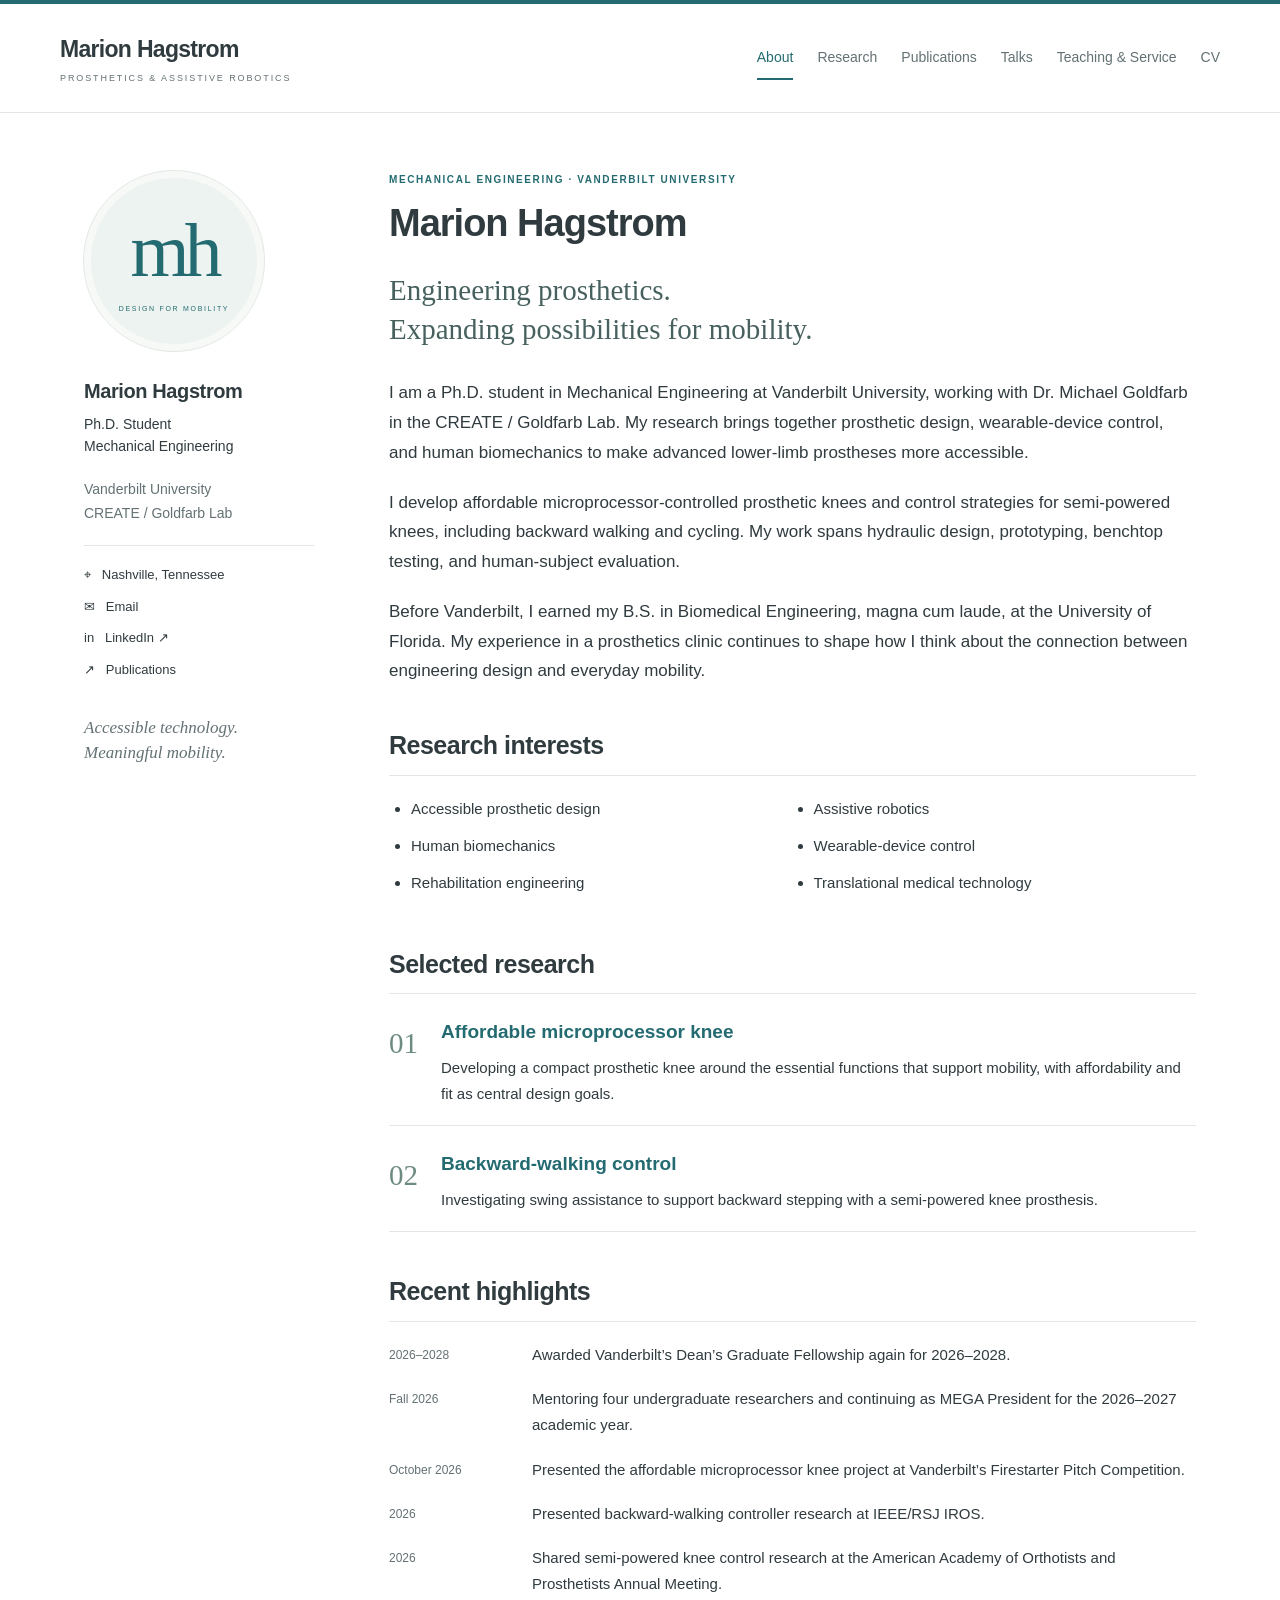
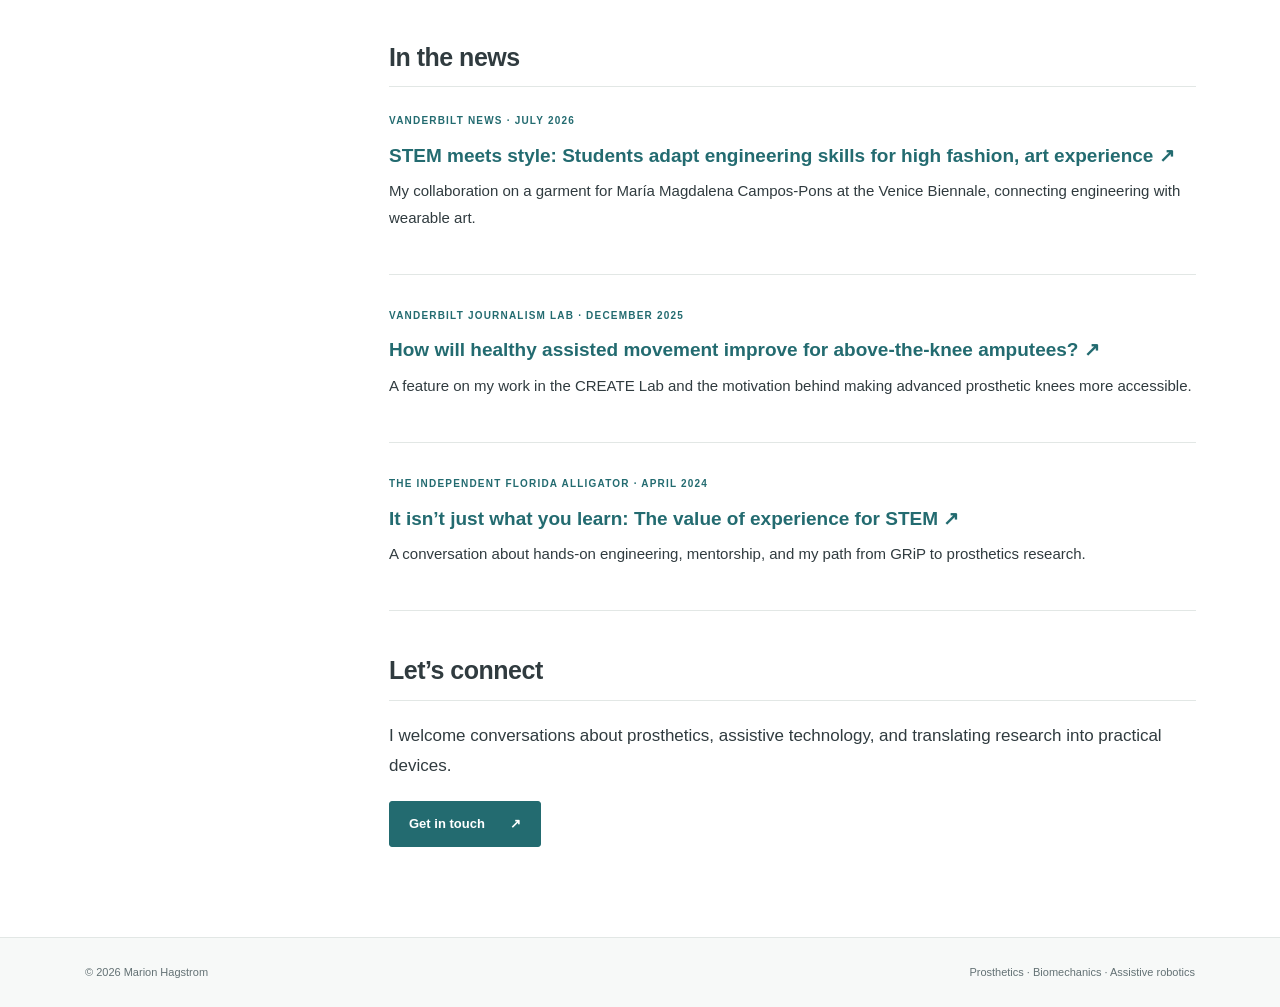
==== index.html @ bab2bed3 "Add Marion Hagstrom research portfolio website" ====
<!doctype html><html lang="en"><head><meta charset="utf-8"><meta name="viewport" content="width=device-width,initial-scale=1"><title>About | Marion Hagstrom</title><meta name="description" content="Marion Hagstrom is a Vanderbilt Mechanical Engineering Ph.D. student developing accessible prosthetics and control systems for human mobility."><link rel="stylesheet" href="style.css"></head><body><a class="skip" href="#main">Skip to content</a><header><div class="header-inner"><a class="brand" href="index.html">Marion Hagstrom<span>PROSTHETICS & ASSISTIVE ROBOTICS</span></a><nav aria-label="Main navigation"><a href="index.html" aria-current="page">About</a><a href="research.html" >Research</a><a href="publications.html" >Publications</a><a href="talks.html" >Talks</a><a href="teaching.html" >Teaching & Service</a><a href="cv.html" >CV</a></nav></div></header><div class="layout"><aside><div class="monogram" aria-label="Marion Hagstrom monogram">mh<span>DESIGN FOR MOBILITY</span></div><h2>Marion Hagstrom</h2><p class="role">Ph.D. Student<br>Mechanical Engineering</p><p class="affiliation">Vanderbilt University<br>CREATE / Goldfarb Lab</p><div class="profile-links"><span>⌖ &nbsp; Nashville, Tennessee</span><a href="mailto:marion.d.hagstrom@vanderbilt.edu">✉ &nbsp; Email</a><a href="https://www.linkedin.com/in/marionhagstrom/" target="_blank" rel="noopener">in &nbsp; LinkedIn ↗</a><a href="publications.html">↗ &nbsp; Publications</a></div><div class="sidebar-note">Accessible technology.<br>Meaningful mobility.</div></aside><main id="main"><div class="eyebrow">MECHANICAL ENGINEERING · VANDERBILT UNIVERSITY</div><h1>Marion Hagstrom</h1><p class="lead">Engineering prosthetics.<br>Expanding possibilities for mobility.</p><p>I am a Ph.D. student in Mechanical Engineering at Vanderbilt University, working with Dr. Michael Goldfarb in the CREATE / Goldfarb Lab. My research brings together prosthetic design, wearable-device control, and human biomechanics to make advanced lower-limb prostheses more accessible.</p><p>I develop affordable microprocessor-controlled prosthetic knees and control strategies for semi-powered knees, including backward walking and cycling. My work spans hydraulic design, prototyping, benchtop testing, and human-subject evaluation.</p><p>Before Vanderbilt, I earned my B.S. in Biomedical Engineering, magna cum laude, at the University of Florida. My experience in a prosthetics clinic continues to shape how I think about the connection between engineering design and everyday mobility.</p><h2>Research interests</h2><ul class="interests"><li>Accessible prosthetic design</li><li>Assistive robotics</li><li>Human biomechanics</li><li>Wearable-device control</li><li>Rehabilitation engineering</li><li>Translational medical technology</li></ul><h2>Selected research</h2><div class="feature"><span class="num">01</span><div><h3><a href="research.html#ampk">Affordable microprocessor knee</a></h3><p>Developing a compact prosthetic knee around the essential functions that support mobility, with affordability and fit as central design goals.</p></div></div><div class="feature"><span class="num">02</span><div><h3><a href="research.html#backward">Backward-walking control</a></h3><p>Investigating swing assistance to support backward stepping with a semi-powered knee prosthesis.</p></div></div><h2>Recent highlights</h2><div class="news"><time>2026–2028</time><p>Awarded Vanderbilt’s Dean’s Graduate Fellowship again for 2026–2028.</p><time>Fall 2026</time><p>Mentoring four undergraduate researchers and continuing as MEGA President for the 2026–2027 academic year.</p><time>October 2026</time><p>Presented the affordable microprocessor knee project at Vanderbilt’s Firestarter Pitch Competition.</p><time>2026</time><p>Presented backward-walking controller research at IEEE/RSJ IROS.</p><time>2026</time><p>Shared semi-powered knee control research at the American Academy of Orthotists and Prosthetists Annual Meeting.</p></div><h2>In the news</h2><article><span class="tag">VANDERBILT NEWS · JULY 2026</span><h3><a href="https://news.vanderbilt.edu/2026/07/08/stem-meets-style-students-adapt-engineering-skills-for-high-fashion-art-experience/" target="_blank" rel="noopener">STEM meets style: Students adapt engineering skills for high fashion, art experience ↗</a></h3><p>My collaboration on a garment for María Magdalena Campos-Pons at the Venice Biennale, connecting engineering with wearable art.</p></article><article><span class="tag">VANDERBILT JOURNALISM LAB · DECEMBER 2025</span><h3><a href="https://vanderbiltjournalismlab.substack.com/p/how-will-healthy-assisted-movement" target="_blank" rel="noopener">How will healthy assisted movement improve for above-the-knee amputees? ↗</a></h3><p>A feature on my work in the CREATE Lab and the motivation behind making advanced prosthetic knees more accessible.</p></article><article><span class="tag">THE INDEPENDENT FLORIDA ALLIGATOR · APRIL 2024</span><h3><a href="https://www.alligator.org/article/2024/04/it-isnt-just-what-you-learn-the-value-of-experience-for-stem" target="_blank" rel="noopener">It isn’t just what you learn: The value of experience for STEM ↗</a></h3><p>A conversation about hands-on engineering, mentorship, and my path from GRiP to prosthetics research.</p></article><h2>Let’s connect</h2><p>I welcome conversations about prosthetics, assistive technology, and translating research into practical devices.</p><a class="button" href="mailto:marion.d.hagstrom@vanderbilt.edu">Get in touch <span>↗</span></a></main></div><footer><div>© 2026 Marion Hagstrom <span>Prosthetics · Biomechanics · Assistive robotics</span></div></footer></body></html>
---- style.css ----
:root{--ink:#303b3f;--muted:#637174;--accent:#236b70;--line:#e2e7e5;--pale:#edf3f0}*{box-sizing:border-box}body{margin:0;background:#fff;color:var(--ink);font-family:Arial,Helvetica,sans-serif;font-size:17px;line-height:1.75}a{color:var(--accent);text-decoration:none}a:hover{text-decoration:underline}a:focus-visible,button:focus-visible{outline:3px solid #bb8d4c;outline-offset:5px}.skip{position:absolute;top:-90px;left:20px;background:white;padding:10px}.skip:focus{top:5px;z-index:9}header{border-top:4px solid var(--accent);border-bottom:1px solid var(--line)}.header-inner{max-width:1240px;margin:auto;padding:25px 40px;display:flex;align-items:center;justify-content:space-between;gap:35px}.brand{font-size:23px;font-weight:700;letter-spacing:-.7px;color:var(--ink);white-space:nowrap}.brand span{display:block;font-size:9px;letter-spacing:1.9px;font-weight:500;color:var(--muted);margin-top:2px}nav{display:flex;gap:24px;flex-wrap:wrap}nav a{color:var(--muted);font-size:14px;white-space:nowrap;padding:9px 0}nav a[aria-current]{color:var(--accent);border-bottom:2px solid var(--accent)}.layout{max-width:1160px;margin:58px auto 90px;display:grid;grid-template-columns:230px minmax(0,1fr);gap:75px;padding:0 24px}aside{font-size:14px}.monogram{width:180px;height:180px;border-radius:50%;background:var(--pale);border:7px solid #f7f9f7;outline:1px solid var(--line);display:flex;flex-direction:column;justify-content:center;align-items:center;font-family:Georgia,serif;font-size:76px;color:var(--accent);line-height:1.1;letter-spacing:-5px}.monogram span{font-family:Arial,sans-serif;font-size:7px;letter-spacing:1.7px;margin-top:13px}aside h2{font-size:20px;border:0;margin:27px 0 8px;padding:0;letter-spacing:-.4px}aside p{margin:0 0 19px}.role{line-height:1.6}.affiliation{color:var(--muted)}.profile-links{border-top:1px solid var(--line);padding-top:18px;display:grid;gap:9px;font-size:13px}.profile-links a{color:var(--ink)}.sidebar-note{font-family:Georgia,serif;font-style:italic;font-size:17px;line-height:1.5;margin-top:33px;color:var(--muted)}.eyebrow{font-size:10px;letter-spacing:1.6px;color:var(--accent);font-weight:700;margin:0 0 12px}h1{font-size:38px;line-height:1.2;letter-spacing:-1px;margin:0 0 25px}h2{font-size:25px;line-height:1.35;margin:43px 0 20px;padding-bottom:12px;border-bottom:1px solid var(--line);letter-spacing:-.5px}h3{font-size:19px;line-height:1.5;margin:0 0 8px}p{margin:0 0 20px}.lead{font-family:Georgia,serif;font-size:29px;line-height:1.35;color:#47615f;margin-bottom:29px}ul{padding-left:22px}li{margin-bottom:8px}.interests{display:grid;grid-template-columns:1fr 1fr;gap:3px 20px;font-size:15px}.feature{display:flex;gap:23px;margin:24px 0;padding-bottom:18px;border-bottom:1px solid var(--line)}.num{color:#6e8b80;font-family:Georgia,serif;font-size:29px}.feature p{font-size:15px;margin:0}.news{display:grid;grid-template-columns:120px 1fr;gap:18px 23px;font-size:15px}.news time{font-size:12px;color:var(--muted);padding-top:3px}.news p{margin:0}.button{display:inline-block;border:1px solid var(--accent);border-radius:3px;background:var(--accent);color:white;font:600 13px Arial,sans-serif;padding:13px 19px;cursor:pointer;line-height:1.4}.button:hover{background:#174e52;text-decoration:none}.button span{margin-left:22px}.secondary{background:white;color:var(--accent)}.secondary:hover{color:white}.actions{display:flex;gap:10px;flex-wrap:wrap}.tag{font-size:10px;letter-spacing:1.2px;color:var(--accent);font-weight:bold;display:block;margin-bottom:12px}.meta{font-size:13px;color:var(--muted)}article{margin:25px 0 32px;padding-bottom:23px;border-bottom:1px solid var(--line)}article p{font-size:15px}section{scroll-margin-top:20px}.textlink{font-size:14px;font-weight:bold}footer{border-top:1px solid var(--line);background:#f7f9f8;font-size:11px;color:var(--muted);padding:25px 35px}footer>div{max-width:1110px;margin:auto}footer span{float:right}@media(max-width:950px){.header-inner{align-items:flex-start;flex-direction:column;gap:12px;padding:20px 25px}nav{gap:21px}.layout{gap:36px;grid-template-columns:190px 1fr}.monogram{width:155px;height:155px}}@media(max-width:650px){body{font-size:16px}.header-inner{padding:18px 20px}nav{gap:9px 20px}nav a{font-size:13px;padding:3px 0}.layout{display:block;margin:29px auto 55px;padding:0 22px}aside{border-bottom:1px solid var(--line);padding-bottom:24px;margin-bottom:32px;min-height:140px}.monogram{float:left;width:95px;height:95px;font-size:44px;margin-right:22px;letter-spacing:-3px}.monogram span{display:none}aside h2{margin:0 0 4px;font-size:19px}aside .role{font-size:12px;margin-bottom:8px}.affiliation{font-size:12px}.profile-links{clear:both;display:flex;flex-wrap:wrap;gap:10px 20px;border:0;padding-top:7px;font-size:12px}.profile-links>span,.sidebar-note{display:none}h1{font-size:32px}.lead{font-size:25px}h2{font-size:23px}.interests{display:block}.news{grid-template-columns:93px 1fr;gap:18px 12px}footer span{display:block;float:none;margin-top:5px}}@media print{header,aside,footer,.print,.skip{display:none}.layout{display:block;margin:0;padding:0}body{font-size:11pt}h1{font-size:26pt}h2{font-size:16pt;margin-top:20px}.lead{font-size:18pt}article{break-inside:avoid}a{color:inherit}}
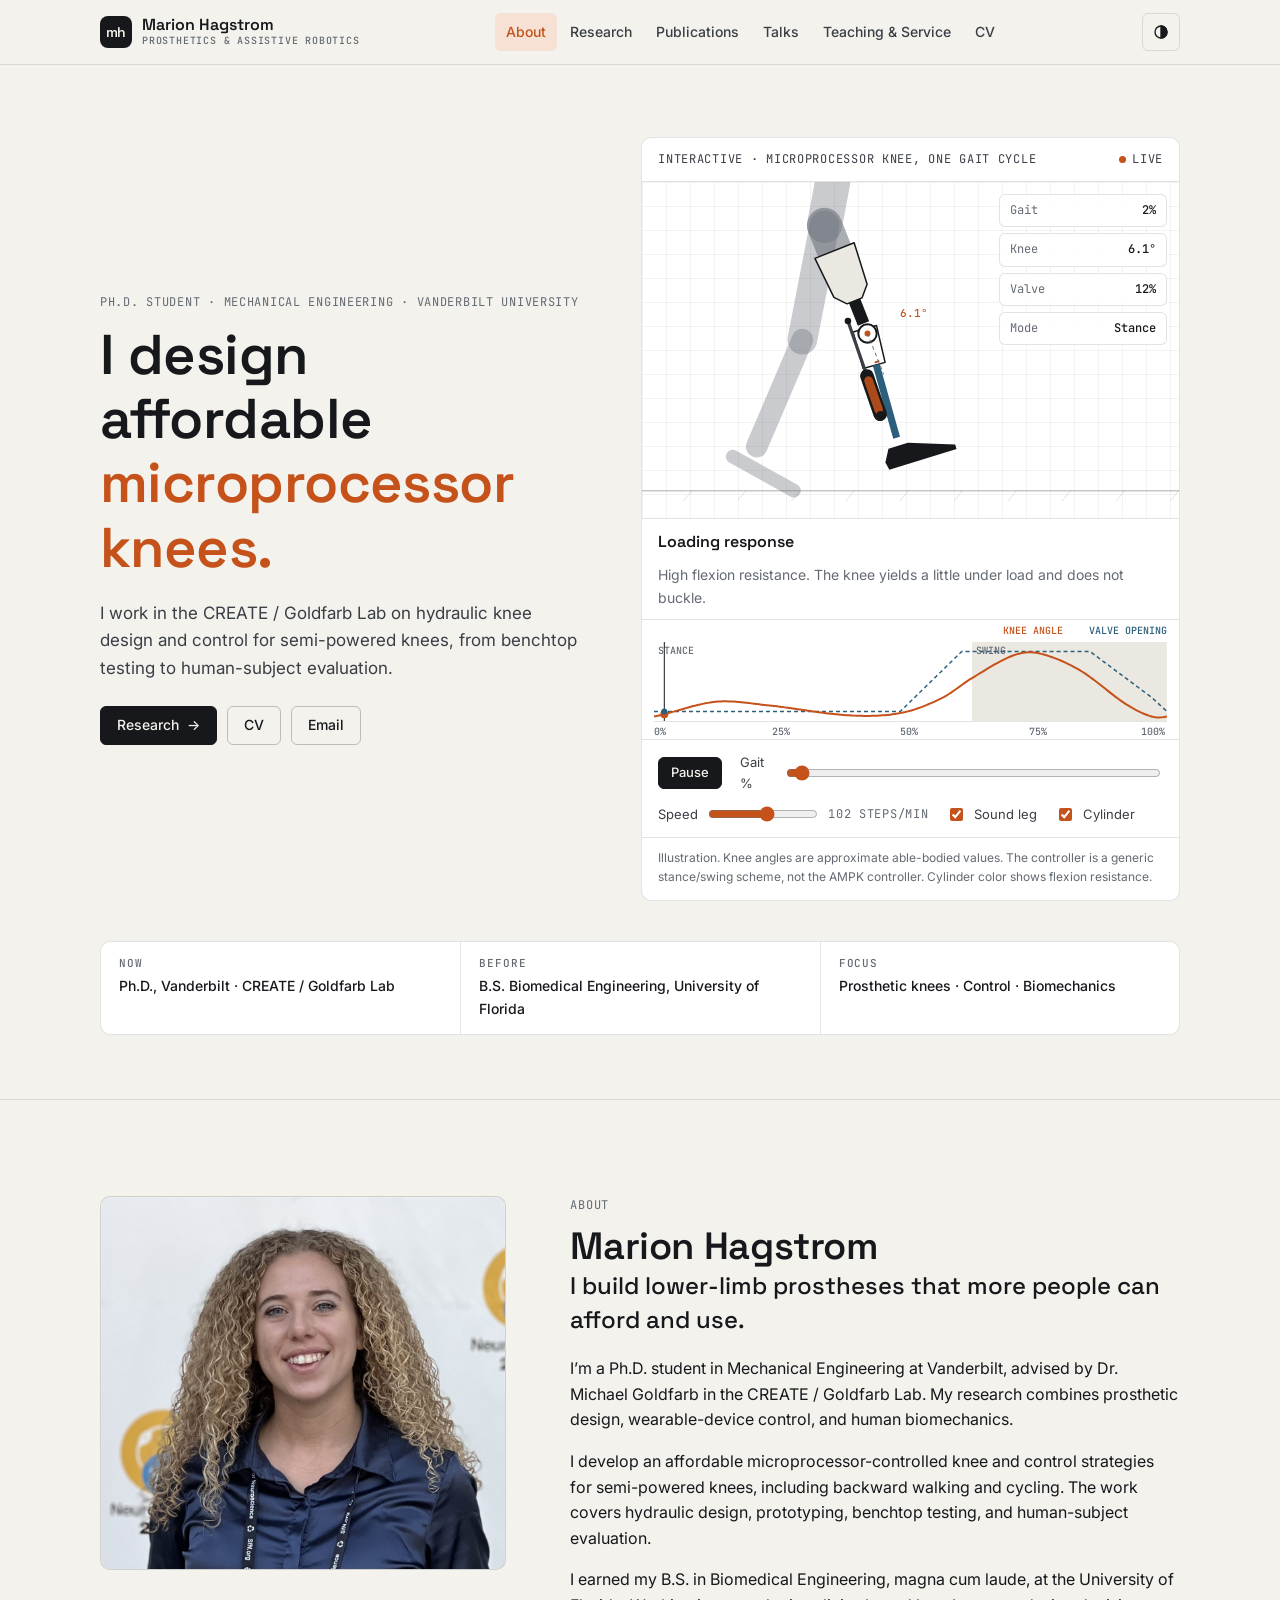
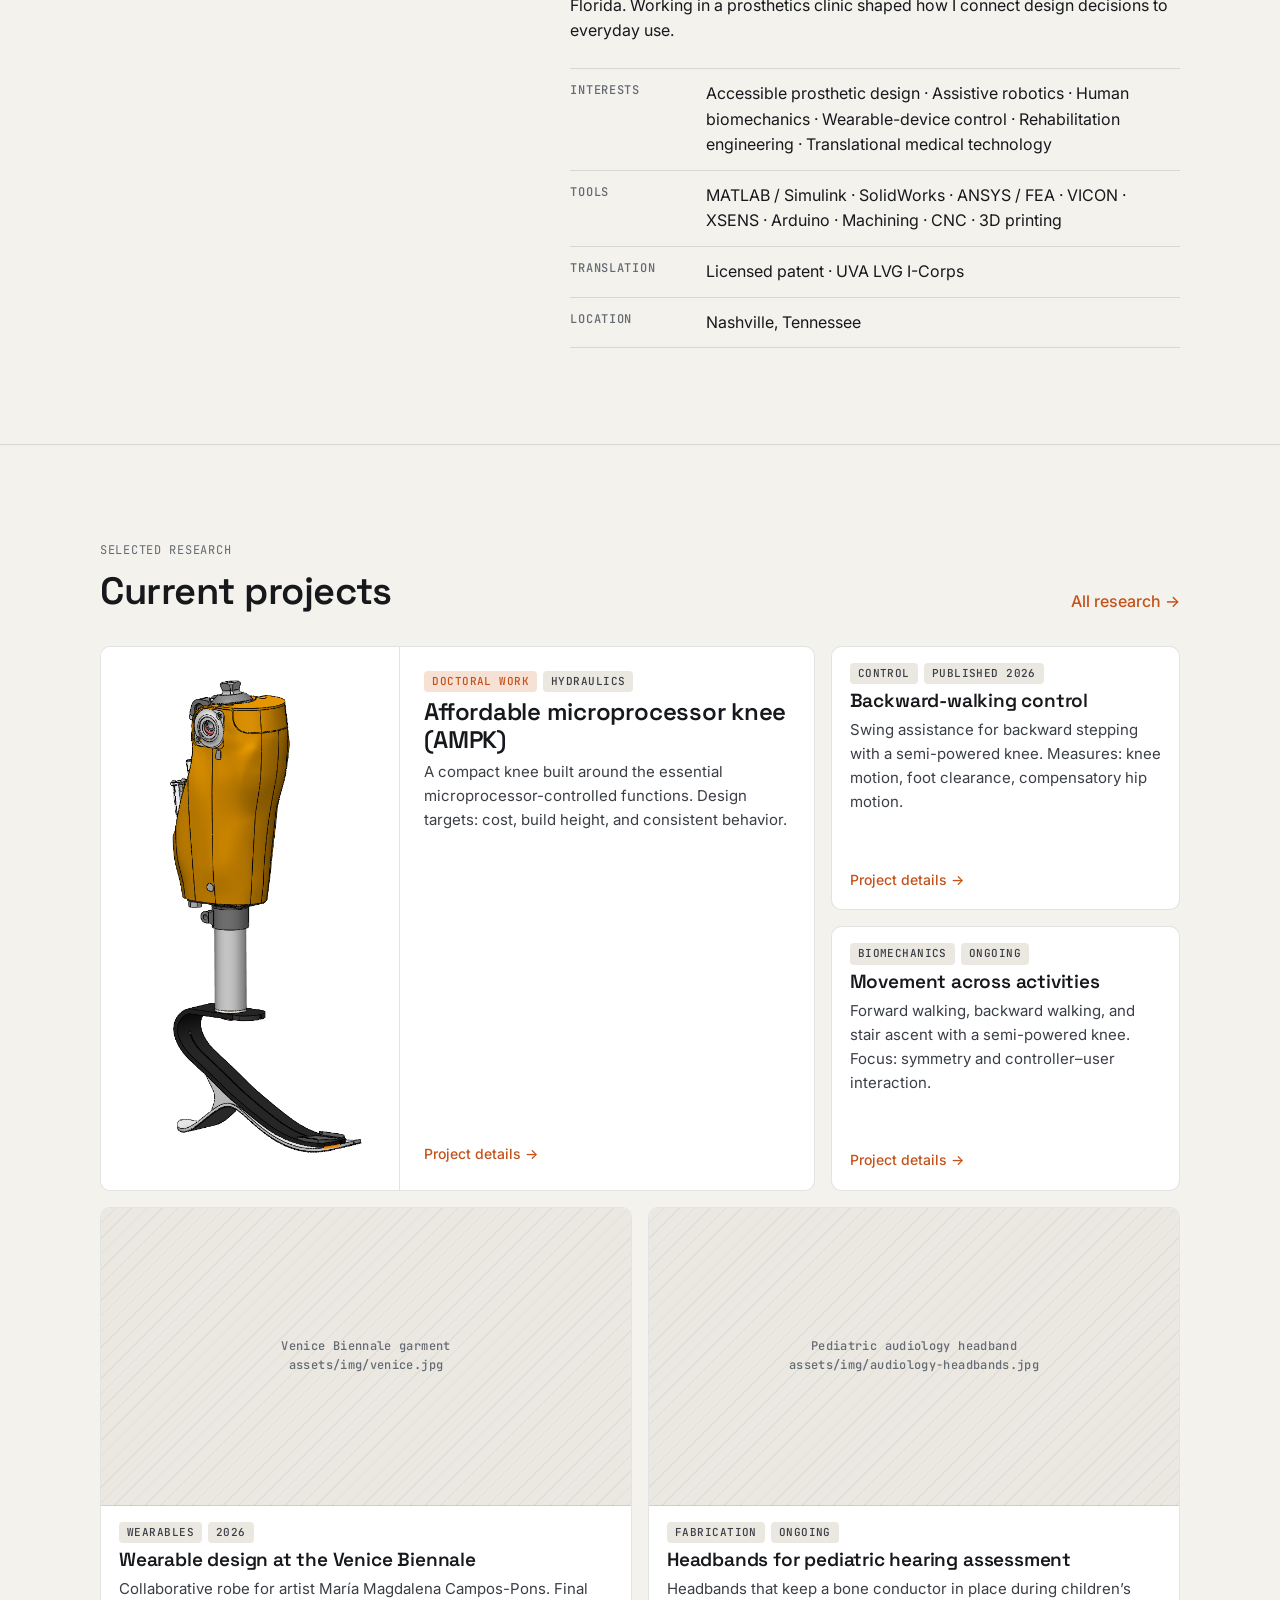
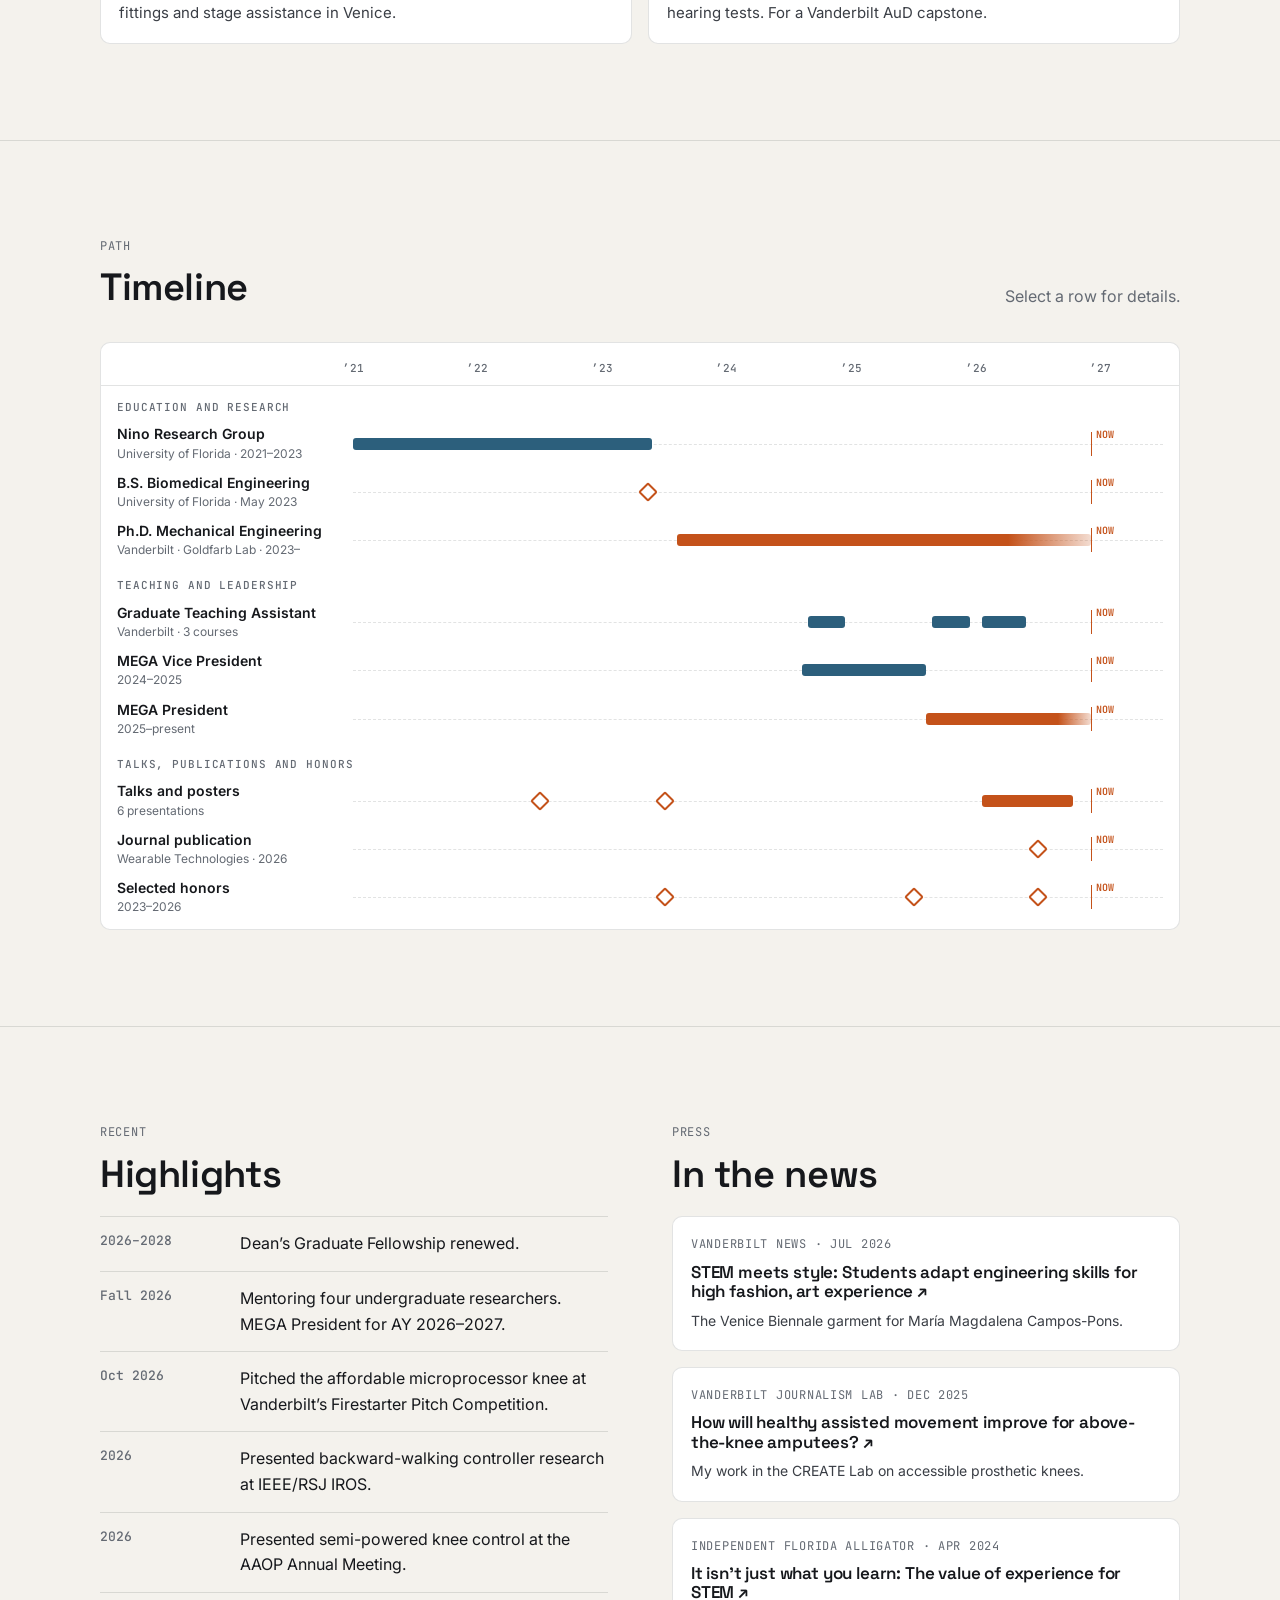
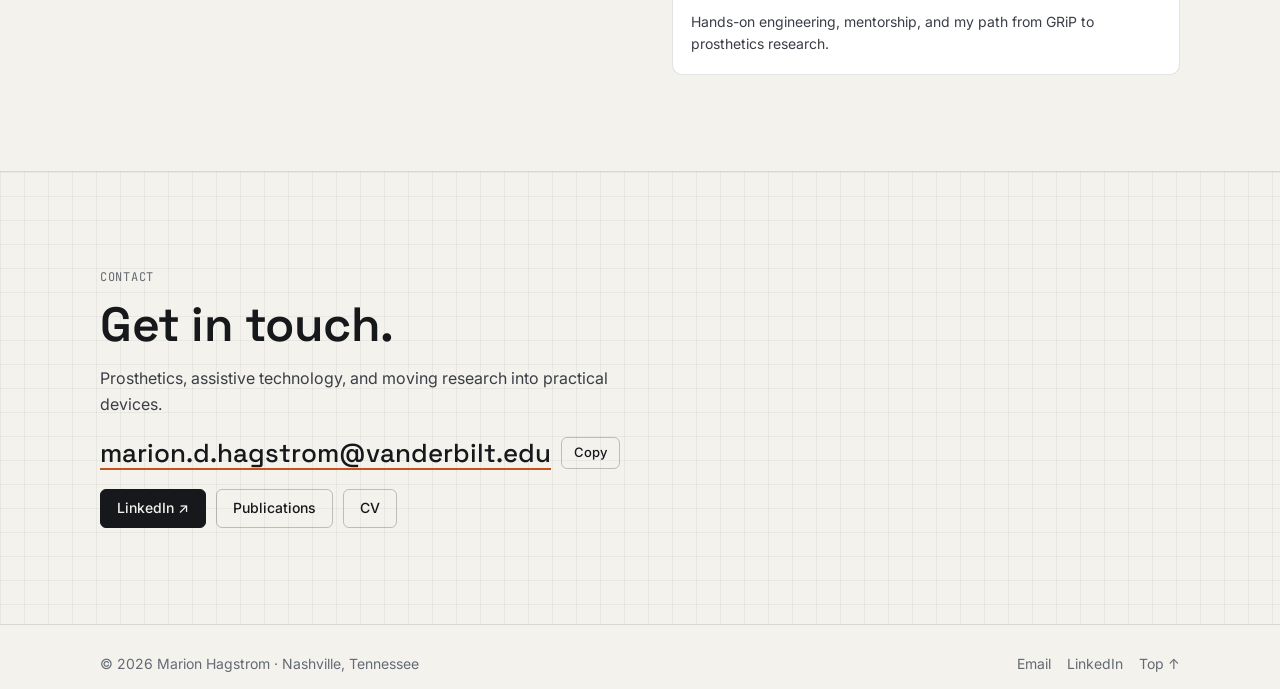
==== commit 20e1aa32: "Redesign site: interactive knee figure, timeline, filters, new theme Rebuilds all six pages with sha" ====
--- a/index.html
+++ b/index.html
@@ -1 +1,339 @@
-<!doctype html><html lang="en"><head><meta charset="utf-8"><meta name="viewport" content="width=device-width,initial-scale=1"><title>About | Marion Hagstrom</title><meta name="description" content="Marion Hagstrom is a Vanderbilt Mechanical Engineering Ph.D. student developing accessible prosthetics and control systems for human mobility."><link rel="stylesheet" href="style.css"></head><body><a class="skip" href="#main">Skip to content</a><header><div class="header-inner"><a class="brand" href="index.html">Marion Hagstrom<span>PROSTHETICS & ASSISTIVE ROBOTICS</span></a><nav aria-label="Main navigation"><a href="index.html" aria-current="page">About</a><a href="research.html" >Research</a><a href="publications.html" >Publications</a><a href="talks.html" >Talks</a><a href="teaching.html" >Teaching & Service</a><a href="cv.html" >CV</a></nav></div></header><div class="layout"><aside><div class="monogram" aria-label="Marion Hagstrom monogram">mh<span>DESIGN FOR MOBILITY</span></div><h2>Marion Hagstrom</h2><p class="role">Ph.D. Student<br>Mechanical Engineering</p><p class="affiliation">Vanderbilt University<br>CREATE / Goldfarb Lab</p><div class="profile-links"><span>⌖ &nbsp; Nashville, Tennessee</span><a href="mailto:marion.d.hagstrom@vanderbilt.edu">✉ &nbsp; Email</a><a href="https://www.linkedin.com/in/marionhagstrom/" target="_blank" rel="noopener">in &nbsp; LinkedIn ↗</a><a href="publications.html">↗ &nbsp; Publications</a></div><div class="sidebar-note">Accessible technology.<br>Meaningful mobility.</div></aside><main id="main"><div class="eyebrow">MECHANICAL ENGINEERING · VANDERBILT UNIVERSITY</div><h1>Marion Hagstrom</h1><p class="lead">Engineering prosthetics.<br>Expanding possibilities for mobility.</p><p>I am a Ph.D. student in Mechanical Engineering at Vanderbilt University, working with Dr. Michael Goldfarb in the CREATE / Goldfarb Lab. My research brings together prosthetic design, wearable-device control, and human biomechanics to make advanced lower-limb prostheses more accessible.</p><p>I develop affordable microprocessor-controlled prosthetic knees and control strategies for semi-powered knees, including backward walking and cycling. My work spans hydraulic design, prototyping, benchtop testing, and human-subject evaluation.</p><p>Before Vanderbilt, I earned my B.S. in Biomedical Engineering, magna cum laude, at the University of Florida. My experience in a prosthetics clinic continues to shape how I think about the connection between engineering design and everyday mobility.</p><h2>Research interests</h2><ul class="interests"><li>Accessible prosthetic design</li><li>Assistive robotics</li><li>Human biomechanics</li><li>Wearable-device control</li><li>Rehabilitation engineering</li><li>Translational medical technology</li></ul><h2>Selected research</h2><div class="feature"><span class="num">01</span><div><h3><a href="research.html#ampk">Affordable microprocessor knee</a></h3><p>Developing a compact prosthetic knee around the essential functions that support mobility, with affordability and fit as central design goals.</p></div></div><div class="feature"><span class="num">02</span><div><h3><a href="research.html#backward">Backward-walking control</a></h3><p>Investigating swing assistance to support backward stepping with a semi-powered knee prosthesis.</p></div></div><h2>Recent highlights</h2><div class="news"><time>2026–2028</time><p>Awarded Vanderbilt’s Dean’s Graduate Fellowship again for 2026–2028.</p><time>Fall 2026</time><p>Mentoring four undergraduate researchers and continuing as MEGA President for the 2026–2027 academic year.</p><time>October 2026</time><p>Presented the affordable microprocessor knee project at Vanderbilt’s Firestarter Pitch Competition.</p><time>2026</time><p>Presented backward-walking controller research at IEEE/RSJ IROS.</p><time>2026</time><p>Shared semi-powered knee control research at the American Academy of Orthotists and Prosthetists Annual Meeting.</p></div><h2>In the news</h2><article><span class="tag">VANDERBILT NEWS · JULY 2026</span><h3><a href="https://news.vanderbilt.edu/2026/07/08/stem-meets-style-students-adapt-engineering-skills-for-high-fashion-art-experience/" target="_blank" rel="noopener">STEM meets style: Students adapt engineering skills for high fashion, art experience ↗</a></h3><p>My collaboration on a garment for María Magdalena Campos-Pons at the Venice Biennale, connecting engineering with wearable art.</p></article><article><span class="tag">VANDERBILT JOURNALISM LAB · DECEMBER 2025</span><h3><a href="https://vanderbiltjournalismlab.substack.com/p/how-will-healthy-assisted-movement" target="_blank" rel="noopener">How will healthy assisted movement improve for above-the-knee amputees? ↗</a></h3><p>A feature on my work in the CREATE Lab and the motivation behind making advanced prosthetic knees more accessible.</p></article><article><span class="tag">THE INDEPENDENT FLORIDA ALLIGATOR · APRIL 2024</span><h3><a href="https://www.alligator.org/article/2024/04/it-isnt-just-what-you-learn-the-value-of-experience-for-stem" target="_blank" rel="noopener">It isn’t just what you learn: The value of experience for STEM ↗</a></h3><p>A conversation about hands-on engineering, mentorship, and my path from GRiP to prosthetics research.</p></article><h2>Let’s connect</h2><p>I welcome conversations about prosthetics, assistive technology, and translating research into practical devices.</p><a class="button" href="mailto:marion.d.hagstrom@vanderbilt.edu">Get in touch <span>↗</span></a></main></div><footer><div>© 2026 Marion Hagstrom <span>Prosthetics · Biomechanics · Assistive robotics</span></div></footer></body></html>+<!doctype html>
+<html lang="en">
+<head>
+  <meta charset="utf-8">
+  <meta name="viewport" content="width=device-width, initial-scale=1">
+  <title>Marion Hagstrom | Prosthetic Knees</title>
+  <meta name="description" content="Marion Hagstrom is a Vanderbilt Mechanical Engineering Ph.D. student designing affordable microprocessor-controlled prosthetic knees and control for semi-powered knees.">
+  <meta property="og:title" content="Marion Hagstrom | Prosthetic Knees">
+  <meta property="og:description" content="Ph.D. student, Mechanical Engineering, Vanderbilt. Affordable microprocessor knees and semi-powered knee control.">
+  <meta property="og:type" content="website">
+  <script>document.documentElement.classList.add("js");try{var t=localStorage.getItem("theme");if(t==="light"||t==="dark")document.documentElement.dataset.theme=t}catch(e){}</script>
+  <link rel="icon" href="assets/favicon.svg" type="image/svg+xml">
+  <link rel="preconnect" href="https://fonts.googleapis.com">
+  <link rel="preconnect" href="https://fonts.gstatic.com" crossorigin>
+  <link href="https://fonts.googleapis.com/css2?family=Inter:wght@400;500;600&family=JetBrains+Mono:wght@400;500&family=Space+Grotesk:wght@500;600;700&display=swap" rel="stylesheet">
+  <link rel="stylesheet" href="css/site.css">
+</head>
+<body>
+  <a class="skip" href="#main">Skip to content</a>
+  <header class="header">
+    <nav class="nav wrap" aria-label="Main">
+      <a class="brand" href="index.html"><span class="brand-mark" aria-hidden="true">mh</span><span class="brand-name">Marion Hagstrom<small>Prosthetics &amp; assistive robotics</small></span></a>
+      <div class="nav-links" id="nav-links">
+        <a href="index.html" aria-current="page">About</a>
+        <a href="research.html">Research</a>
+        <a href="publications.html">Publications</a>
+        <a href="talks.html">Talks</a>
+        <a href="teaching.html">Teaching &amp; Service</a>
+        <a href="cv.html">CV</a>
+      </div>
+      <div class="nav-tools">
+        <button class="icon-btn" type="button" data-theme-toggle aria-label="Switch light or dark theme"><svg viewBox="0 0 24 24" fill="none" stroke="currentColor" stroke-width="1.8"><circle cx="12" cy="12" r="8"/><path d="M12 4a8 8 0 0 1 0 16z" fill="currentColor"/></svg></button>
+        <button class="icon-btn nav-toggle" type="button" aria-label="Menu" aria-expanded="false" aria-controls="nav-links"><svg viewBox="0 0 24 24" fill="none" stroke="currentColor" stroke-width="1.8" stroke-linecap="round"><path d="M4 7h16M4 12h16M4 17h16"/></svg></button>
+      </div>
+    </nav>
+  </header>
+
+  <main id="main">
+    <section class="hero" aria-label="Introduction">
+      <div class="wrap">
+        <div class="hero-grid">
+          <div>
+            <span class="label">Ph.D. student · Mechanical Engineering · Vanderbilt University</span>
+            <h1>I design affordable <em>microprocessor knees.</em></h1>
+            <p class="hero-sub">I work in the CREATE / Goldfarb Lab on hydraulic knee design and control for semi-powered knees, from benchtop testing to human-subject evaluation.</p>
+            <div class="hero-cta">
+              <a class="btn" href="research.html">Research <span aria-hidden="true">→</span></a>
+              <a class="btn btn-ghost" href="cv.html">CV</a>
+              <a class="btn btn-ghost" href="mailto:marion.d.hagstrom@vanderbilt.edu">Email</a>
+            </div>
+          </div>
+
+          <figure class="knee" data-knee aria-labelledby="knee-title">
+            <div class="knee-head">
+              <span class="mono" id="knee-title">Interactive · Microprocessor knee, one gait cycle</span>
+              <span class="mono knee-live" aria-hidden="true">Live</span>
+            </div>
+            <div class="knee-stage grid-bg">
+              <canvas role="img" aria-label="Side view of a transfemoral prosthesis walking: socket, knee with hydraulic cylinder, pylon and foot, with the sound-side leg behind it."></canvas>
+              <div class="knee-read" aria-live="off">
+                <div><span>Gait</span><b data-k-pct>0%</b></div>
+                <div><span>Knee</span><b data-k-knee>0.0°</b></div>
+                <div><span>Valve</span><b data-k-valve>0%</b></div>
+                <div><span>Mode</span><b data-k-mode>Stance</b></div>
+              </div>
+            </div>
+            <div class="knee-state"><b data-k-phase>Loading response</b><span data-k-text></span></div>
+            <div class="knee-trace" title="Drag to scrub through the gait cycle"><canvas aria-hidden="true"></canvas></div>
+            <div class="knee-controls">
+              <button class="btn btn-sm" type="button" data-k-play aria-pressed="false">Pause</button>
+              <label class="grow">Gait % <input type="range" min="0" max="99.9" step="0.1" value="0" data-k-scrub aria-label="Gait cycle position"></label>
+              <label>Speed <input type="range" min="0.5" max="1.15" step="0.01" value="0.85" data-k-speed aria-label="Walking cadence"><span class="mono" data-k-speed-out></span></label>
+              <label><input type="checkbox" checked data-k-sound> Sound leg</label>
+              <label><input type="checkbox" checked data-k-cyl> Cylinder</label>
+            </div>
+            <figcaption class="knee-note">Illustration. Knee angles are approximate able-bodied values. The controller is a generic stance/swing scheme, not the AMPK controller. Cylinder color shows flexion resistance.</figcaption>
+          </figure>
+        </div>
+
+        <dl class="hero-meta">
+          <div><dt>Now</dt><dd>Ph.D., Vanderbilt · CREATE / Goldfarb Lab</dd></div>
+          <div><dt>Before</dt><dd>B.S. Biomedical Engineering, University of Florida</dd></div>
+          <div><dt>Focus</dt><dd>Prosthetic knees · Control · Biomechanics</dd></div>
+        </dl>
+      </div>
+    </section>
+
+    <section class="section" id="about" aria-labelledby="about-title">
+      <div class="wrap about-grid">
+        <figure class="media" style="--ratio: 1200 / 1103" data-label="Portrait" data-file="assets/img/portrait.jpg" data-reveal>
+          <img src="assets/img/portrait.jpg" alt="Portrait of Marion Hagstrom" loading="lazy" width="1200" height="1103">
+        </figure>
+        <div>
+          <span class="label">About</span>
+          <h2 class="h2" id="about-title" data-reveal>Marion Hagstrom</h2>
+          <p class="lead" data-reveal>I build lower-limb prostheses that more people can afford and use.</p>
+          <div data-reveal>
+            <p>I’m a Ph.D. student in Mechanical Engineering at Vanderbilt, advised by Dr. Michael Goldfarb in the CREATE / Goldfarb Lab. My research combines prosthetic design, wearable-device control, and human biomechanics.</p>
+            <p>I develop an affordable microprocessor-controlled knee and control strategies for semi-powered knees, including backward walking and cycling. The work covers hydraulic design, prototyping, benchtop testing, and human-subject evaluation.</p>
+            <p>I earned my B.S. in Biomedical Engineering, magna cum laude, at the University of Florida. Working in a prosthetics clinic shaped how I connect design decisions to everyday use.</p>
+          </div>
+          <dl class="facts" data-reveal>
+            <div><dt>Interests</dt><dd>Accessible prosthetic design · Assistive robotics · Human biomechanics · Wearable-device control · Rehabilitation engineering · Translational medical technology</dd></div>
+            <div><dt>Tools</dt><dd>MATLAB / Simulink · SolidWorks · ANSYS / FEA · VICON · XSENS · Arduino · Machining · CNC · 3D printing</dd></div>
+            <div><dt>Translation</dt><dd>Licensed patent · UVA LVG I-Corps</dd></div>
+            <div><dt>Location</dt><dd>Nashville, Tennessee</dd></div>
+          </dl>
+        </div>
+      </div>
+    </section>
+
+    <section class="section" aria-labelledby="work-title">
+      <div class="wrap">
+        <div class="section-head">
+          <div>
+            <span class="label">Selected research</span>
+            <h2 class="h2" id="work-title">Current projects</h2>
+          </div>
+          <a class="text-link" href="research.html">All research →</a>
+        </div>
+        <div class="cards">
+          <a class="card card-lg card-split" href="research.html#ampk" data-reveal>
+            <figure class="media is-contain" data-label="AMPK prototype" data-file="assets/img/ampk.png"><img src="assets/img/ampk.png" alt="CAD render of the affordable microprocessor knee with pylon and prosthetic foot" loading="lazy" width="480" height="940"></figure>
+            <div class="card-body">
+              <div class="tags"><span class="tag is-accent">Doctoral work</span><span class="tag">Hydraulics</span></div>
+              <h3>Affordable microprocessor knee (AMPK)</h3>
+              <p>A compact knee built around the essential microprocessor-controlled functions. Design targets: cost, build height, and consistent behavior.</p>
+              <span class="card-more">Project details →</span>
+            </div>
+          </a>
+          <a class="card" href="research.html#backward" data-reveal>
+            <div class="card-body">
+              <div class="tags"><span class="tag">Control</span><span class="tag">Published 2026</span></div>
+              <h3>Backward-walking control</h3>
+              <p>Swing assistance for backward stepping with a semi-powered knee. Measures: knee motion, foot clearance, compensatory hip motion.</p>
+              <span class="card-more">Project details →</span>
+            </div>
+          </a>
+          <a class="card" href="research.html#activities" data-reveal>
+            <div class="card-body">
+              <div class="tags"><span class="tag">Biomechanics</span><span class="tag">Ongoing</span></div>
+              <h3>Movement across activities</h3>
+              <p>Forward walking, backward walking, and stair ascent with a semi-powered knee. Focus: symmetry and controller–user interaction.</p>
+              <span class="card-more">Project details →</span>
+            </div>
+          </a>
+          <a class="card card-wide" href="research.html#venice" data-reveal>
+            <figure class="media" style="--ratio: 16 / 9" data-label="Venice Biennale garment" data-file="assets/img/venice.jpg"><img src="assets/img/venice.jpg" alt="Garment created for María Magdalena Campos-Pons at the 2026 Venice Biennale" loading="lazy"></figure>
+            <div class="card-body">
+              <div class="tags"><span class="tag">Wearables</span><span class="tag">2026</span></div>
+              <h3>Wearable design at the Venice Biennale</h3>
+              <p>Collaborative robe for artist María Magdalena Campos-Pons. Final fittings and stage assistance in Venice.</p>
+            </div>
+          </a>
+          <a class="card card-wide" href="research.html#audiology" data-reveal>
+            <figure class="media" style="--ratio: 16 / 9" data-label="Pediatric audiology headband" data-file="assets/img/audiology-headbands.jpg"><img src="assets/img/audiology-headbands.jpg" alt="Headband that holds a bone conductor in place during pediatric hearing assessment" loading="lazy"></figure>
+            <div class="card-body">
+              <div class="tags"><span class="tag">Fabrication</span><span class="tag">Ongoing</span></div>
+              <h3>Headbands for pediatric hearing assessment</h3>
+              <p>Headbands that keep a bone conductor in place during children’s hearing tests. For a Vanderbilt AuD capstone.</p>
+            </div>
+          </a>
+        </div>
+      </div>
+    </section>
+
+    <section class="section" aria-labelledby="path-title">
+      <div class="wrap">
+        <div class="section-head">
+          <div>
+            <span class="label">Path</span>
+            <h2 class="h2" id="path-title">Timeline</h2>
+          </div>
+          <p>Select a row for details.</p>
+        </div>
+
+        <div class="timeline" data-timeline data-reveal>
+          <div class="tl-axis" aria-hidden="true"><span></span><div class="tl-years"></div></div>
+
+          <p class="tl-group">Education and research</p>
+          <ul class="tl-rows">
+            <li>
+              <button class="tl-row" type="button" aria-expanded="false" aria-controls="tl-nino">
+                <span class="tl-label"><b>Nino Research Group</b><small>University of Florida · 2021–2023</small></span>
+                <span class="tl-track"><span class="tl-bar" style="--from: 2021; --to: 2023.4"></span></span>
+              </button>
+              <p class="tl-detail" id="tl-nino" hidden>Research assistant. Modeled brain connectivity with MATLAB and graph theory to study potential biomarkers for Alzheimer’s disease.</p>
+            </li>
+            <li>
+              <button class="tl-row is-key" type="button" aria-expanded="false" aria-controls="tl-bs">
+                <span class="tl-label"><b>B.S. Biomedical Engineering</b><small>University of Florida · May 2023</small></span>
+                <span class="tl-track"><span class="tl-dot" style="--at: 2023.37"></span></span>
+              </button>
+              <p class="tl-detail" id="tl-bs" hidden>Magna cum laude. Undergraduate Excellence Award (BME of the Year). Former President of Generational Relief in Prosthetics (GRiP).</p>
+            </li>
+            <li>
+              <button class="tl-row is-ongoing" type="button" aria-expanded="false" aria-controls="tl-phd">
+                <span class="tl-label"><b>Ph.D. Mechanical Engineering</b><small>Vanderbilt · Goldfarb Lab · 2023–</small></span>
+                <span class="tl-track"><span class="tl-bar" style="--from: 2023.6; --to: 2026.8"></span></span>
+              </button>
+              <p class="tl-detail" id="tl-phd" hidden>Research assistant in the Goldfarb Prosthetics Engineering Lab. Hydraulic design for an affordable knee, control for semi-powered knees (backward walking, cycling), and human-subject evaluation with motion capture and wearable sensors.</p>
+            </li>
+          </ul>
+
+          <p class="tl-group">Teaching and leadership</p>
+          <ul class="tl-rows">
+            <li>
+              <button class="tl-row" type="button" aria-expanded="false" aria-controls="tl-ta">
+                <span class="tl-label"><b>Graduate Teaching Assistant</b><small>Vanderbilt · 3 courses</small></span>
+                <span class="tl-track">
+                  <span class="tl-bar" style="--from: 2024.65; --to: 2024.95"></span>
+                  <span class="tl-bar" style="--from: 2025.65; --to: 2025.95"></span>
+                  <span class="tl-bar" style="--from: 2026.05; --to: 2026.4"></span>
+                </span>
+              </button>
+              <p class="tl-detail" id="tl-ta" hidden>Senior Design Seminar (Fall 2024), System Dynamics Lab (Fall 2025, including a revision of the haptic paddle lab hardware), Mechatronics (Spring 2026).</p>
+            </li>
+            <li>
+              <button class="tl-row" type="button" aria-expanded="false" aria-controls="tl-mega-vp">
+                <span class="tl-label"><b>MEGA Vice President</b><small>2024–2025</small></span>
+                <span class="tl-track"><span class="tl-bar" style="--from: 2024.6; --to: 2025.6"></span></span>
+              </button>
+              <p class="tl-detail" id="tl-mega-vp" hidden>Vice President of the Mechanical Engineering Graduate Association.</p>
+            </li>
+            <li>
+              <button class="tl-row is-ongoing" type="button" aria-expanded="false" aria-controls="tl-mega-p">
+                <span class="tl-label"><b>MEGA President</b><small>2025–present</small></span>
+                <span class="tl-track"><span class="tl-bar" style="--from: 2025.6; --to: 2026.8"></span></span>
+              </button>
+              <p class="tl-detail" id="tl-mega-p" hidden>Leading an eight-person executive team and representing more than 50 graduate and postdoctoral students. Continuing for AY 2026–2027.</p>
+            </li>
+          </ul>
+
+          <p class="tl-group">Talks, publications and honors</p>
+          <ul class="tl-rows">
+            <li>
+              <button class="tl-row is-key" type="button" aria-expanded="false" aria-controls="tl-talks">
+                <span class="tl-label"><b>Talks and posters</b><small>6 presentations</small></span>
+                <span class="tl-track">
+                  <span class="tl-dot" style="--at: 2022.5"></span>
+                  <span class="tl-dot" style="--at: 2023.5"></span>
+                  <span class="tl-bar" style="--from: 2026.05; --to: 2026.78"></span>
+                </span>
+              </button>
+              <p class="tl-detail" id="tl-talks" hidden>2022: two neuroscience posters. 2023: Bioengineering for Global Health poster. 2026: IROS poster, AAOP oral presentation, Firestarter Pitch Competition. <a class="text-link" href="talks.html">All talks →</a></p>
+            </li>
+            <li>
+              <button class="tl-row is-key" type="button" aria-expanded="false" aria-controls="tl-pub">
+                <span class="tl-label"><b>Journal publication</b><small>Wearable Technologies · 2026</small></span>
+                <span class="tl-track"><span class="tl-dot" style="--at: 2026.5"></span></span>
+              </button>
+              <p class="tl-detail" id="tl-pub" hidden>Prospective value of a backward-walking controller for a swing-assist knee prosthesis. Hagstrom, Marsh, Goldfarb. <a class="text-link" href="publications.html">Publication and data →</a></p>
+            </li>
+            <li>
+              <button class="tl-row" type="button" aria-expanded="false" aria-controls="tl-honors">
+                <span class="tl-label"><b>Selected honors</b><small>2023–2026</small></span>
+                <span class="tl-track">
+                  <span class="tl-dot" style="--at: 2023.5"></span>
+                  <span class="tl-dot" style="--at: 2025.5"></span>
+                  <span class="tl-dot" style="--at: 2026.5"></span>
+                </span>
+              </button>
+              <p class="tl-detail" id="tl-honors" hidden>2023: Yale CBIT Global Prize, Russell G. Hamilton Scholar, Dean’s Graduate Fellowship. 2025: NSF GRFP Honorable Mention, Best [Next] Thing Award. 2026: Dean’s Graduate Fellowship renewed for 2026–2028, School of Fish scholarship.</p>
+            </li>
+          </ul>
+        </div>
+      </div>
+    </section>
+
+    <section class="section" aria-labelledby="news-title">
+      <div class="wrap two-col">
+        <div>
+          <span class="label">Recent</span>
+          <h2 class="h2" id="news-title" style="margin-bottom: 20px">Highlights</h2>
+          <dl class="log">
+            <dt>2026–2028</dt><dd>Dean’s Graduate Fellowship renewed.</dd>
+            <dt>Fall 2026</dt><dd>Mentoring four undergraduate researchers. MEGA President for AY 2026–2027.</dd>
+            <dt>Oct 2026</dt><dd>Pitched the affordable microprocessor knee at Vanderbilt’s Firestarter Pitch Competition.</dd>
+            <dt>2026</dt><dd>Presented backward-walking controller research at IEEE/RSJ IROS.</dd>
+            <dt>2026</dt><dd>Presented semi-powered knee control at the AAOP Annual Meeting.</dd>
+          </dl>
+        </div>
+        <div>
+          <span class="label">Press</span>
+          <h2 class="h2" style="margin-bottom: 20px">In the news</h2>
+          <div class="news" style="grid-template-columns: 1fr">
+            <a href="https://news.vanderbilt.edu/2026/07/08/stem-meets-style-students-adapt-engineering-skills-for-high-fashion-art-experience/" target="_blank" rel="noopener">
+              <span class="mono">Vanderbilt News · Jul 2026</span>
+              <h3>STEM meets style: Students adapt engineering skills for high fashion, art experience ↗</h3>
+              <p>The Venice Biennale garment for María Magdalena Campos-Pons.</p>
+            </a>
+            <a href="https://vanderbiltjournalismlab.substack.com/p/how-will-healthy-assisted-movement" target="_blank" rel="noopener">
+              <span class="mono">Vanderbilt Journalism Lab · Dec 2025</span>
+              <h3>How will healthy assisted movement improve for above-the-knee amputees? ↗</h3>
+              <p>My work in the CREATE Lab on accessible prosthetic knees.</p>
+            </a>
+            <a href="https://www.alligator.org/article/2024/04/it-isnt-just-what-you-learn-the-value-of-experience-for-stem" target="_blank" rel="noopener">
+              <span class="mono">Independent Florida Alligator · Apr 2024</span>
+              <h3>It isn’t just what you learn: The value of experience for STEM ↗</h3>
+              <p>Hands-on engineering, mentorship, and my path from GRiP to prosthetics research.</p>
+            </a>
+          </div>
+        </div>
+      </div>
+    </section>
+
+    <section class="section contact grid-bg" id="contact" aria-labelledby="contact-title">
+      <div class="wrap">
+        <span class="label">Contact</span>
+        <h2 id="contact-title">Get in touch.</h2>
+        <p>Prosthetics, assistive technology, and moving research into practical devices.</p>
+        <div class="mail">
+          <a href="mailto:marion.d.hagstrom@vanderbilt.edu">marion.d.hagstrom@vanderbilt.edu</a>
+          <button class="btn btn-ghost btn-sm" type="button" data-copy="marion.d.hagstrom@vanderbilt.edu">Copy</button>
+        </div>
+        <div class="links-row">
+          <a class="btn" href="https://www.linkedin.com/in/marionhagstrom/" target="_blank" rel="noopener">LinkedIn ↗</a>
+          <a class="btn btn-ghost" href="publications.html">Publications</a>
+          <a class="btn btn-ghost" href="cv.html">CV</a>
+        </div>
+      </div>
+    </section>
+  </main>
+
+  <footer class="footer">
+    <div class="wrap footer-row">
+      <span>© <span data-year>2026</span> Marion Hagstrom · Nashville, Tennessee</span>
+      <nav aria-label="Footer">
+        <a href="mailto:marion.d.hagstrom@vanderbilt.edu">Email</a>
+        <a href="https://www.linkedin.com/in/marionhagstrom/" target="_blank" rel="noopener">LinkedIn</a>
+        <a href="#main">Top ↑</a>
+      </nav>
+    </div>
+  </footer>
+
+  <script src="js/site.js" defer></script>
+  <script src="js/knee.js" defer></script>
+</body>
+</html>
--- a/css/site.css
+++ b/css/site.css
@@ -0,0 +1,476 @@
+/* Marion Hagstrom — site styles
+   Paper and charcoal, one hydraulic-orange accent, steel blue for data.
+   Space Grotesk for headings, Inter for text, JetBrains Mono for labels. */
+
+:root {
+  --bg: #f4f2ed;
+  --bg-2: #ebe8e1;
+  --surface: #ffffff;
+  --ink: #16181c;
+  --ink-2: #3a3e45;
+  --muted: #646a73;
+  --line: rgb(22 24 28 / 0.12);
+  --line-strong: rgb(22 24 28 / 0.24);
+  --accent: #c4521a;
+  --accent-soft: #f6e1d4;
+  --steel: #2c5f7c;
+  --steel-soft: #dce8ef;
+  --grid: rgb(22 24 28 / 0.05);
+
+  --font-head: "Space Grotesk", ui-sans-serif, system-ui, sans-serif;
+  --font-body: "Inter", ui-sans-serif, system-ui, -apple-system, "Segoe UI", sans-serif;
+  --font-mono: "JetBrains Mono", ui-monospace, Consolas, monospace;
+
+  --radius: 10px;
+  --radius-sm: 6px;
+  --max: 1160px;
+  --gutter: clamp(16px, 4vw, 40px);
+  --fast: 0.2s;
+}
+
+@media (prefers-color-scheme: dark) {
+  :root:not([data-theme="light"]) {
+    --bg: #111316;
+    --bg-2: #171a1e;
+    --surface: #1b1e23;
+    --ink: #ece9e3;
+    --ink-2: #c9c6c0;
+    --muted: #979da6;
+    --line: rgb(236 233 227 / 0.12);
+    --line-strong: rgb(236 233 227 / 0.24);
+    --accent: #f0793a;
+    --accent-soft: #3a2418;
+    --steel: #74afd0;
+    --steel-soft: #1d2d37;
+    --grid: rgb(236 233 227 / 0.04);
+  }
+}
+:root[data-theme="dark"] {
+  --bg: #111316;
+  --bg-2: #171a1e;
+  --surface: #1b1e23;
+  --ink: #ece9e3;
+  --ink-2: #c9c6c0;
+  --muted: #979da6;
+  --line: rgb(236 233 227 / 0.12);
+  --line-strong: rgb(236 233 227 / 0.24);
+  --accent: #f0793a;
+  --accent-soft: #3a2418;
+  --steel: #74afd0;
+  --steel-soft: #1d2d37;
+  --grid: rgb(236 233 227 / 0.04);
+}
+
+*, *::before, *::after { box-sizing: border-box; }
+html { -webkit-text-size-adjust: 100%; scroll-behavior: smooth; scroll-padding-top: 80px; }
+body {
+  margin: 0;
+  background: var(--bg);
+  color: var(--ink);
+  font: 400 16px/1.6 var(--font-body);
+  -webkit-font-smoothing: antialiased;
+  overflow-x: hidden;
+}
+img { max-width: 100%; display: block; }
+a { color: inherit; }
+a:hover { color: var(--accent); }
+:focus-visible { outline: 2px solid var(--accent); outline-offset: 3px; border-radius: 3px; }
+h1, h2, h3 { font-family: var(--font-head); font-weight: 600; line-height: 1.15; letter-spacing: -0.01em; margin: 0; }
+p { margin: 0 0 1em; }
+ul { margin: 0; }
+
+.skip {
+  position: absolute; left: 12px; top: -60px; z-index: 100;
+  background: var(--ink); color: var(--bg); padding: 8px 14px; border-radius: var(--radius-sm);
+}
+.skip:focus { top: 12px; }
+
+.wrap { width: 100%; max-width: var(--max); margin: 0 auto; padding: 0 var(--gutter); }
+
+.mono, .label {
+  font-family: var(--font-mono);
+  font-size: 12px;
+  letter-spacing: 0.06em;
+  text-transform: uppercase;
+  color: var(--muted);
+}
+.label { display: block; margin-bottom: 10px; }
+.label b { color: var(--accent); font-weight: 500; }
+
+/* ---------- Header ---------- */
+.header {
+  position: sticky; top: 0; z-index: 50;
+  background: color-mix(in srgb, var(--bg) 88%, transparent);
+  backdrop-filter: blur(10px);
+  -webkit-backdrop-filter: blur(10px);
+  border-bottom: 1px solid var(--line);
+}
+.nav { display: flex; align-items: center; justify-content: space-between; gap: 20px; min-height: 64px; }
+.brand { display: flex; align-items: center; gap: 10px; text-decoration: none; }
+.brand-mark {
+  width: 32px; height: 32px; border-radius: 8px; display: grid; place-items: center;
+  background: var(--ink); color: var(--bg);
+  font: 600 14px/1 var(--font-head); letter-spacing: -0.02em;
+}
+.brand-name { font: 600 16px/1.1 var(--font-head); }
+.brand-name small { display: block; font: 500 10px/1.4 var(--font-mono); letter-spacing: 0.08em; color: var(--muted); text-transform: uppercase; }
+.brand:hover { color: inherit; }
+
+.nav-links { display: flex; gap: 2px; }
+.nav-links a {
+  text-decoration: none; font-size: 14px; font-weight: 500; color: var(--ink-2);
+  padding: 8px 11px; border-radius: var(--radius-sm);
+  transition: background var(--fast), color var(--fast);
+}
+.nav-links a:hover { background: var(--bg-2); color: var(--ink); }
+.nav-links a[aria-current="page"] { color: var(--accent); background: var(--accent-soft); }
+
+.nav-tools { display: flex; align-items: center; gap: 6px; }
+.icon-btn {
+  width: 38px; height: 38px; border-radius: var(--radius-sm); border: 1px solid var(--line);
+  background: transparent; color: var(--ink); display: grid; place-items: center; cursor: pointer;
+}
+.icon-btn:hover { background: var(--bg-2); }
+.icon-btn svg { width: 18px; height: 18px; }
+.nav-toggle { display: none; }
+
+@media (max-width: 900px) {
+  .nav-toggle { display: grid; }
+  .nav-links {
+    position: absolute; left: 0; right: 0; top: 100%;
+    flex-direction: column; gap: 0; padding: 8px var(--gutter) 16px;
+    background: var(--bg); border-bottom: 1px solid var(--line);
+    display: none;
+  }
+  .nav-links a { padding: 12px 10px; font-size: 16px; }
+  .nav.is-open .nav-links { display: flex; }
+}
+
+/* ---------- Buttons and links ---------- */
+.btn {
+  display: inline-flex; align-items: center; gap: 8px;
+  padding: 10px 16px; border-radius: var(--radius-sm);
+  background: var(--ink); color: var(--bg); border: 1px solid var(--ink);
+  font: 500 14px/1.2 var(--font-body); text-decoration: none; cursor: pointer;
+  transition: background var(--fast), color var(--fast), border-color var(--fast);
+}
+.btn:hover { background: var(--accent); border-color: var(--accent); color: #fff; }
+.btn-ghost { background: transparent; color: var(--ink); border-color: var(--line-strong); }
+.btn-ghost:hover { background: var(--bg-2); color: var(--ink); border-color: var(--ink); }
+.btn-sm { padding: 7px 12px; font-size: 13px; }
+.text-link { color: var(--accent); font-weight: 500; text-decoration: none; }
+.text-link:hover { text-decoration: underline; }
+
+/* ---------- Sections ---------- */
+.section { padding: clamp(56px, 8vw, 96px) 0; border-top: 1px solid var(--line); }
+.section-head { display: flex; justify-content: space-between; align-items: end; gap: 24px; margin-bottom: 32px; flex-wrap: wrap; }
+.h2 { font-size: clamp(26px, 3.4vw, 38px); }
+.section-head p { max-width: 460px; color: var(--muted); margin: 0; }
+
+.page-head { padding: clamp(48px, 7vw, 88px) 0 clamp(28px, 4vw, 44px); }
+.page-head h1 { font-size: clamp(36px, 5.6vw, 60px); margin-bottom: 14px; }
+.page-head p { max-width: 640px; color: var(--ink-2); font-size: 18px; margin: 0; }
+
+.grid-bg {
+  background-image:
+    linear-gradient(var(--grid) 1px, transparent 1px),
+    linear-gradient(90deg, var(--grid) 1px, transparent 1px);
+  background-size: 24px 24px;
+}
+
+/* ---------- Hero ---------- */
+.hero { padding: clamp(40px, 6vw, 72px) 0 clamp(40px, 6vw, 64px); }
+.hero-grid { display: grid; grid-template-columns: minmax(0, 1fr) minmax(0, 1.1fr); gap: clamp(28px, 4vw, 56px); align-items: center; }
+.hero h1 { font-size: clamp(34px, 4.8vw, 56px); margin-bottom: 20px; }
+.hero h1 em { font-style: normal; color: var(--accent); }
+.hero-sub { font-size: 17px; color: var(--ink-2); max-width: 540px; }
+.hero-cta { display: flex; gap: 10px; flex-wrap: wrap; margin-top: 24px; }
+.hero-meta { display: grid; grid-template-columns: repeat(3, minmax(0, 1fr)); gap: 0; margin: 40px 0 0; border: 1px solid var(--line); border-radius: var(--radius); background: var(--surface); }
+.hero-meta div { padding: 14px 18px; border-left: 1px solid var(--line); }
+.hero-meta div:first-child { border-left: 0; }
+.hero-meta dt { font: 500 11px/1.4 var(--font-mono); letter-spacing: 0.08em; text-transform: uppercase; color: var(--muted); }
+.hero-meta dd { margin: 4px 0 0; font-weight: 500; font-size: 14px; }
+@media (max-width: 960px) {
+  .hero-grid { grid-template-columns: 1fr; }
+}
+@media (max-width: 640px) {
+  .hero-meta { grid-template-columns: 1fr; }
+  .hero-meta div { border-left: 0; border-top: 1px solid var(--line); }
+  .hero-meta div:first-child { border-top: 0; }
+}
+
+/* ---------- Knee simulator ---------- */
+.knee {
+  border: 1px solid var(--line); border-radius: var(--radius); background: var(--surface);
+  overflow: hidden; margin: 0;
+}
+.knee-head { display: flex; justify-content: space-between; align-items: center; gap: 12px; padding: 12px 16px; border-bottom: 1px solid var(--line); }
+.knee-head .mono { color: var(--ink-2); }
+.knee-live { display: inline-flex; align-items: center; gap: 6px; }
+.knee-live::before { content: ""; width: 7px; height: 7px; border-radius: 50%; background: var(--accent); }
+.knee.is-paused .knee-live::before { background: var(--muted); }
+.knee-stage { position: relative; aspect-ratio: 16 / 10; }
+.knee-stage canvas { position: absolute; inset: 0; width: 100%; height: 100%; display: block; }
+.knee-read {
+  position: absolute; top: 12px; right: 12px; display: grid; gap: 6px; min-width: 168px;
+  font-family: var(--font-mono); font-size: 12px;
+}
+.knee-read div { display: flex; justify-content: space-between; gap: 12px; padding: 6px 10px; border-radius: var(--radius-sm); background: color-mix(in srgb, var(--surface) 86%, transparent); border: 1px solid var(--line); }
+.knee-read span { color: var(--muted); }
+.knee-read b { font-weight: 500; font-variant-numeric: tabular-nums; }
+.knee-state { padding: 10px 16px; border-top: 1px solid var(--line); display: flex; gap: 10px; align-items: baseline; flex-wrap: wrap; min-height: 44px; }
+.knee-state b { font-family: var(--font-head); font-weight: 600; }
+.knee-state span { color: var(--muted); font-size: 14px; }
+.knee-trace { position: relative; height: 120px; border-top: 1px solid var(--line); cursor: ew-resize; touch-action: none; }
+.knee-trace canvas { position: absolute; inset: 0; width: 100%; height: 100%; }
+.knee-controls { display: flex; flex-wrap: wrap; gap: 10px 18px; align-items: center; padding: 12px 16px; border-top: 1px solid var(--line); }
+.knee-controls label { display: inline-flex; align-items: center; gap: 8px; font-size: 13px; color: var(--ink-2); }
+.knee-controls input[type="range"] { accent-color: var(--accent); width: 110px; }
+.knee-controls input[type="checkbox"] { accent-color: var(--accent); }
+.knee-controls .grow { flex: 1 1 200px; }
+.knee-controls .grow input { width: 100%; }
+.knee-note { padding: 10px 16px 14px; margin: 0; font-size: 12px; color: var(--muted); border-top: 1px solid var(--line); }
+@media (max-width: 520px) {
+  .knee-stage { aspect-ratio: 4 / 3.4; }
+  .knee-read { min-width: 0; font-size: 11px; top: 8px; right: 8px; }
+}
+
+/* ---------- About ---------- */
+.about-grid { display: grid; grid-template-columns: minmax(0, 0.8fr) minmax(0, 1.2fr); gap: clamp(28px, 5vw, 64px); align-items: start; }
+.about-grid .lead { font: 500 clamp(20px, 2.2vw, 24px)/1.4 var(--font-head); margin-bottom: 20px; }
+.facts { margin: 24px 0 0; display: grid; gap: 0; border-top: 1px solid var(--line); }
+.facts div { display: grid; grid-template-columns: 120px 1fr; gap: 16px; padding: 12px 0; border-bottom: 1px solid var(--line); }
+.facts dt { font: 500 12px/1.6 var(--font-mono); text-transform: uppercase; letter-spacing: 0.06em; color: var(--muted); }
+.facts dd { margin: 0; }
+@media (max-width: 820px) {
+  .about-grid { grid-template-columns: 1fr; }
+  .about-grid .media { max-width: 380px; }
+}
+@media (max-width: 480px) { .facts div { grid-template-columns: 1fr; gap: 2px; } }
+
+/* ---------- Media placeholders ---------- */
+.media {
+  position: relative; margin: 0; border-radius: var(--radius); overflow: hidden;
+  background: var(--bg-2); border: 1px solid var(--line); aspect-ratio: var(--ratio, 4 / 3);
+}
+.media img { width: 100%; height: 100%; object-fit: cover; }
+.media figcaption { font-size: 13px; color: var(--muted); padding: 8px 2px 0; }
+.media.is-missing img { display: none; }
+.media.is-missing {
+  border-style: dashed; border-color: var(--line-strong);
+  background-image: repeating-linear-gradient(135deg, transparent 0 10px, var(--grid) 10px 11px);
+}
+.media.is-missing::after {
+  content: attr(data-label) "\A" attr(data-file);
+  white-space: pre-line; position: absolute; inset: 0; display: grid; place-items: center; text-align: center;
+  padding: 16px; font: 500 12px/1.6 var(--font-mono); color: var(--muted); letter-spacing: 0.03em;
+}
+
+/* ---------- Work cards ---------- */
+.cards { display: grid; grid-template-columns: repeat(6, minmax(0, 1fr)); gap: 16px; }
+.card {
+  grid-column: span 2; display: flex; flex-direction: column;
+  border: 1px solid var(--line); border-radius: var(--radius); background: var(--surface);
+  text-decoration: none; overflow: hidden;
+  transition: border-color var(--fast), transform var(--fast);
+}
+.card:hover { border-color: var(--accent); color: inherit; transform: translateY(-2px); }
+.card .media { border: 0; border-radius: 0; border-bottom: 1px solid var(--line); }
+.card-body { padding: 16px 18px 18px; display: flex; flex-direction: column; gap: 6px; flex: 1; }
+.card-body h3 { font-size: 19px; }
+.card-body p { color: var(--ink-2); font-size: 15px; margin: 0; }
+.card-more { margin-top: auto; padding-top: 8px; color: var(--accent); font-weight: 500; font-size: 14px; }
+.card-lg { grid-column: span 4; grid-row: span 2; }
+.card-lg .media { --ratio: 16 / 10; }
+.card-lg h3 { font-size: 24px; }
+.card-wide { grid-column: span 3; }
+@media (max-width: 960px) {
+  .cards { grid-template-columns: repeat(2, minmax(0, 1fr)); }
+  .card, .card-wide { grid-column: span 1; }
+  .card-lg { grid-column: span 2; grid-row: auto; }
+}
+@media (max-width: 600px) {
+  .cards { grid-template-columns: 1fr; }
+  .card, .card-lg, .card-wide { grid-column: auto; }
+}
+
+/* ---------- Path timeline ---------- */
+.timeline { --start: 2021; --end: 2027.5; border: 1px solid var(--line); border-radius: var(--radius); background: var(--surface); padding: 16px 0 8px; }
+.tl-axis, .tl-row { display: grid; grid-template-columns: 220px minmax(0, 1fr); gap: 16px; padding: 0 16px; }
+.tl-axis { padding-bottom: 8px; border-bottom: 1px solid var(--line); }
+.tl-years { position: relative; height: 18px; }
+.tl-years span { position: absolute; transform: translateX(-50%); font: 500 11px/18px var(--font-mono); color: var(--muted); }
+.tl-group { padding: 14px 16px 4px; font: 500 11px/1.4 var(--font-mono); text-transform: uppercase; letter-spacing: 0.08em; color: var(--muted); margin: 0; }
+.tl-rows { list-style: none; padding: 0; margin: 0; }
+.tl-row { width: 100%; background: none; border: 0; color: inherit; text-align: left; font: inherit; cursor: pointer; align-items: center; min-height: 40px; border-radius: 0; }
+.tl-row:hover, .tl-row[aria-expanded="true"] { background: var(--bg-2); }
+.tl-label { font-size: 14px; line-height: 1.3; padding: 6px 0; }
+.tl-label b { font-weight: 600; display: block; }
+.tl-label small { color: var(--muted); font-size: 12px; }
+.tl-track { position: relative; height: 24px; }
+.tl-track::before { content: ""; position: absolute; left: 0; right: 0; top: 50%; border-top: 1px dashed var(--line); }
+.tl-bar {
+  position: absolute; top: 6px; height: 12px; border-radius: 3px; background: var(--steel);
+  left: calc((var(--from) - var(--start)) / (var(--end) - var(--start)) * 100%);
+  width: calc((var(--to) - var(--from)) / (var(--end) - var(--start)) * 100%);
+  min-width: 6px;
+}
+.tl-row.is-key .tl-bar { background: var(--accent); }
+.tl-row.is-ongoing .tl-bar { background: linear-gradient(90deg, var(--accent) 80%, color-mix(in srgb, var(--accent) 20%, transparent)); }
+.tl-dot {
+  position: absolute; top: 5px; width: 14px; height: 14px; transform: translateX(-50%) rotate(45deg);
+  left: calc((var(--at) - var(--start)) / (var(--end) - var(--start)) * 100%);
+  background: var(--surface); border: 2px solid var(--accent); border-radius: 2px;
+}
+.tl-now {
+  position: absolute; top: 0; bottom: 0; width: 0; border-left: 1.5px solid var(--accent);
+  left: calc((var(--now) - var(--start)) / (var(--end) - var(--start)) * 100%);
+}
+.tl-now::after { content: "NOW"; position: absolute; top: -2px; left: 4px; font: 600 10px/1 var(--font-mono); color: var(--accent); }
+.tl-detail { padding: 6px 16px 14px calc(16px + 220px + 16px); font-size: 14px; color: var(--ink-2); background: var(--bg-2); margin: 0; }
+.tl-detail[hidden] { display: none; }
+@media (max-width: 760px) {
+  .tl-axis, .tl-row { grid-template-columns: 130px minmax(0, 1fr); gap: 10px; padding: 0 12px; }
+  .tl-detail { padding: 6px 12px 14px; }
+  .tl-label small { display: none; }
+  .tl-label { font-size: 13px; }
+}
+
+/* ---------- Lists: highlights, news ---------- */
+.log { display: grid; grid-template-columns: 140px 1fr; margin: 0; border-top: 1px solid var(--line); }
+.log dt, .log dd { padding: 14px 0; border-bottom: 1px solid var(--line); margin: 0; }
+.log dt { font: 500 13px/1.6 var(--font-mono); color: var(--muted); }
+@media (max-width: 560px) {
+  .log { grid-template-columns: 1fr; }
+  .log dt { border-bottom: 0; padding-bottom: 0; }
+  .log dd { padding-top: 2px; }
+}
+
+.news { display: grid; grid-template-columns: repeat(3, minmax(0, 1fr)); gap: 16px; }
+.news a { display: flex; flex-direction: column; gap: 8px; padding: 18px; border: 1px solid var(--line); border-radius: var(--radius); background: var(--surface); text-decoration: none; transition: border-color var(--fast); }
+.news a:hover { border-color: var(--accent); color: inherit; }
+.news h3 { font-size: 17px; }
+.news p { color: var(--ink-2); font-size: 14px; margin: 0; }
+@media (max-width: 900px) { .news { grid-template-columns: 1fr; } }
+
+.two-col { display: grid; grid-template-columns: minmax(0, 1fr) minmax(0, 1fr); gap: clamp(28px, 5vw, 64px); }
+@media (max-width: 860px) { .two-col { grid-template-columns: 1fr; } }
+
+/* ---------- Contact ---------- */
+.contact h2 { font-size: clamp(30px, 4.4vw, 48px); margin-bottom: 14px; }
+.contact p { color: var(--ink-2); max-width: 560px; }
+.mail { display: flex; flex-wrap: wrap; align-items: center; gap: 10px; margin: 20px 0; }
+.mail a { font: 500 clamp(18px, 2.4vw, 26px)/1.2 var(--font-head); color: var(--ink); text-decoration-color: var(--accent); text-underline-offset: 6px; overflow-wrap: anywhere; }
+.links-row { display: flex; flex-wrap: wrap; gap: 10px; }
+
+/* ---------- Filters ---------- */
+.filters { display: flex; flex-wrap: wrap; gap: 8px; margin-bottom: 28px; }
+.chip {
+  padding: 7px 13px; border-radius: 999px; border: 1px solid var(--line-strong); background: transparent;
+  font: 500 13px/1.2 var(--font-body); color: var(--ink-2); cursor: pointer;
+  transition: background var(--fast), color var(--fast), border-color var(--fast);
+}
+.chip:hover { border-color: var(--ink); color: var(--ink); }
+.chip[aria-pressed="true"] { background: var(--ink); border-color: var(--ink); color: var(--bg); }
+.chip .n { font-family: var(--font-mono); font-size: 11px; opacity: 0.7; margin-left: 4px; }
+.filter-empty { color: var(--muted); }
+
+/* ---------- Project entries (Research page) ---------- */
+.projects { display: grid; gap: 16px; }
+.project {
+  display: grid; grid-template-columns: minmax(0, 320px) minmax(0, 1fr); gap: 24px;
+  padding: 20px; border: 1px solid var(--line); border-radius: var(--radius); background: var(--surface);
+}
+.project[hidden] { display: none; }
+.project h2 { font-size: 22px; margin-bottom: 6px; }
+.project .tags { margin-bottom: 12px; }
+.project p { color: var(--ink-2); }
+.project p:last-child { margin-bottom: 0; }
+.project .links-row { margin-top: 4px; }
+.project.no-media { grid-template-columns: 1fr; }
+@media (max-width: 760px) { .project { grid-template-columns: 1fr; } }
+
+.tags { display: flex; flex-wrap: wrap; gap: 6px; }
+.tag { font: 500 11px/1.4 var(--font-mono); letter-spacing: 0.04em; text-transform: uppercase; padding: 3px 8px; border-radius: 4px; background: var(--bg-2); color: var(--ink-2); }
+.tag.is-accent { background: var(--accent-soft); color: var(--accent); }
+
+.tools { display: flex; flex-wrap: wrap; gap: 8px; list-style: none; padding: 0; }
+.tools li { padding: 8px 12px; border: 1px solid var(--line); border-radius: var(--radius-sm); background: var(--surface); font-size: 14px; }
+
+/* ---------- Entries (pubs, talks, service) ---------- */
+.entries { display: grid; gap: 12px; }
+.entry { padding: 18px 20px; border: 1px solid var(--line); border-radius: var(--radius); background: var(--surface); }
+.entry[hidden] { display: none; }
+.entry h3 { font-size: 18px; margin: 8px 0 6px; }
+.entry p { color: var(--ink-2); margin-bottom: 0.5em; }
+.entry p:last-child { margin-bottom: 0; }
+.entry .meta { font-size: 14px; color: var(--muted); }
+.entry .actions { display: flex; flex-wrap: wrap; gap: 8px; margin-top: 14px; }
+
+.block + .block { margin-top: 48px; }
+.block > h2 { font-size: 24px; margin-bottom: 16px; }
+
+.subnav { display: flex; flex-wrap: wrap; gap: 6px; margin-bottom: 40px; }
+.subnav a { padding: 6px 12px; border-radius: var(--radius-sm); border: 1px solid var(--line); text-decoration: none; font-size: 14px; color: var(--ink-2); background: var(--surface); }
+.subnav a:hover { border-color: var(--accent); color: var(--accent); }
+
+.plain { padding-left: 1.1em; }
+.plain li { margin-bottom: 6px; }
+.plain li::marker { color: var(--accent); }
+
+.cite { font-size: 14px; color: var(--ink-2); padding: 12px 14px; border-radius: var(--radius-sm); background: var(--bg-2); font-family: var(--font-mono); line-height: 1.6; overflow-wrap: anywhere; }
+
+/* ---------- CV ---------- */
+.cv-grid { display: grid; grid-template-columns: 200px minmax(0, 1fr); gap: 48px; align-items: start; }
+.cv-toc { position: sticky; top: 88px; display: grid; gap: 2px; }
+.cv-toc a { text-decoration: none; font-size: 14px; color: var(--muted); padding: 5px 10px; border-left: 2px solid var(--line); }
+.cv-toc a:hover, .cv-toc a.is-active { color: var(--accent); border-color: var(--accent); }
+.cv-sec { padding-bottom: 32px; margin-bottom: 32px; border-bottom: 1px solid var(--line); }
+.cv-sec:last-child { border-bottom: 0; }
+.cv-sec > h2 { font-size: 22px; margin-bottom: 16px; }
+.cv-item { display: grid; grid-template-columns: minmax(0, 1fr) auto; gap: 4px 16px; margin-bottom: 16px; }
+.cv-item h3 { font-size: 16px; font-weight: 600; }
+.cv-item .when { font: 500 13px/1.6 var(--font-mono); color: var(--muted); white-space: nowrap; }
+.cv-item > p, .cv-item > ul { grid-column: 1 / -1; margin: 0; color: var(--ink-2); }
+@media (max-width: 820px) {
+  .cv-grid { grid-template-columns: 1fr; }
+  .cv-toc { position: static; display: flex; flex-wrap: wrap; gap: 4px; }
+  .cv-toc a { border-left: 0; border: 1px solid var(--line); border-radius: var(--radius-sm); }
+}
+@media (max-width: 480px) { .cv-item { grid-template-columns: 1fr; } }
+
+/* ---------- Footer ---------- */
+.footer { border-top: 1px solid var(--line); padding: 28px 0 36px; font-size: 14px; color: var(--muted); }
+.footer-row { display: flex; justify-content: space-between; gap: 16px; flex-wrap: wrap; align-items: center; }
+.footer nav { display: flex; gap: 16px; flex-wrap: wrap; }
+.footer a { text-decoration: none; }
+
+/* ---------- Reveal (short and subtle) ---------- */
+.js [data-reveal] { opacity: 0; transform: translateY(6px); transition: opacity 0.2s ease-out, transform 0.2s ease-out; }
+.js [data-reveal].is-in { opacity: 1; transform: none; }
+@media (prefers-reduced-motion: reduce) {
+  html { scroll-behavior: auto; }
+  .js [data-reveal] { opacity: 1; transform: none; transition: none; }
+  .card:hover { transform: none; }
+}
+
+/* ---------- Print (CV) ---------- */
+@media print {
+  .header, .footer, .cv-toc, .no-print, .skip { display: none !important; }
+  body { background: #fff; color: #000; font-size: 11pt; }
+  .cv-grid { grid-template-columns: 1fr; }
+  .page-head { padding: 0 0 12px; }
+  .cv-sec { break-inside: avoid-page; padding-bottom: 12px; margin-bottom: 12px; }
+  a { text-decoration: none; }
+}
+
+/* ---------- Contained renders (CAD on white) ---------- */
+.media.is-contain { background: #fff; }
+.media.is-contain img { object-fit: contain; padding: 16px; }
+.card-split { flex-direction: row; }
+.card-split .media { flex: 0 0 42%; aspect-ratio: auto; border-bottom: 0; border-right: 1px solid var(--line); }
+.card-split .card-body { justify-content: center; padding: 24px; }
+@media (max-width: 600px) {
+  .card-split { flex-direction: column; }
+  .card-split .media { flex: none; aspect-ratio: 4 / 3; border-right: 0; border-bottom: 1px solid var(--line); }
+}
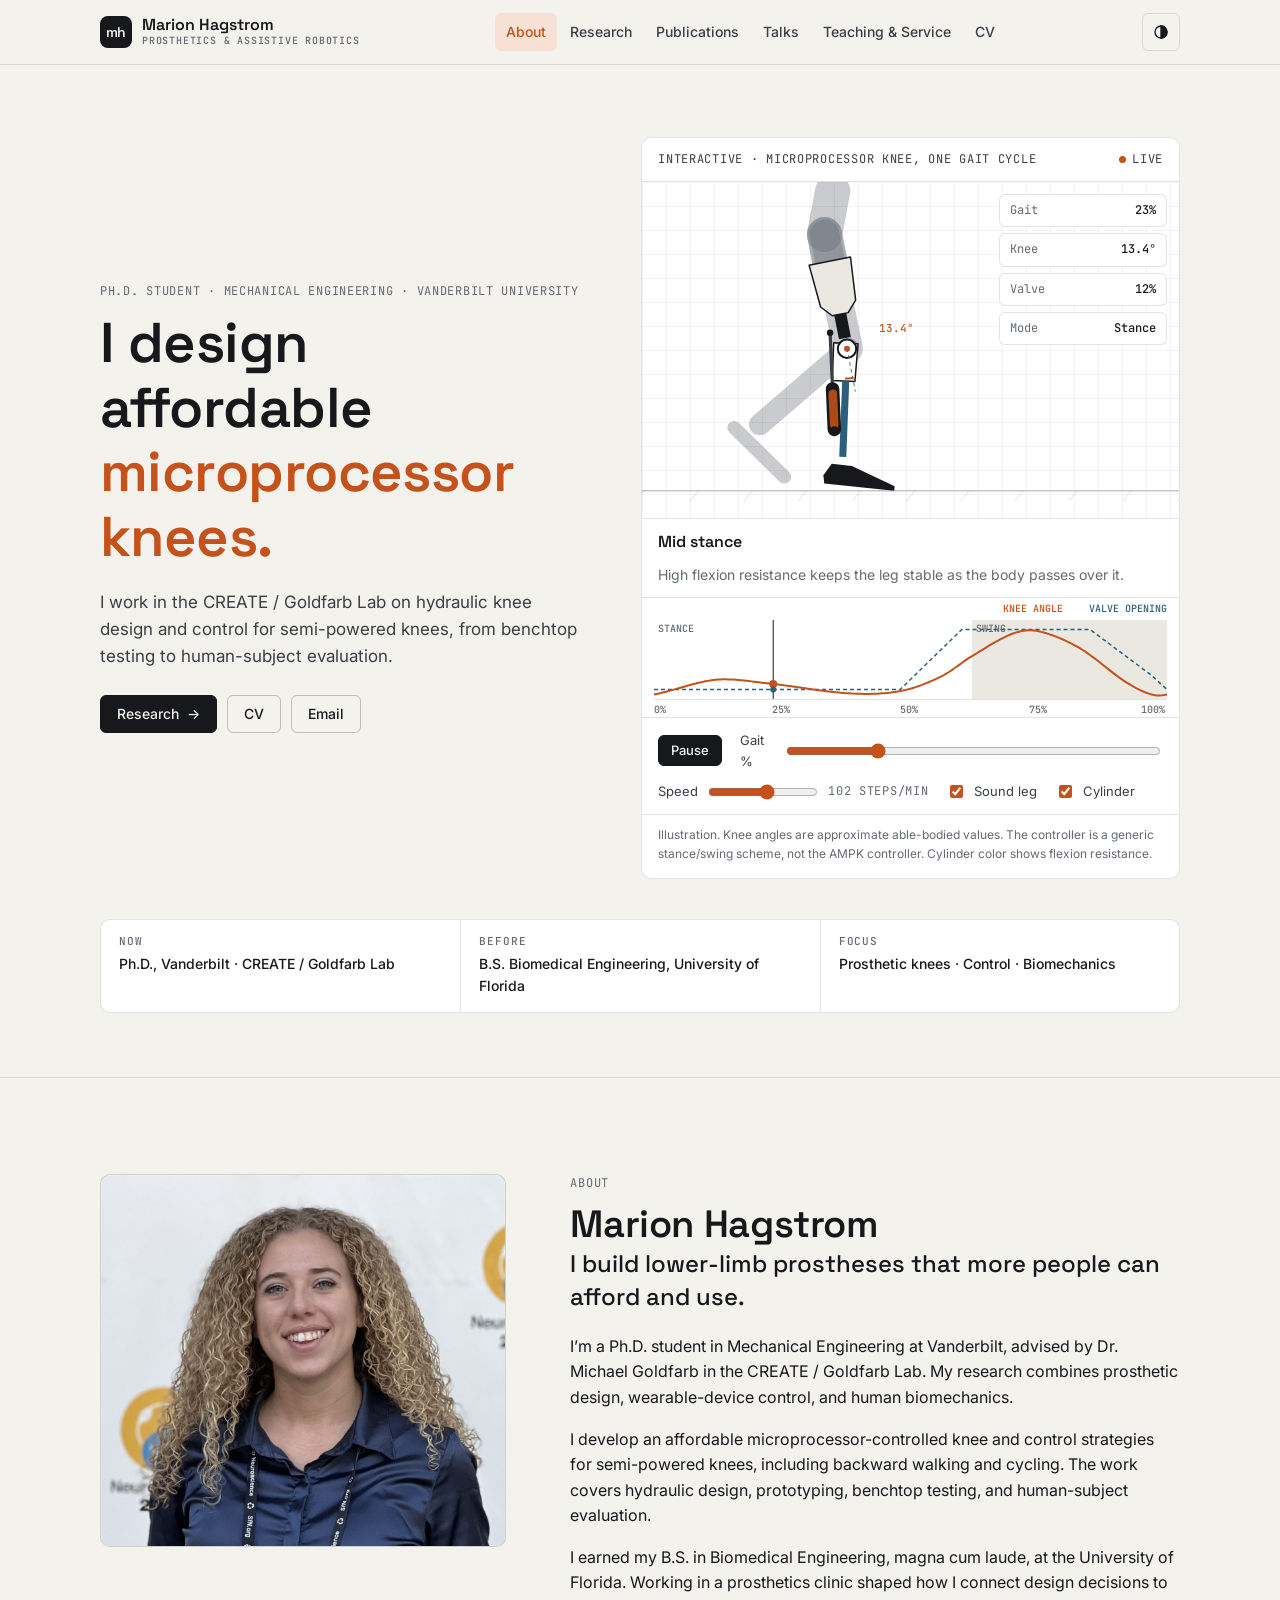
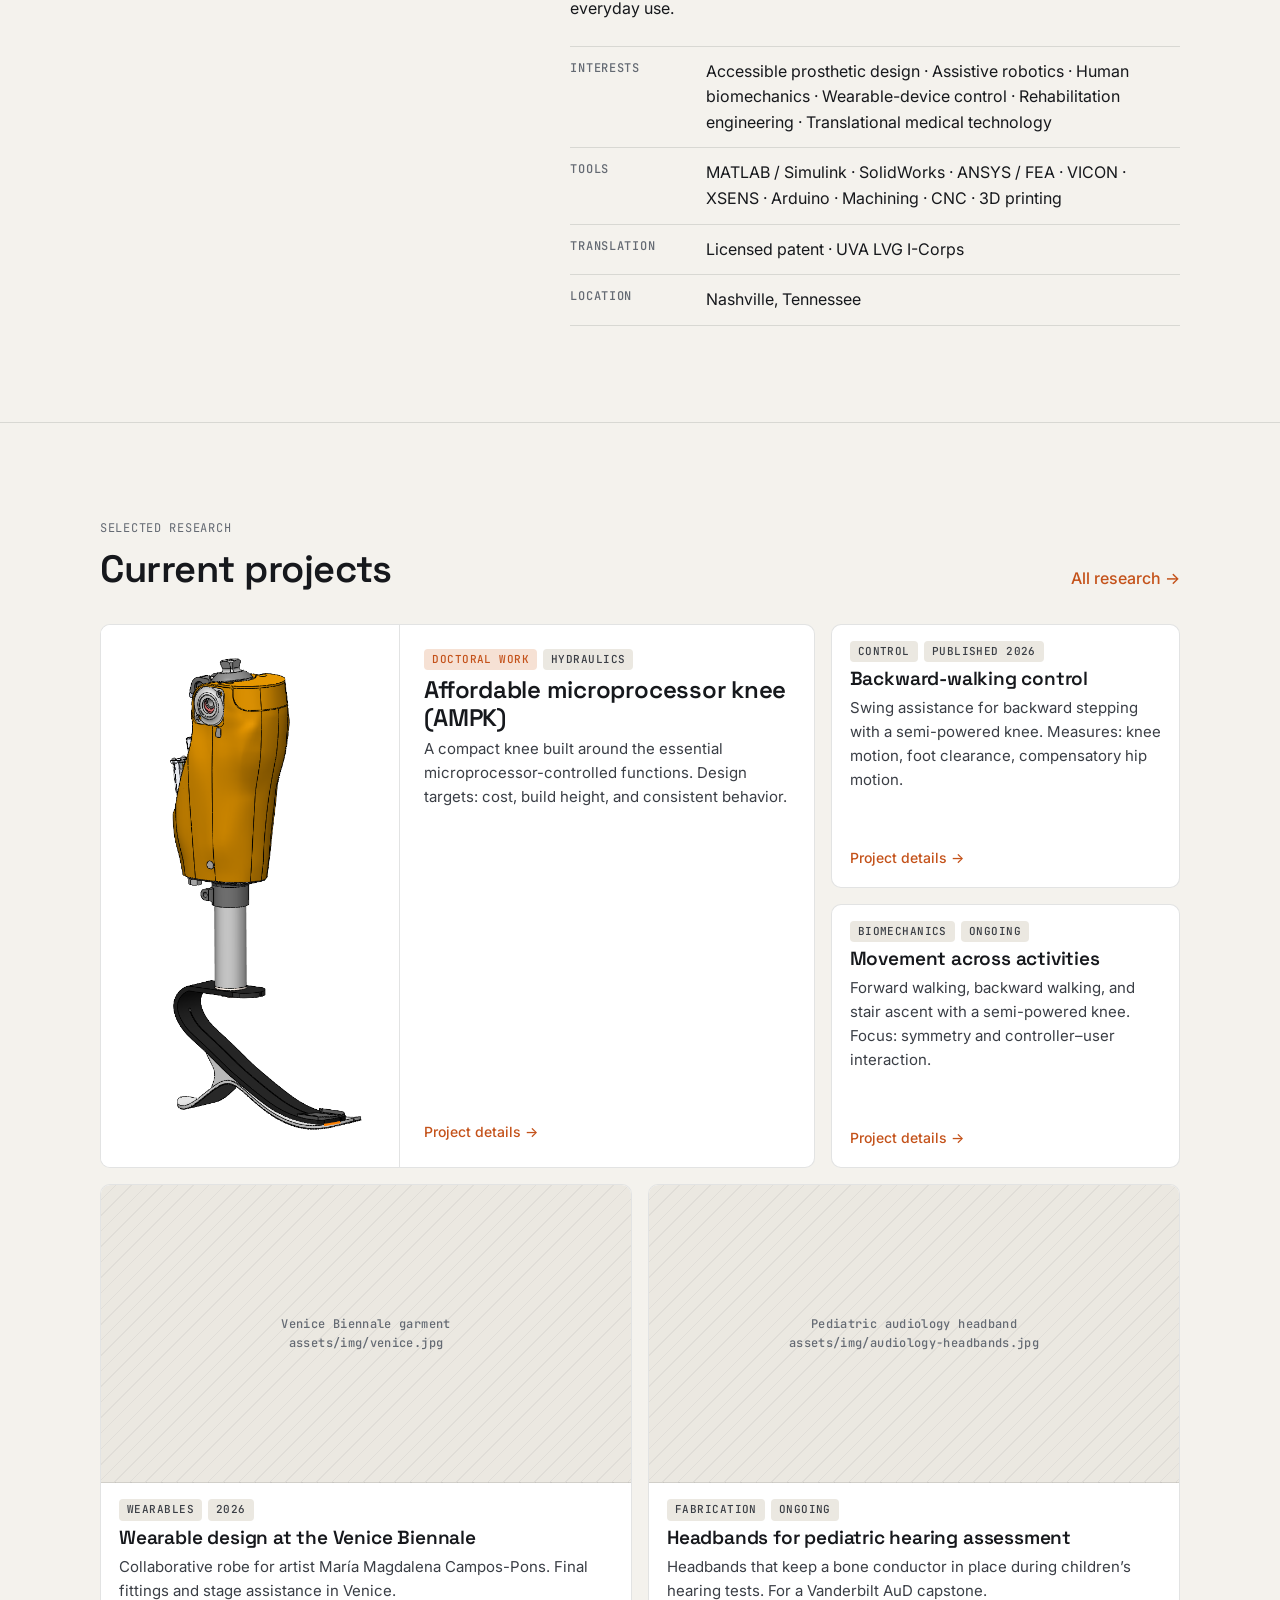
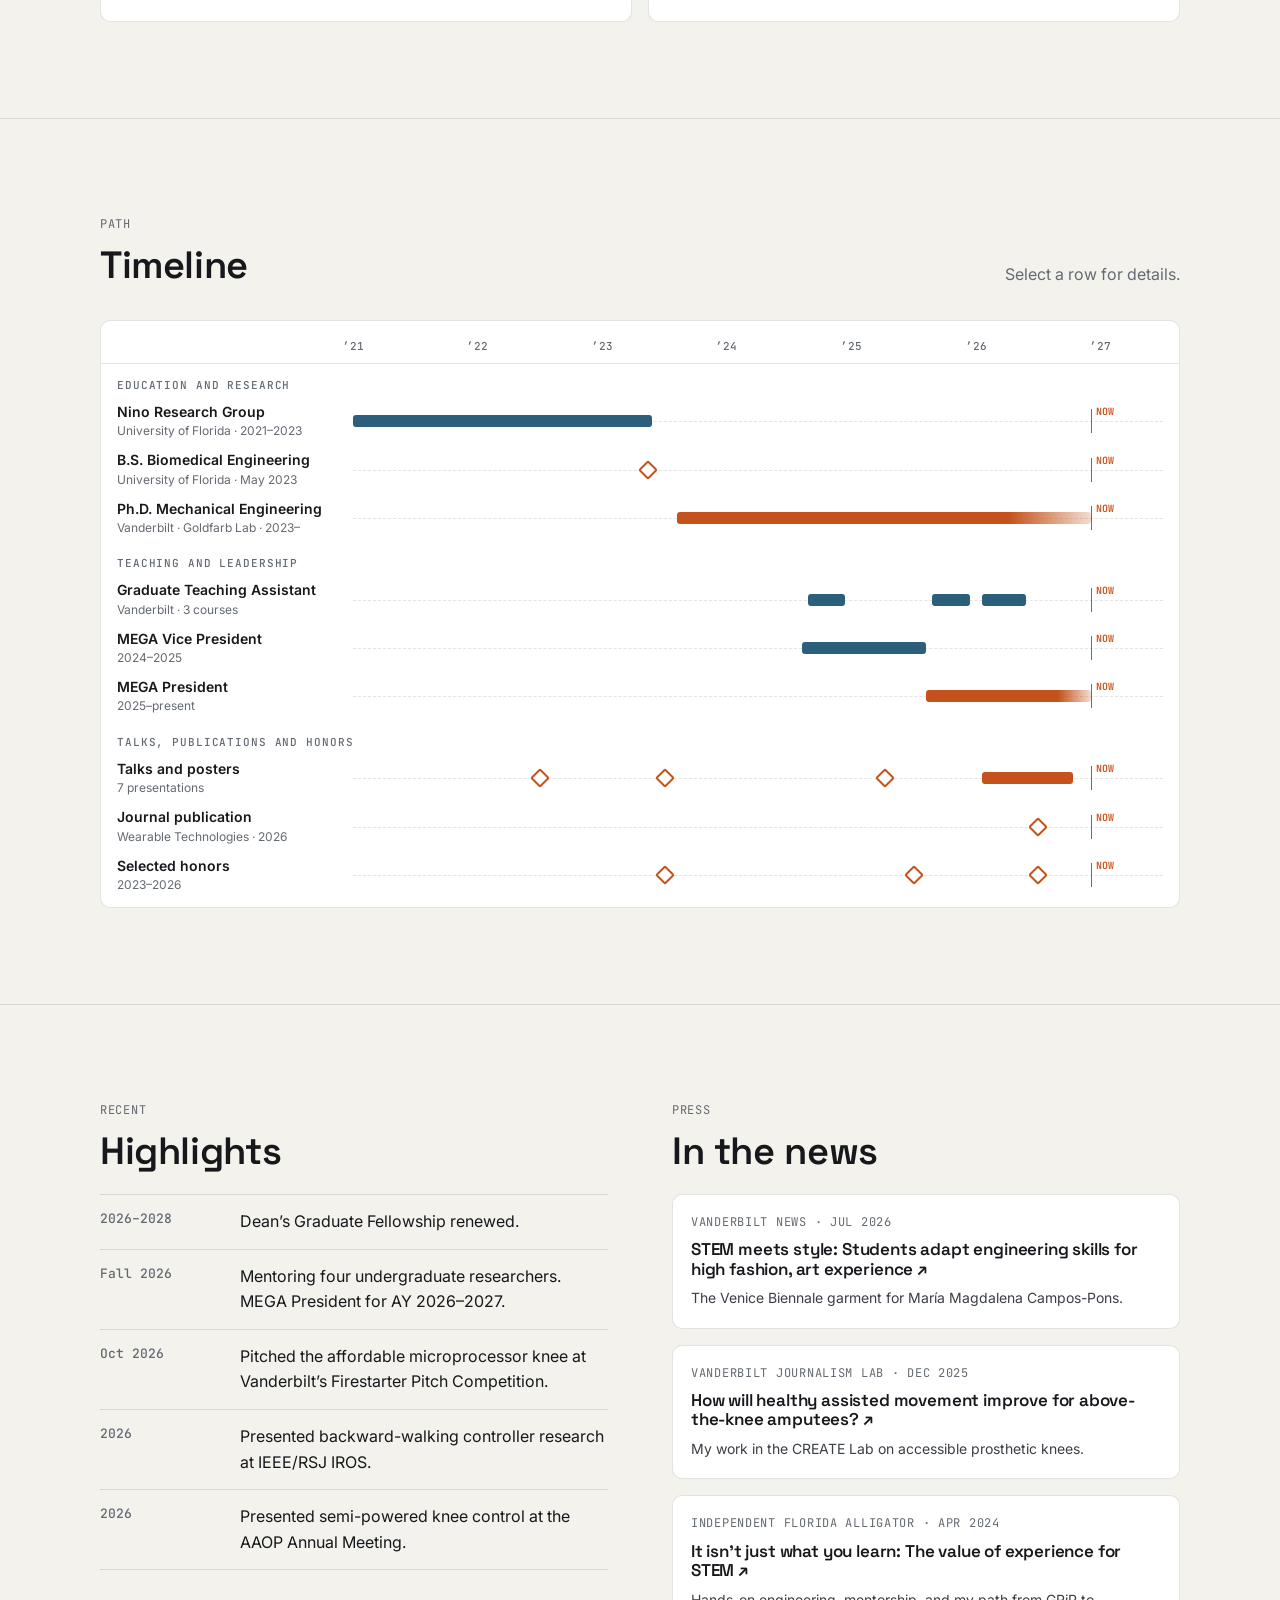
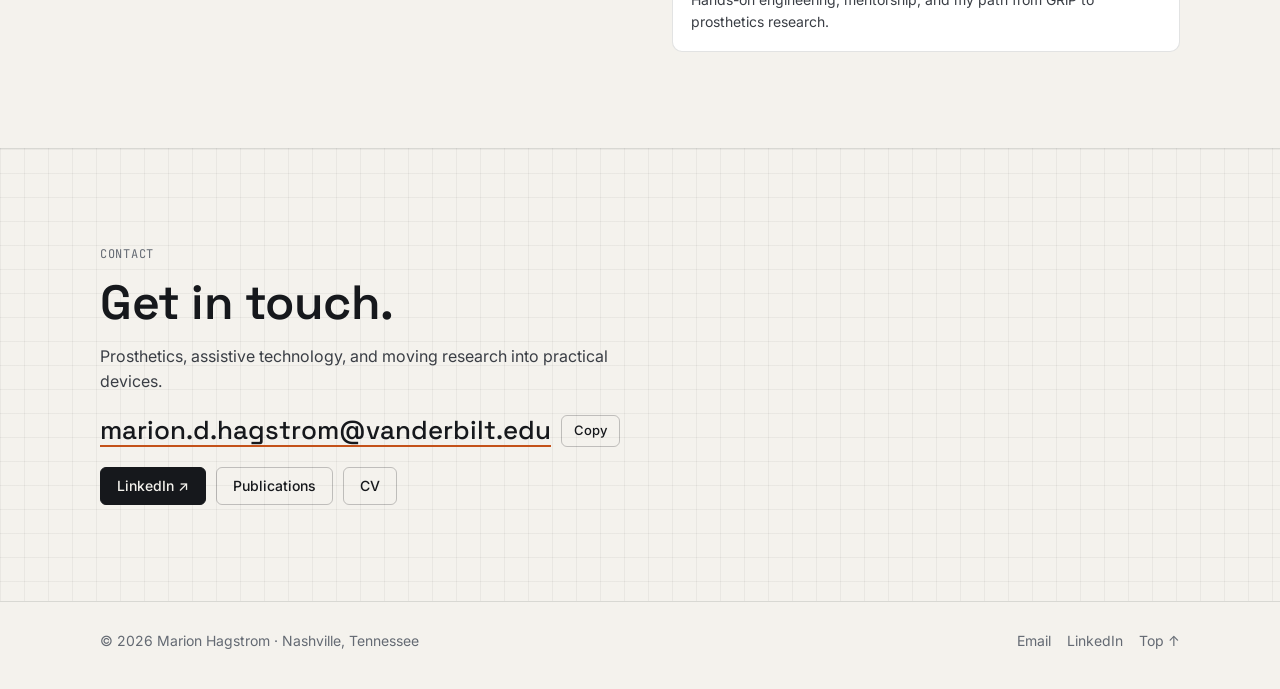
==== commit c9bafa3f: "Add LinkedIn photos to Research, Talks, and Teaching pages Adds the Nemertes [Next] 2025 entry with " ====
--- a/index.html
+++ b/index.html
@@ -235,14 +235,15 @@
           <ul class="tl-rows">
             <li>
               <button class="tl-row is-key" type="button" aria-expanded="false" aria-controls="tl-talks">
-                <span class="tl-label"><b>Talks and posters</b><small>6 presentations</small></span>
+                <span class="tl-label"><b>Talks and posters</b><small>7 presentations</small></span>
                 <span class="tl-track">
                   <span class="tl-dot" style="--at: 2022.5"></span>
                   <span class="tl-dot" style="--at: 2023.5"></span>
+                  <span class="tl-dot" style="--at: 2025.27"></span>
                   <span class="tl-bar" style="--from: 2026.05; --to: 2026.78"></span>
                 </span>
               </button>
-              <p class="tl-detail" id="tl-talks" hidden>2022: two neuroscience posters. 2023: Bioengineering for Global Health poster. 2026: IROS poster, AAOP oral presentation, Firestarter Pitch Competition. <a class="text-link" href="talks.html">All talks →</a></p>
+              <p class="tl-detail" id="tl-talks" hidden>2022: two neuroscience posters. 2023: Bioengineering for Global Health poster. 2025: Nemertes [Next] research lab presentation (Best [Next] Thing Award). 2026: IROS poster, AAOP oral presentation, Firestarter Pitch Competition. <a class="text-link" href="talks.html">All talks →</a></p>
             </li>
             <li>
               <button class="tl-row is-key" type="button" aria-expanded="false" aria-controls="tl-pub">
--- a/css/site.css
+++ b/css/site.css
@@ -474,3 +474,6 @@
   .card-split { flex-direction: column; }
   .card-split .media { flex: none; aspect-ratio: 4 / 3; border-right: 0; border-bottom: 1px solid var(--line); }
 }
+
+/* ---------- Photos inside entries ---------- */
+.entry-media { display: grid; grid-template-columns: repeat(auto-fill, minmax(180px, 240px)); gap: 10px; margin-top: 14px; }
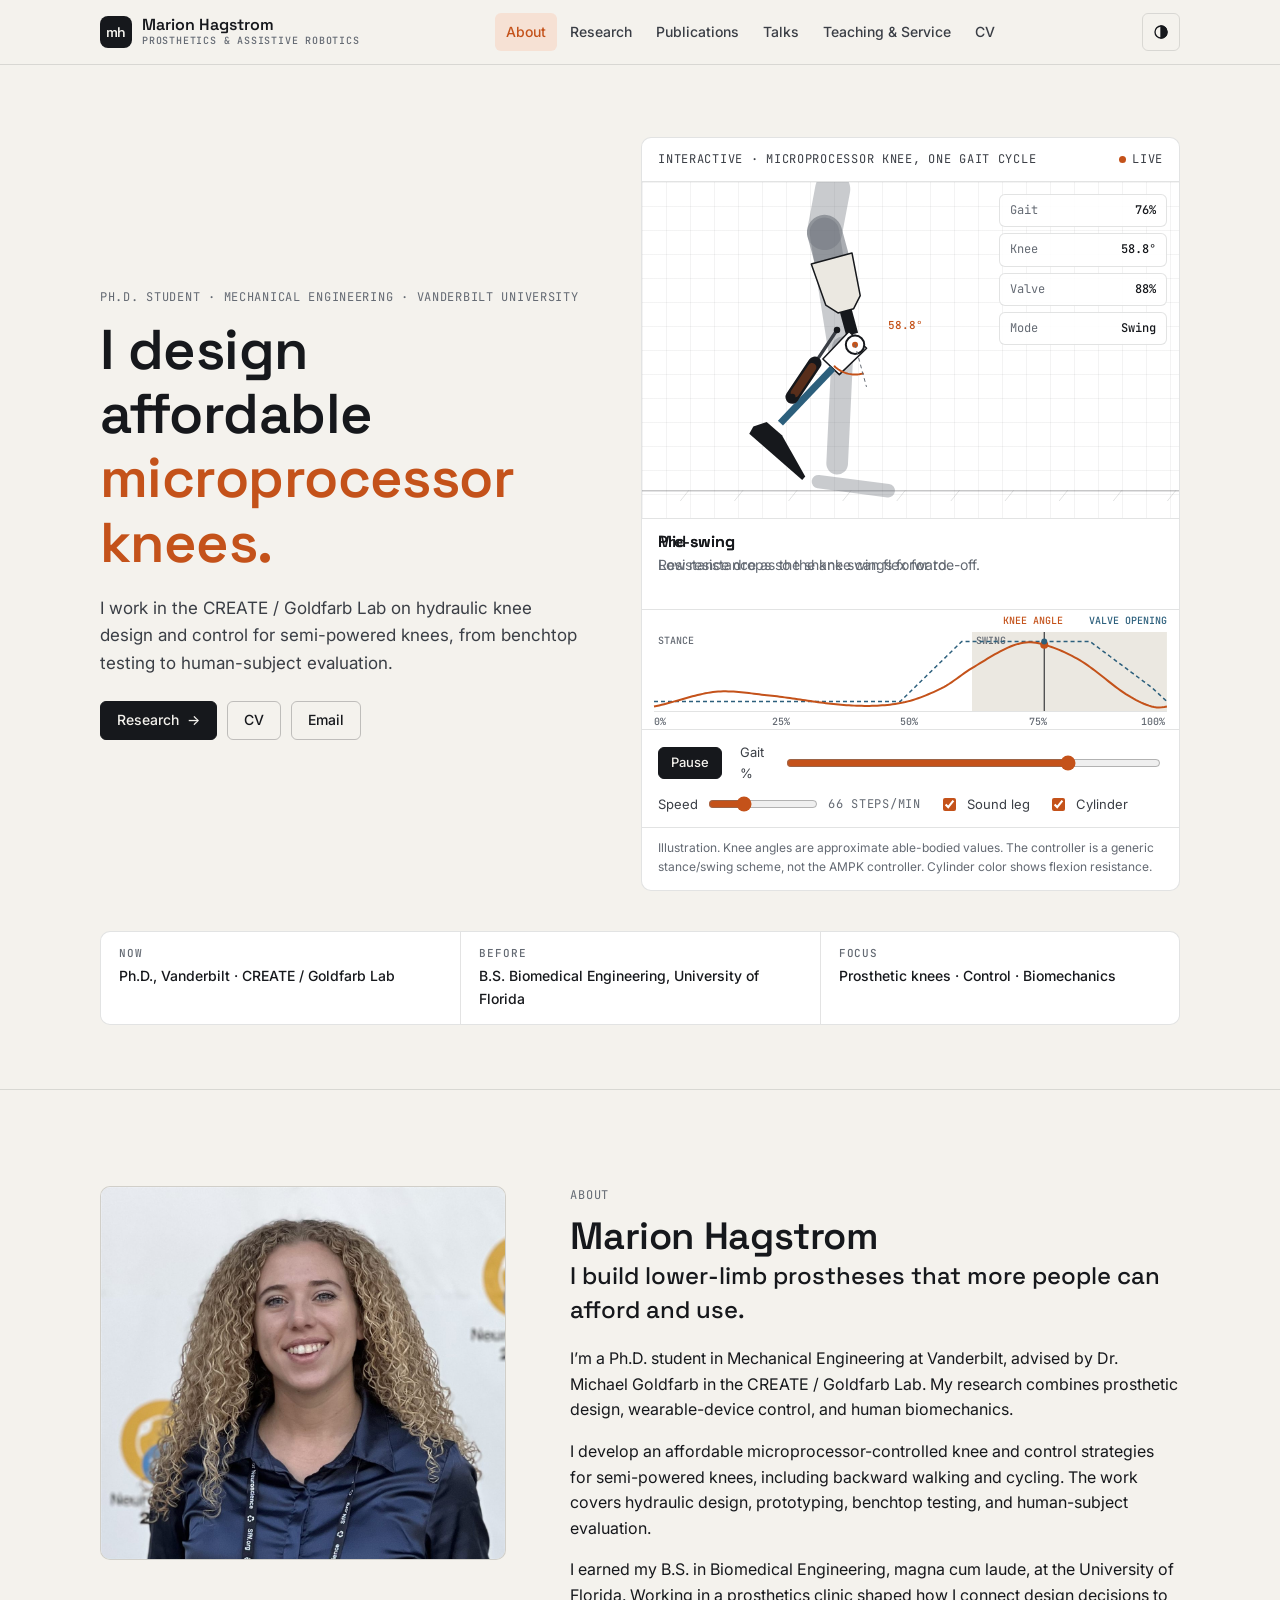
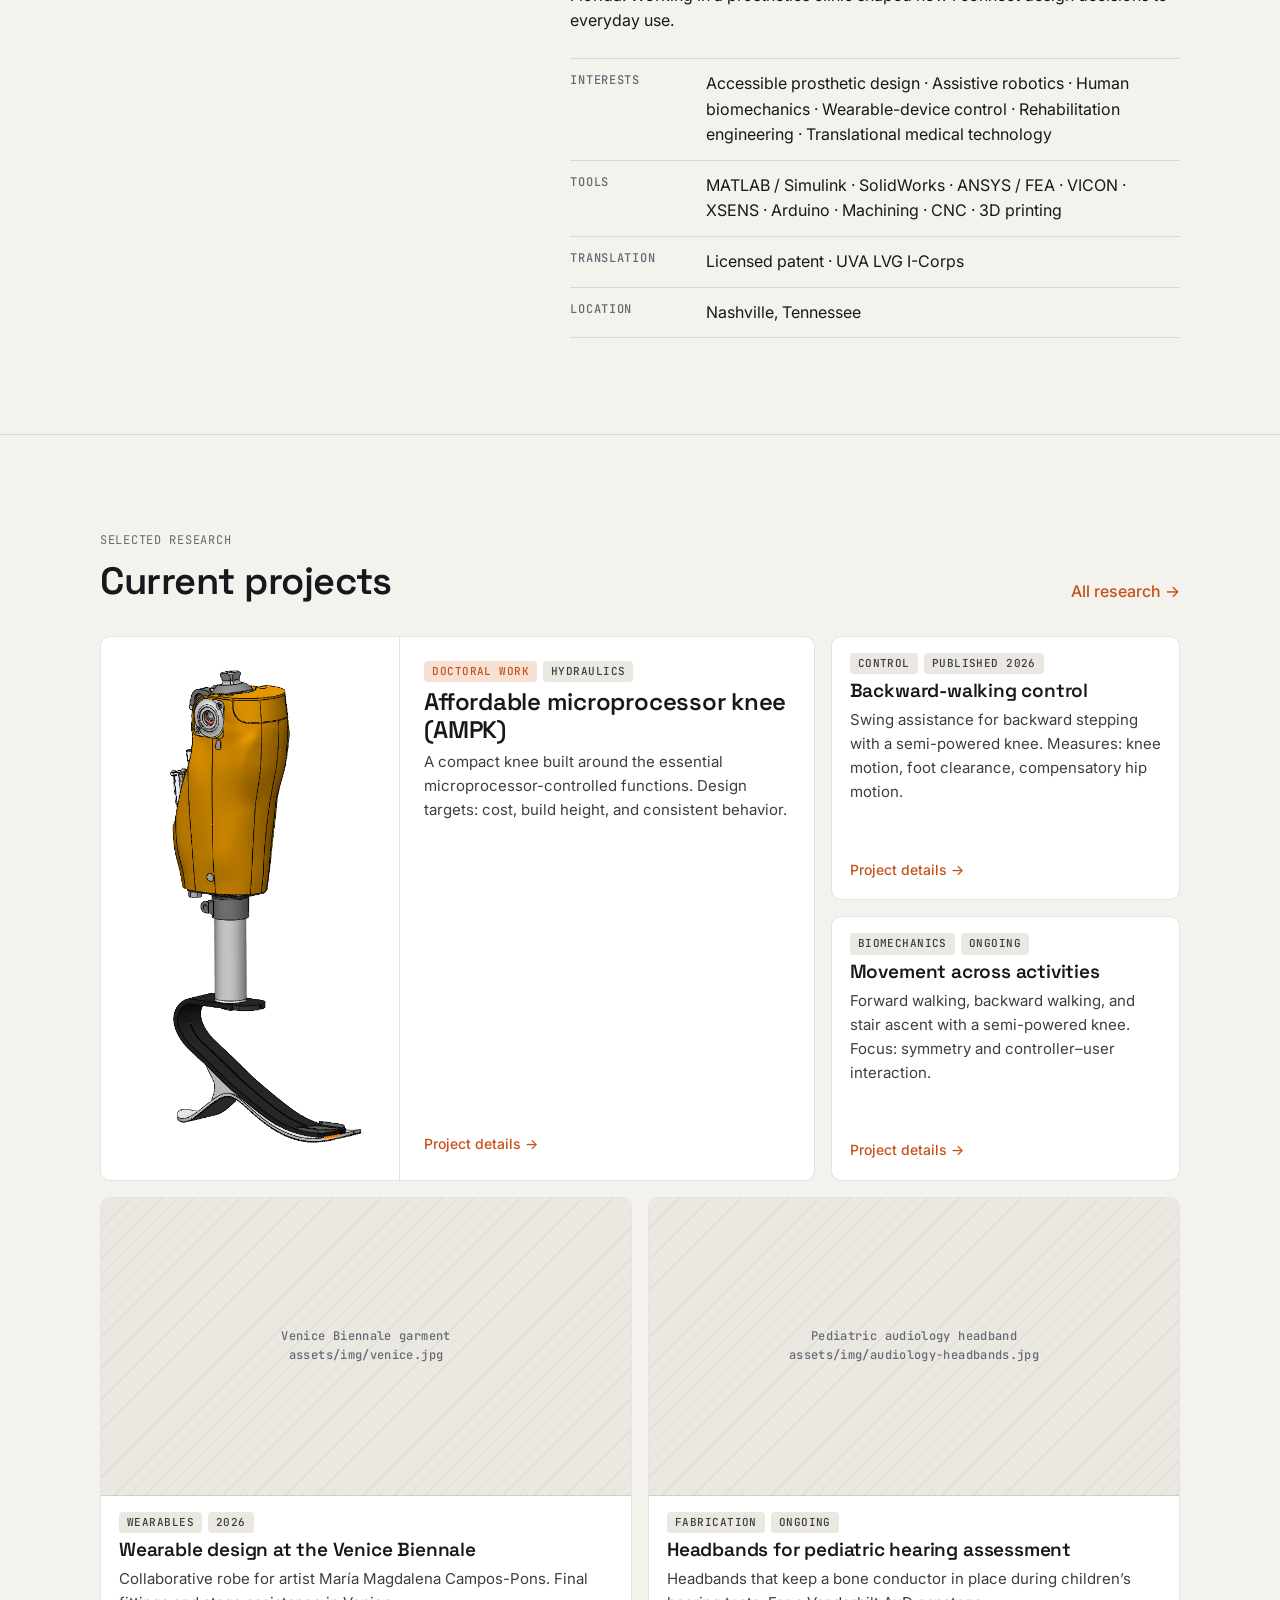
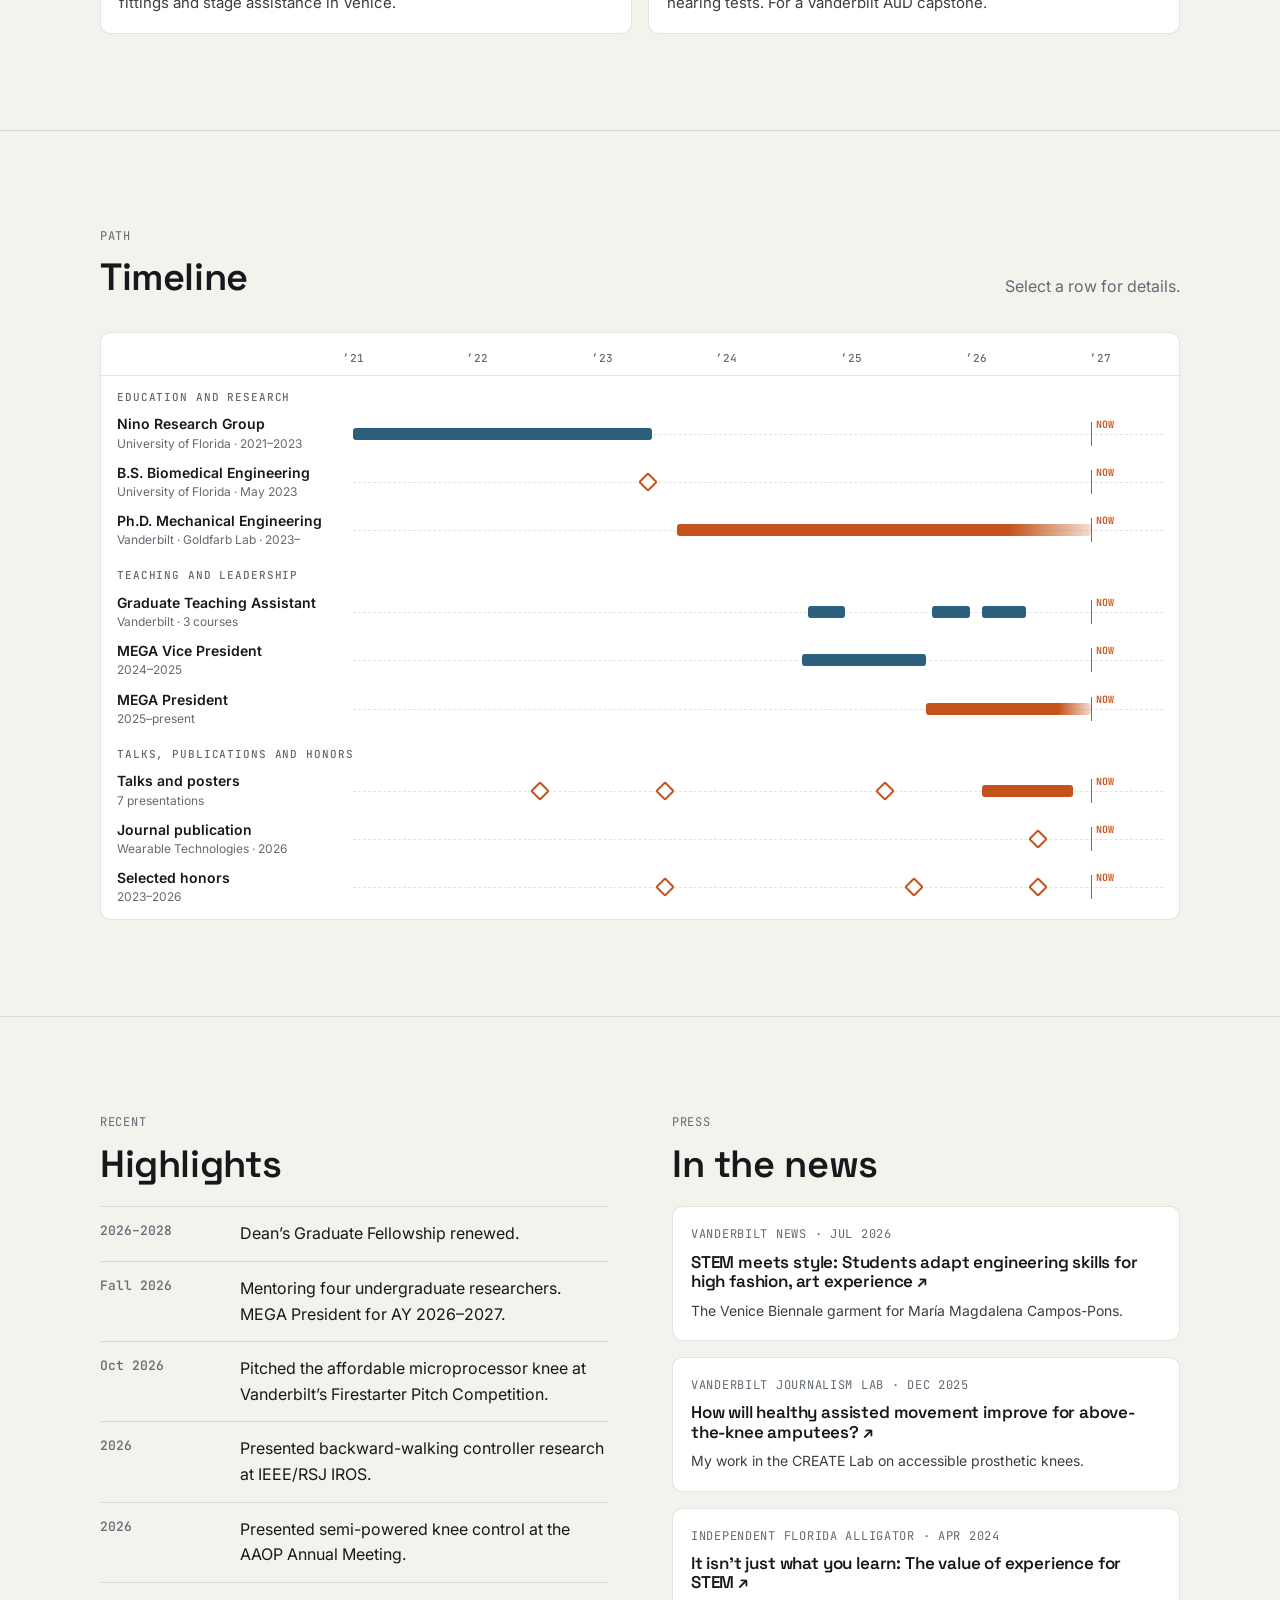
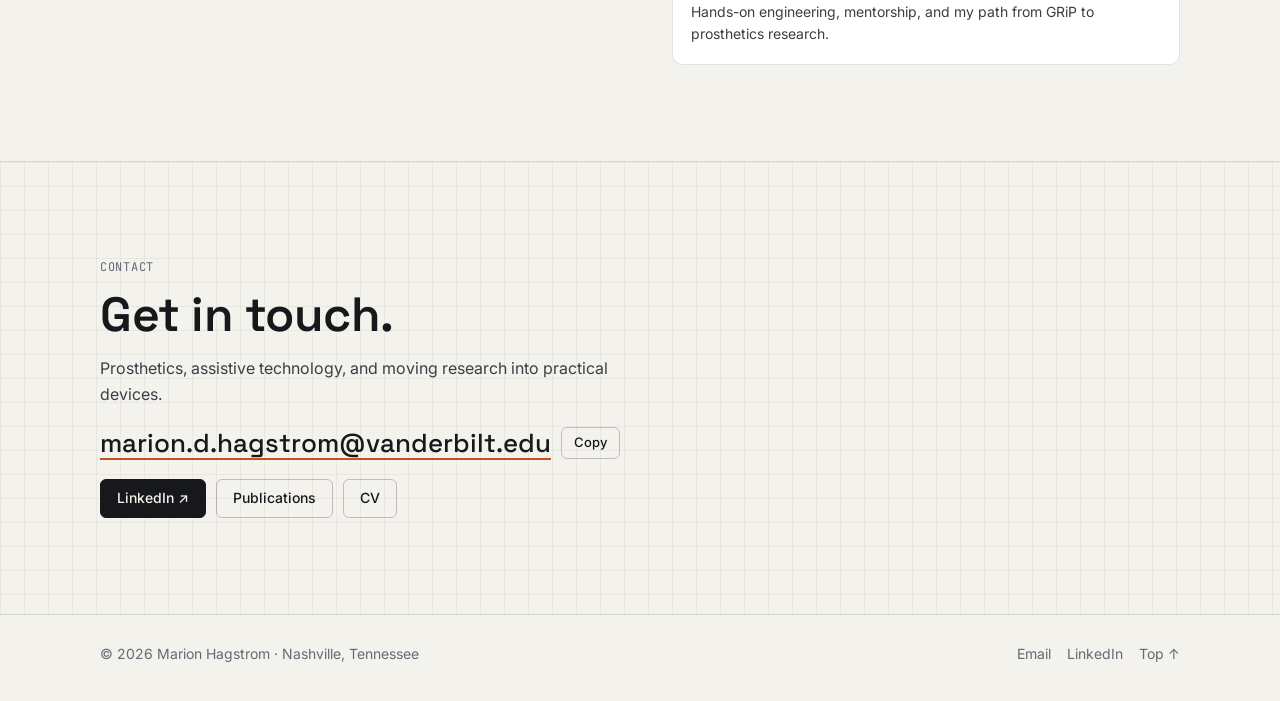
==== commit bd33ce90: "Keep knee figure height fixed across gait phases; slow default speed Co-Authored-By: Claude Opus 5.5" ====
--- a/index.html
+++ b/index.html
@@ -64,12 +64,12 @@
                 <div><span>Mode</span><b data-k-mode>Stance</b></div>
               </div>
             </div>
-            <div class="knee-state"><b data-k-phase>Loading response</b><span data-k-text></span></div>
+            <div class="knee-state"><div class="knee-stack" data-k-phase><b class="is-active">Loading response</b></div><div class="knee-stack" data-k-text></div></div>
             <div class="knee-trace" title="Drag to scrub through the gait cycle"><canvas aria-hidden="true"></canvas></div>
             <div class="knee-controls">
               <button class="btn btn-sm" type="button" data-k-play aria-pressed="false">Pause</button>
               <label class="grow">Gait % <input type="range" min="0" max="99.9" step="0.1" value="0" data-k-scrub aria-label="Gait cycle position"></label>
-              <label>Speed <input type="range" min="0.5" max="1.15" step="0.01" value="0.85" data-k-speed aria-label="Walking cadence"><span class="mono" data-k-speed-out></span></label>
+              <label>Speed <input type="range" min="0.3" max="1.15" step="0.01" value="0.55" data-k-speed aria-label="Walking cadence"><span class="mono" data-k-speed-out></span></label>
               <label><input type="checkbox" checked data-k-sound> Sound leg</label>
               <label><input type="checkbox" checked data-k-cyl> Cylinder</label>
             </div>
--- a/css/site.css
+++ b/css/site.css
@@ -218,7 +218,10 @@
 .knee-read div { display: flex; justify-content: space-between; gap: 12px; padding: 6px 10px; border-radius: var(--radius-sm); background: color-mix(in srgb, var(--surface) 86%, transparent); border: 1px solid var(--line); }
 .knee-read span { color: var(--muted); }
 .knee-read b { font-weight: 500; font-variant-numeric: tabular-nums; }
-.knee-state { padding: 10px 16px; border-top: 1px solid var(--line); display: flex; gap: 10px; align-items: baseline; flex-wrap: wrap; min-height: 44px; }
+.knee-state { padding: 10px 16px; border-top: 1px solid var(--line); }
+.knee-stack { display: grid; }
+.knee-stack > * { grid-area: 1 / 1; visibility: hidden; }
+.knee-stack > .is-active { visibility: visible; }
 .knee-state b { font-family: var(--font-head); font-weight: 600; }
 .knee-state span { color: var(--muted); font-size: 14px; }
 .knee-trace { position: relative; height: 120px; border-top: 1px solid var(--line); cursor: ew-resize; touch-action: none; }
@@ -477,3 +480,4 @@
 
 /* ---------- Photos inside entries ---------- */
 .entry-media { display: grid; grid-template-columns: repeat(auto-fill, minmax(180px, 240px)); gap: 10px; margin-top: 14px; }
+.media video { width: 100%; height: 100%; object-fit: cover; display: block; background: #000; }
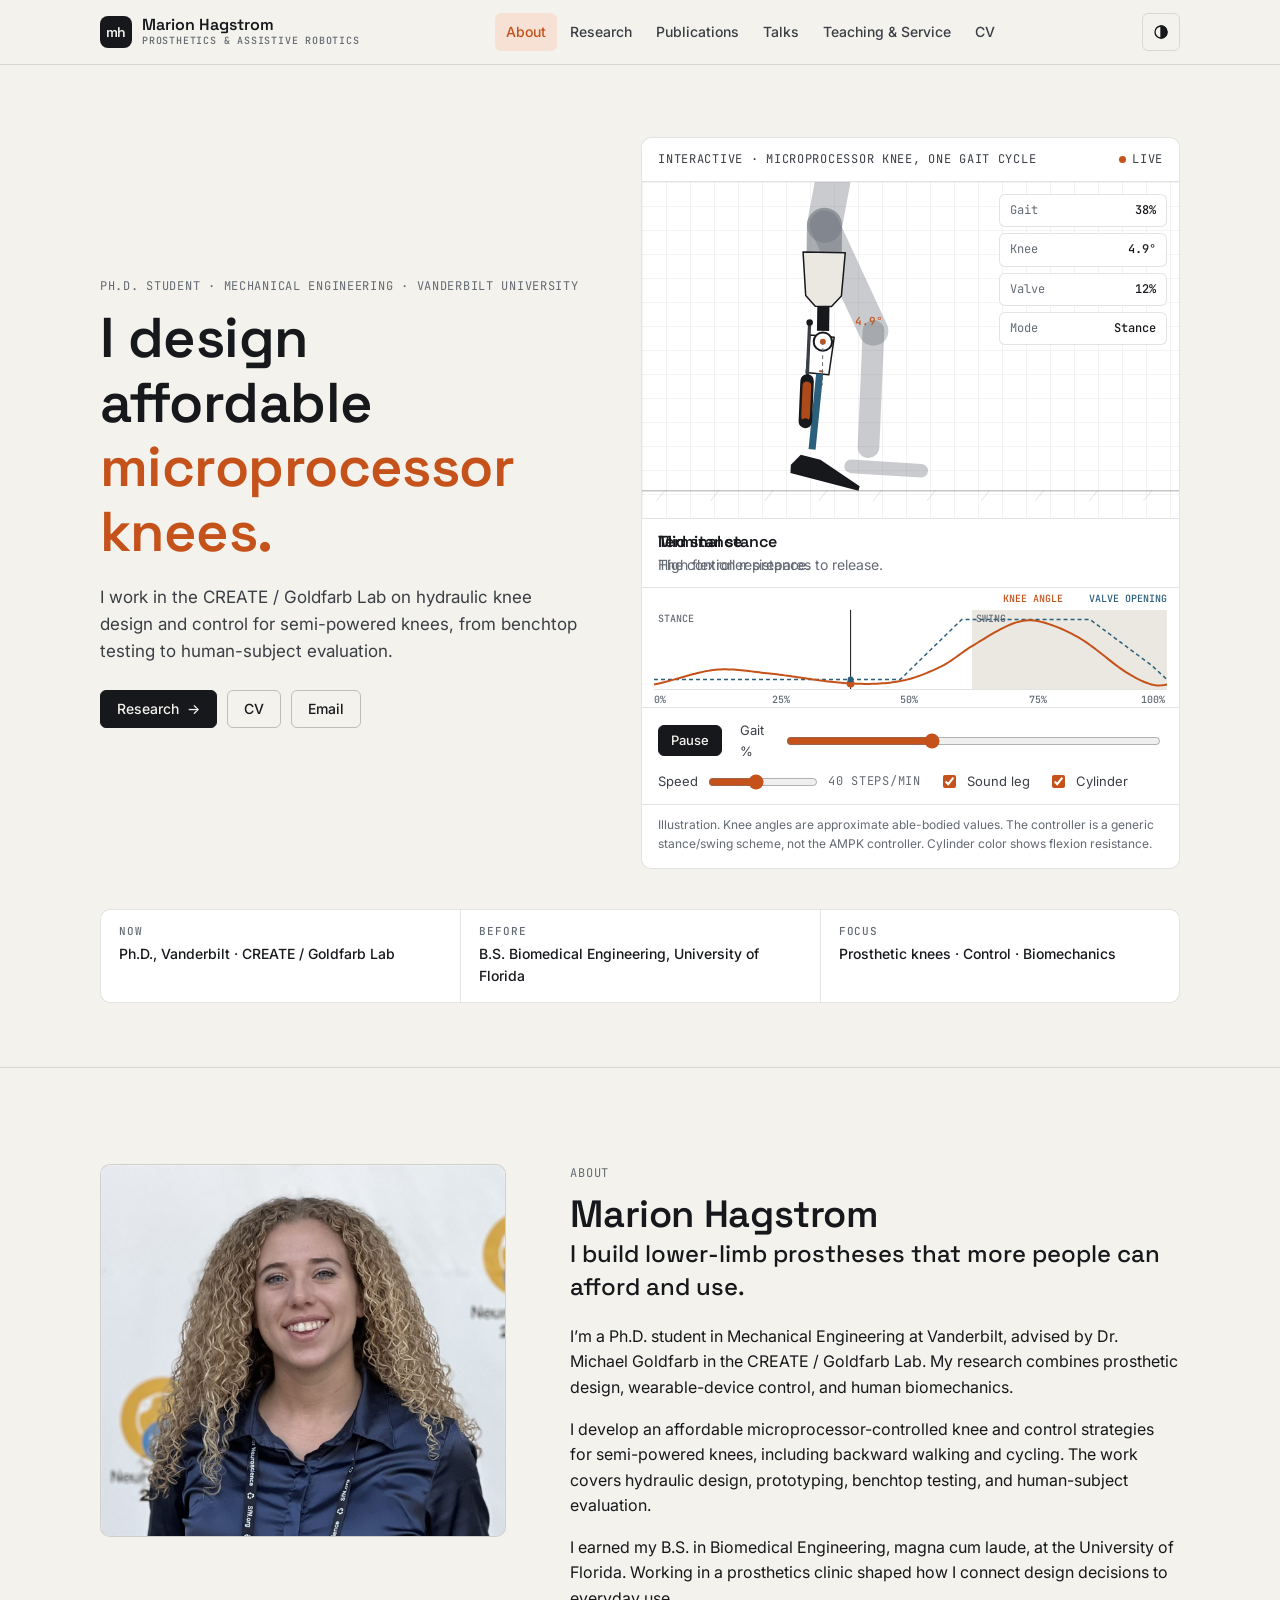
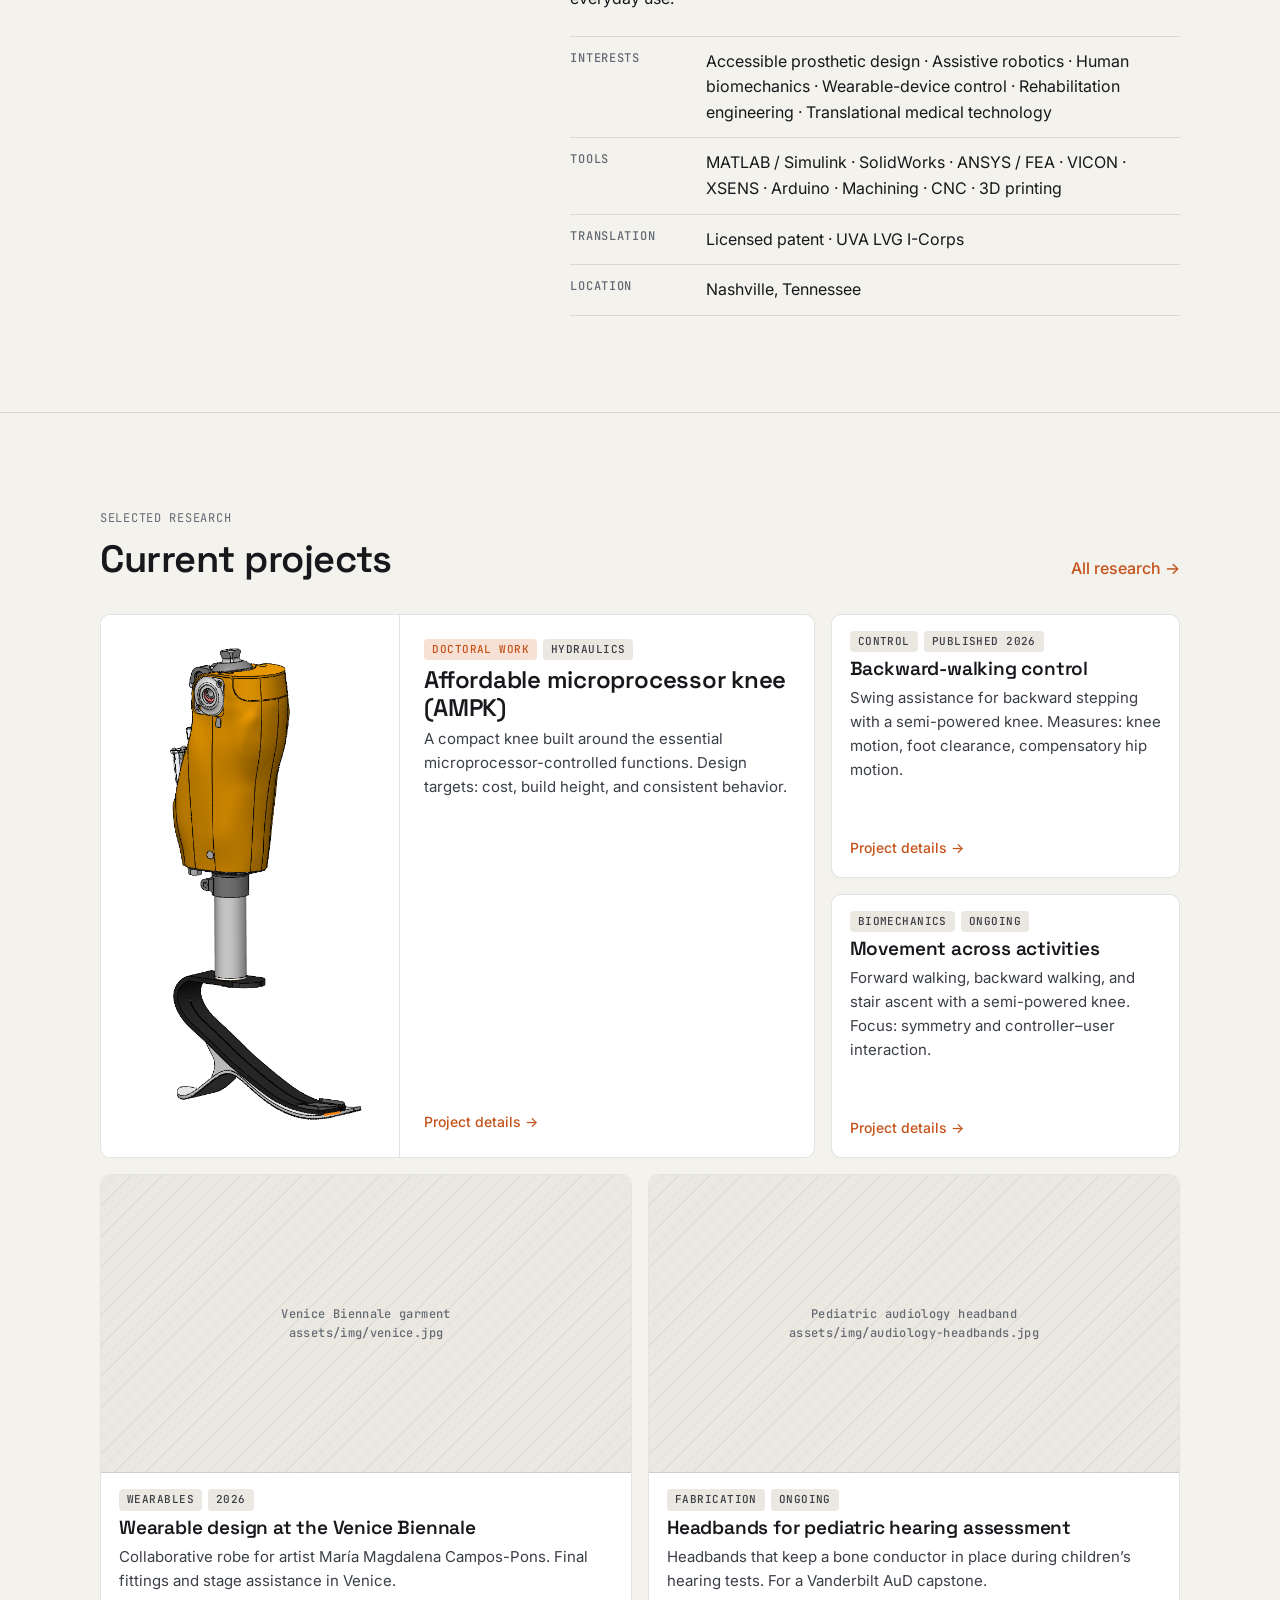
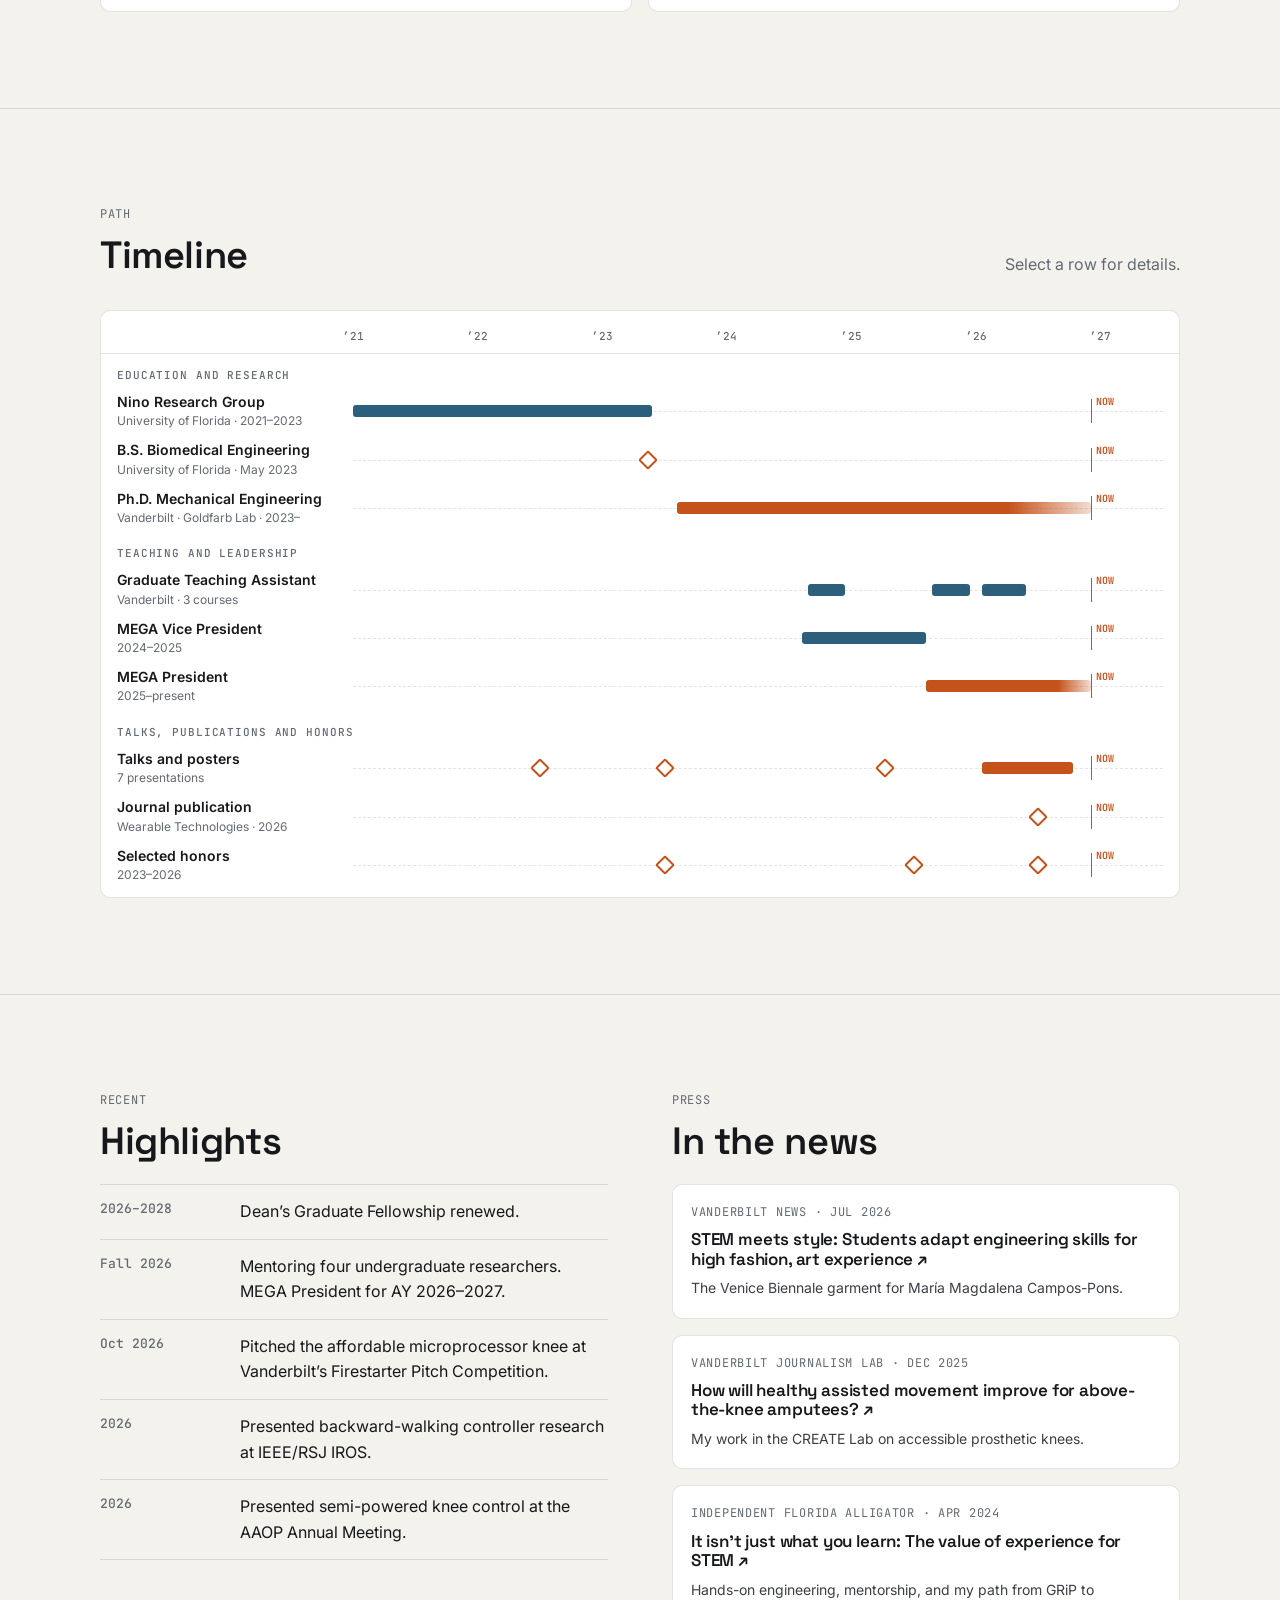
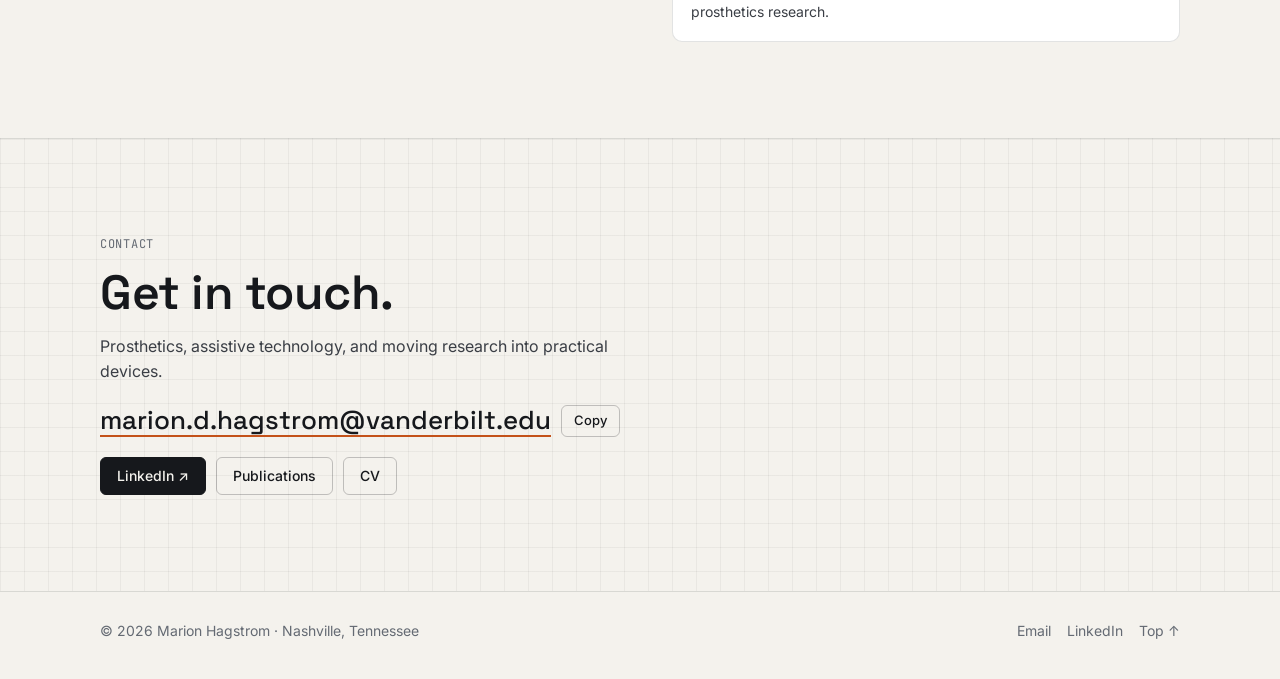
==== commit 7bb61501: "Knee figure speed: 10–80 steps/min, default 40 Co-Authored-By: Claude Opus 5.5 <noreply@anthropic.co" ====
--- a/index.html
+++ b/index.html
@@ -69,7 +69,7 @@
             <div class="knee-controls">
               <button class="btn btn-sm" type="button" data-k-play aria-pressed="false">Pause</button>
               <label class="grow">Gait % <input type="range" min="0" max="99.9" step="0.1" value="0" data-k-scrub aria-label="Gait cycle position"></label>
-              <label>Speed <input type="range" min="0.3" max="1.15" step="0.01" value="0.55" data-k-speed aria-label="Walking cadence"><span class="mono" data-k-speed-out></span></label>
+              <label>Speed <input type="range" min="10" max="80" step="1" value="40" data-k-speed aria-label="Walking cadence"><span class="mono" data-k-speed-out></span></label>
               <label><input type="checkbox" checked data-k-sound> Sound leg</label>
               <label><input type="checkbox" checked data-k-cyl> Cylinder</label>
             </div>
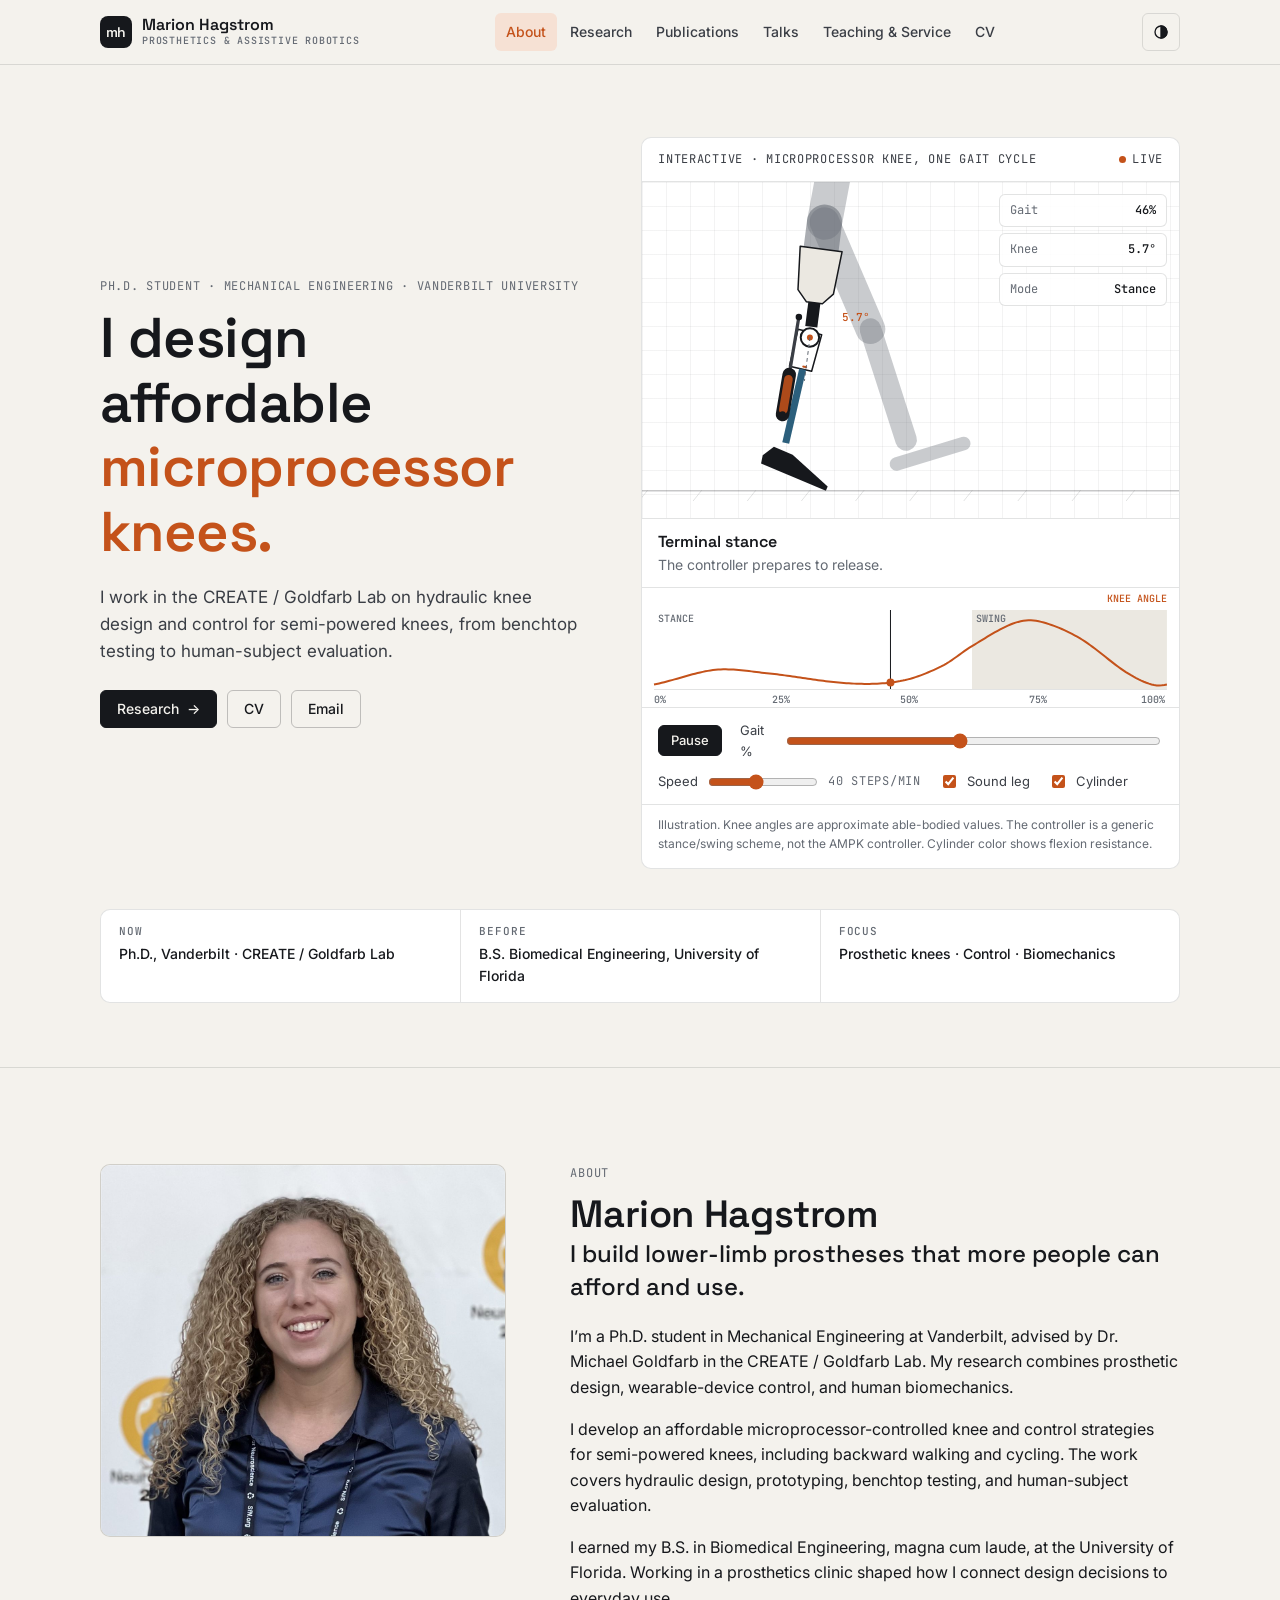
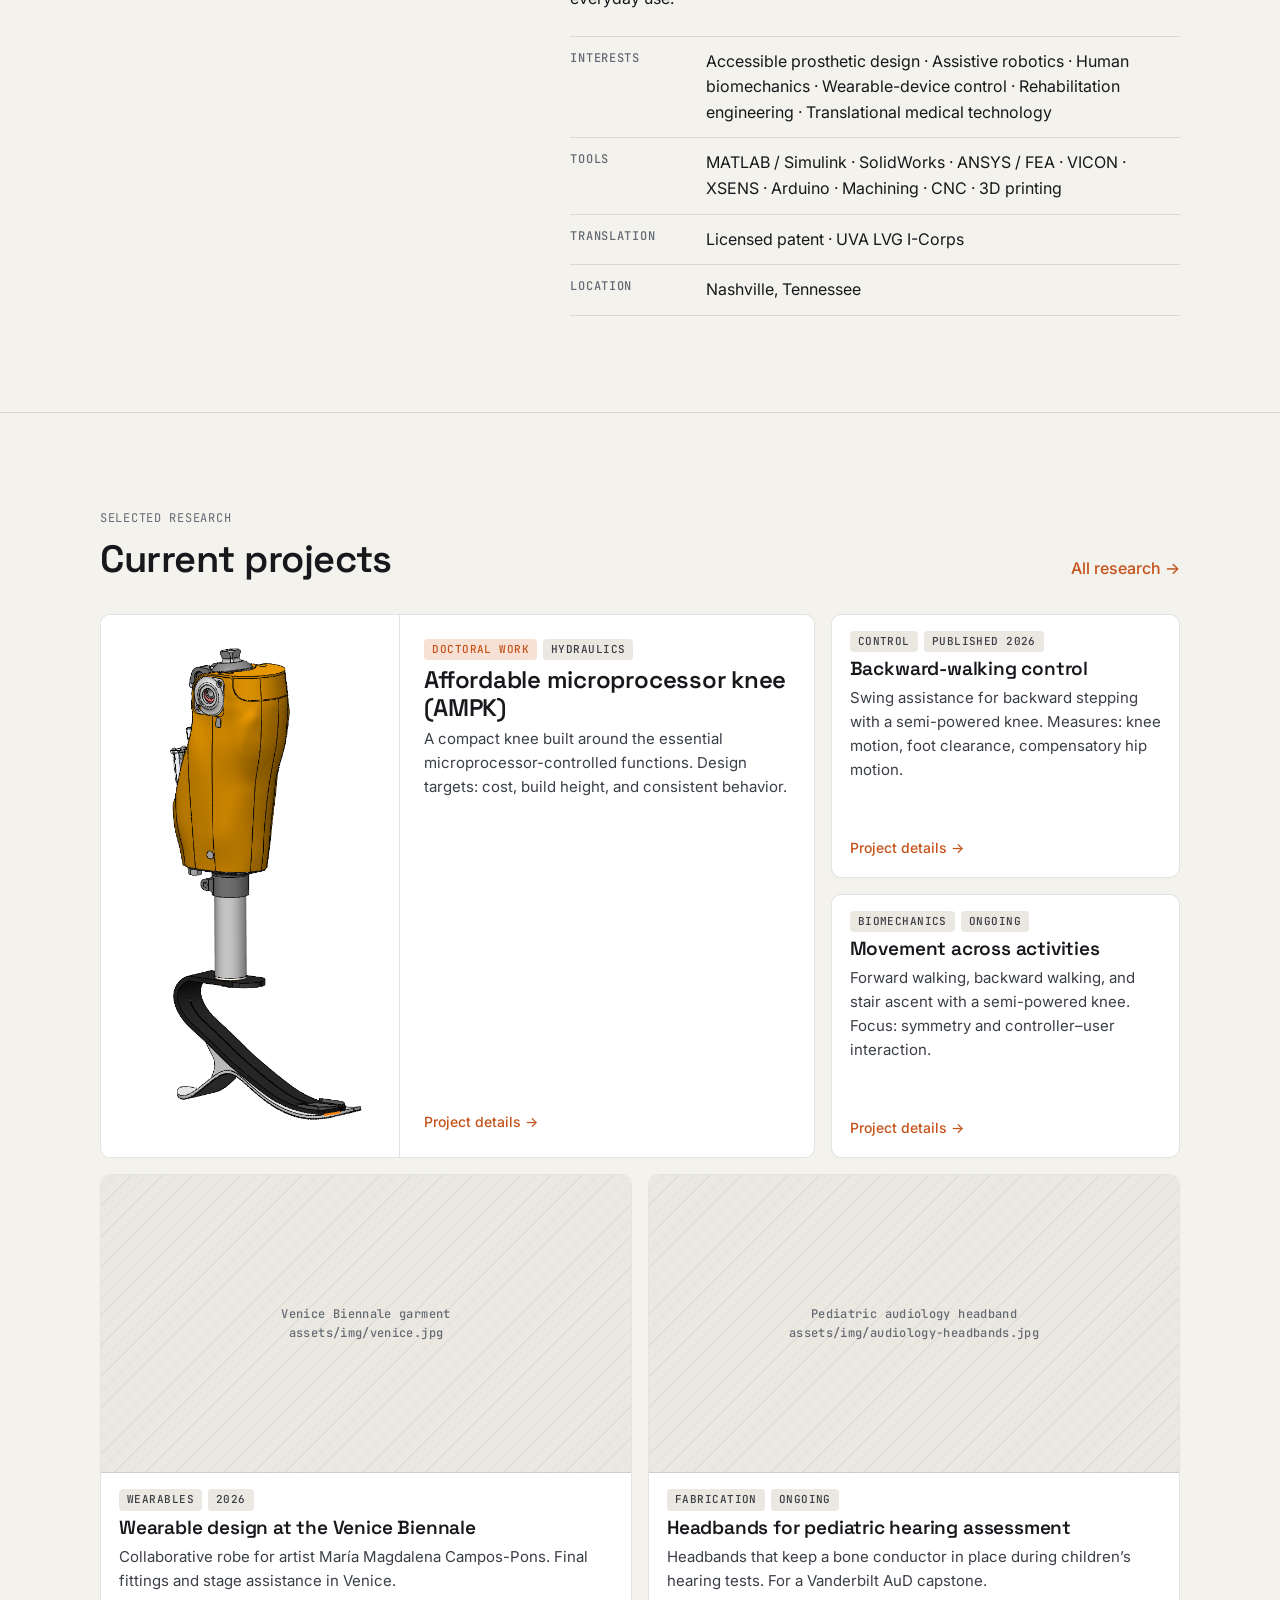
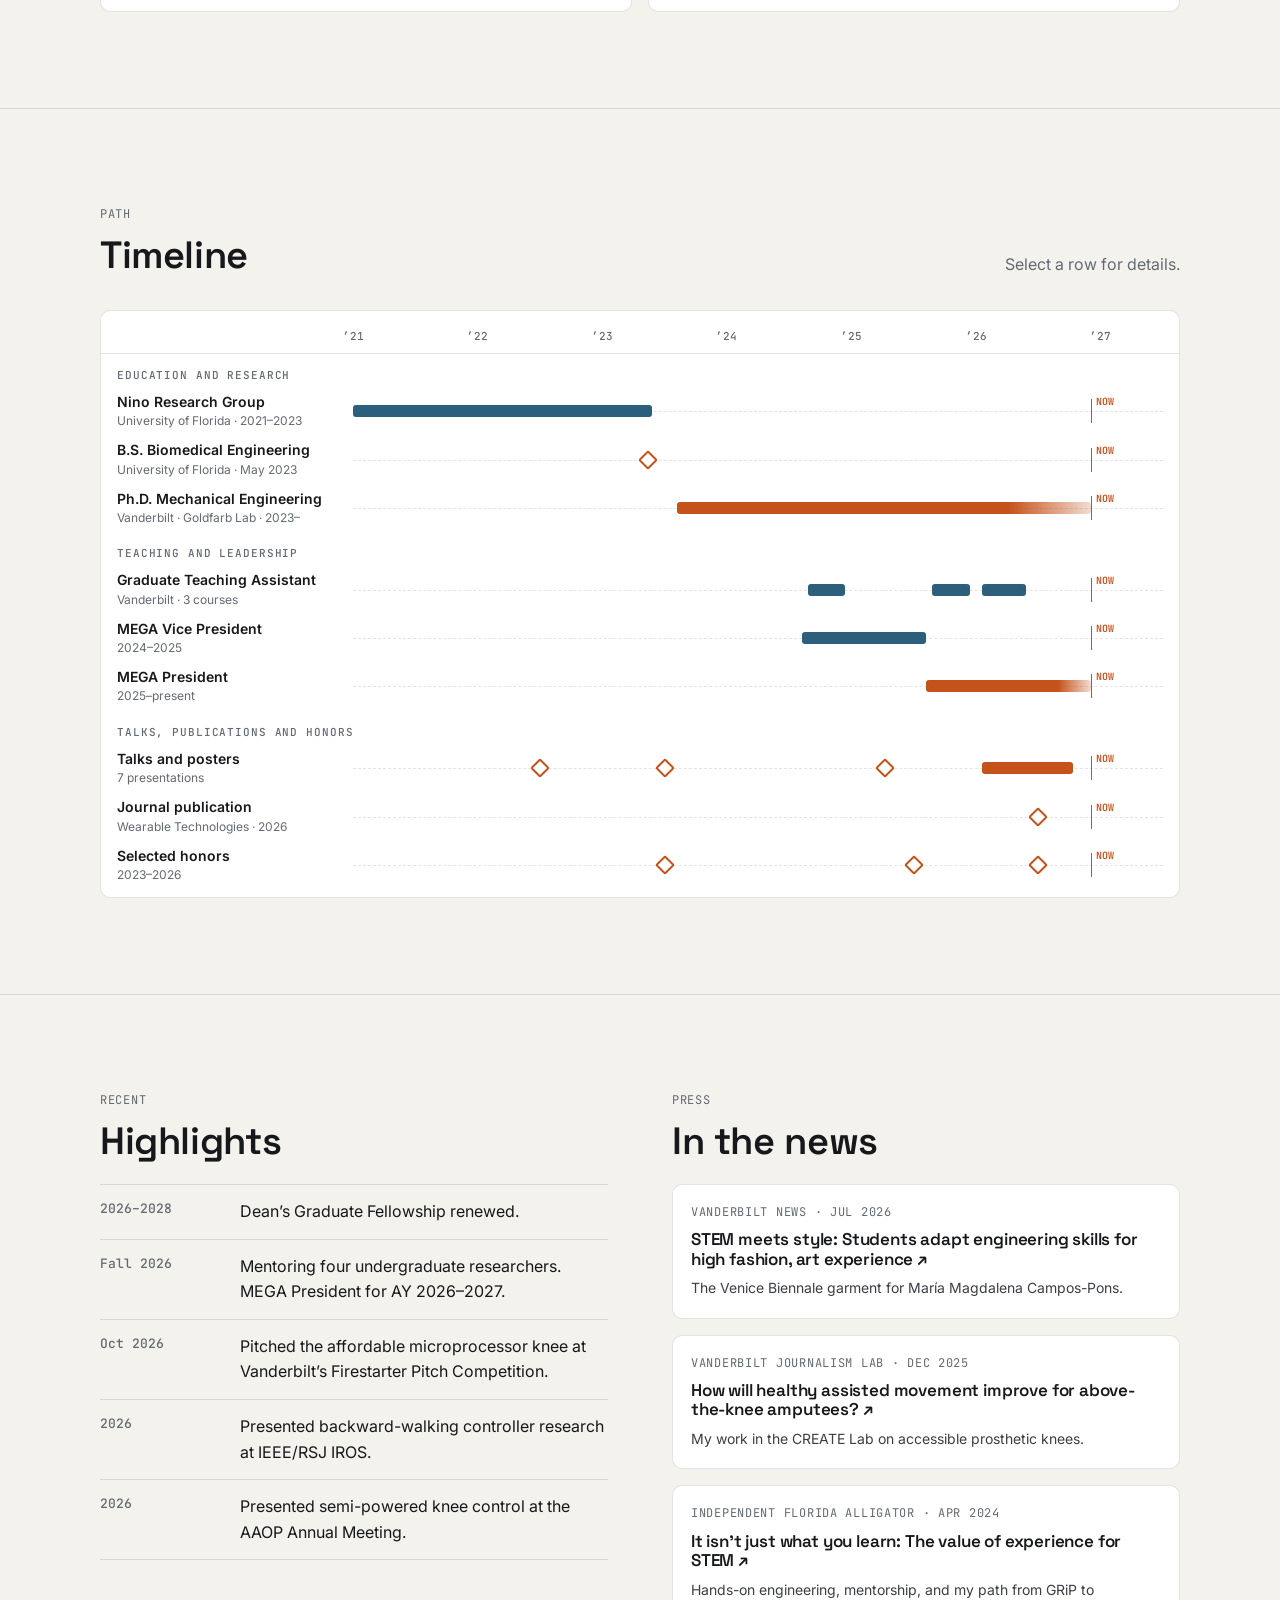
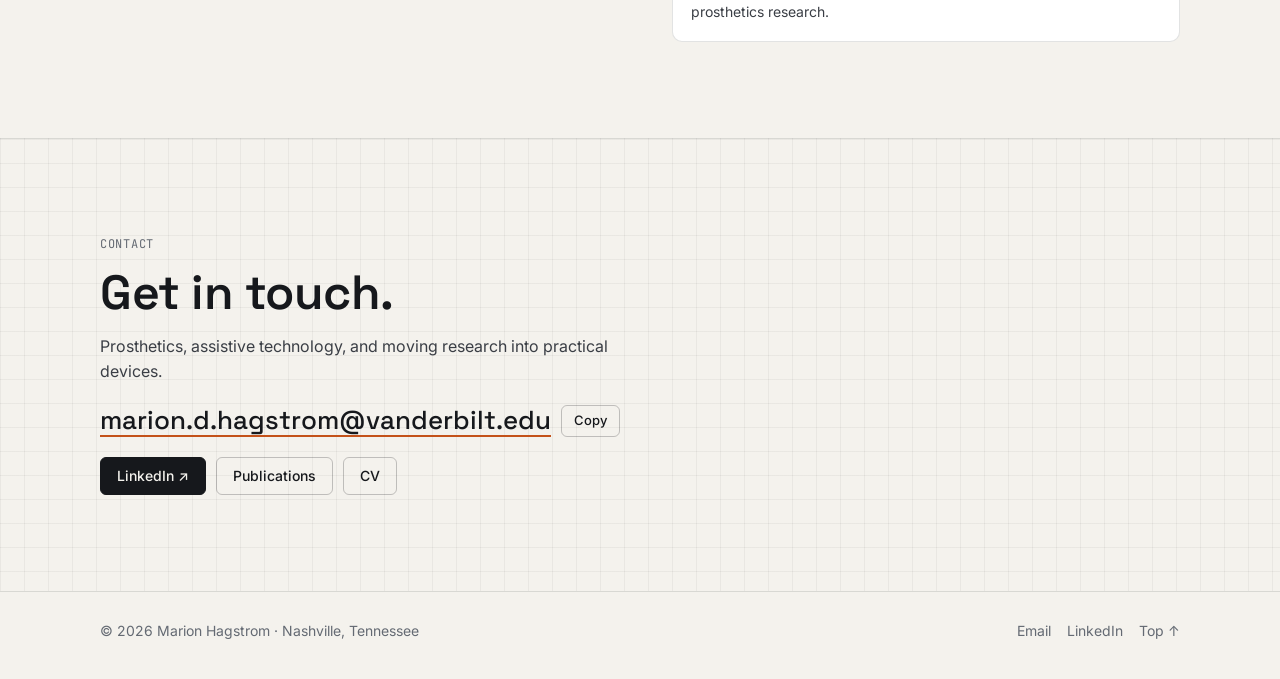
==== commit 2ffdf518: "Knee figure: remove valve trace and readout Co-Authored-By: Claude Opus 5.5 <noreply@anthropic.com>" ====
--- a/index.html
+++ b/index.html
@@ -60,7 +60,6 @@
               <div class="knee-read" aria-live="off">
                 <div><span>Gait</span><b data-k-pct>0%</b></div>
                 <div><span>Knee</span><b data-k-knee>0.0°</b></div>
-                <div><span>Valve</span><b data-k-valve>0%</b></div>
                 <div><span>Mode</span><b data-k-mode>Stance</b></div>
               </div>
             </div>
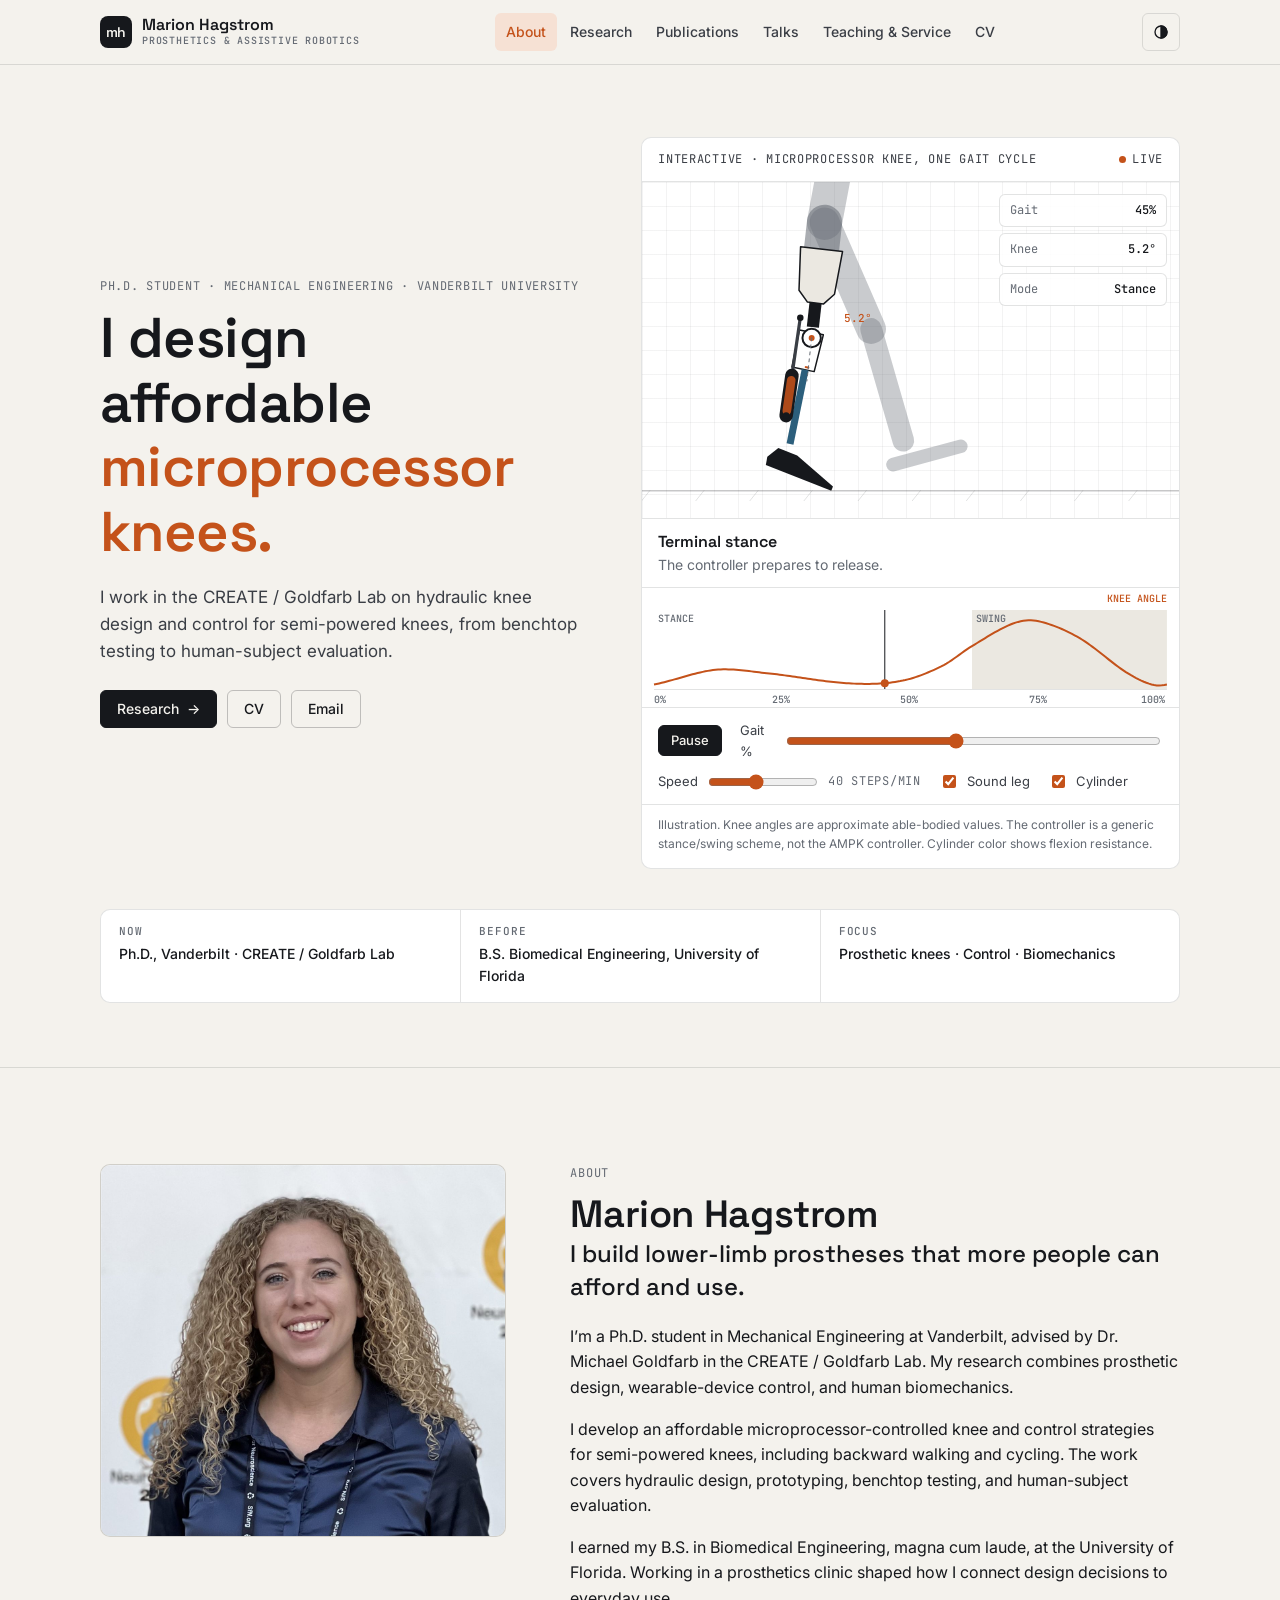
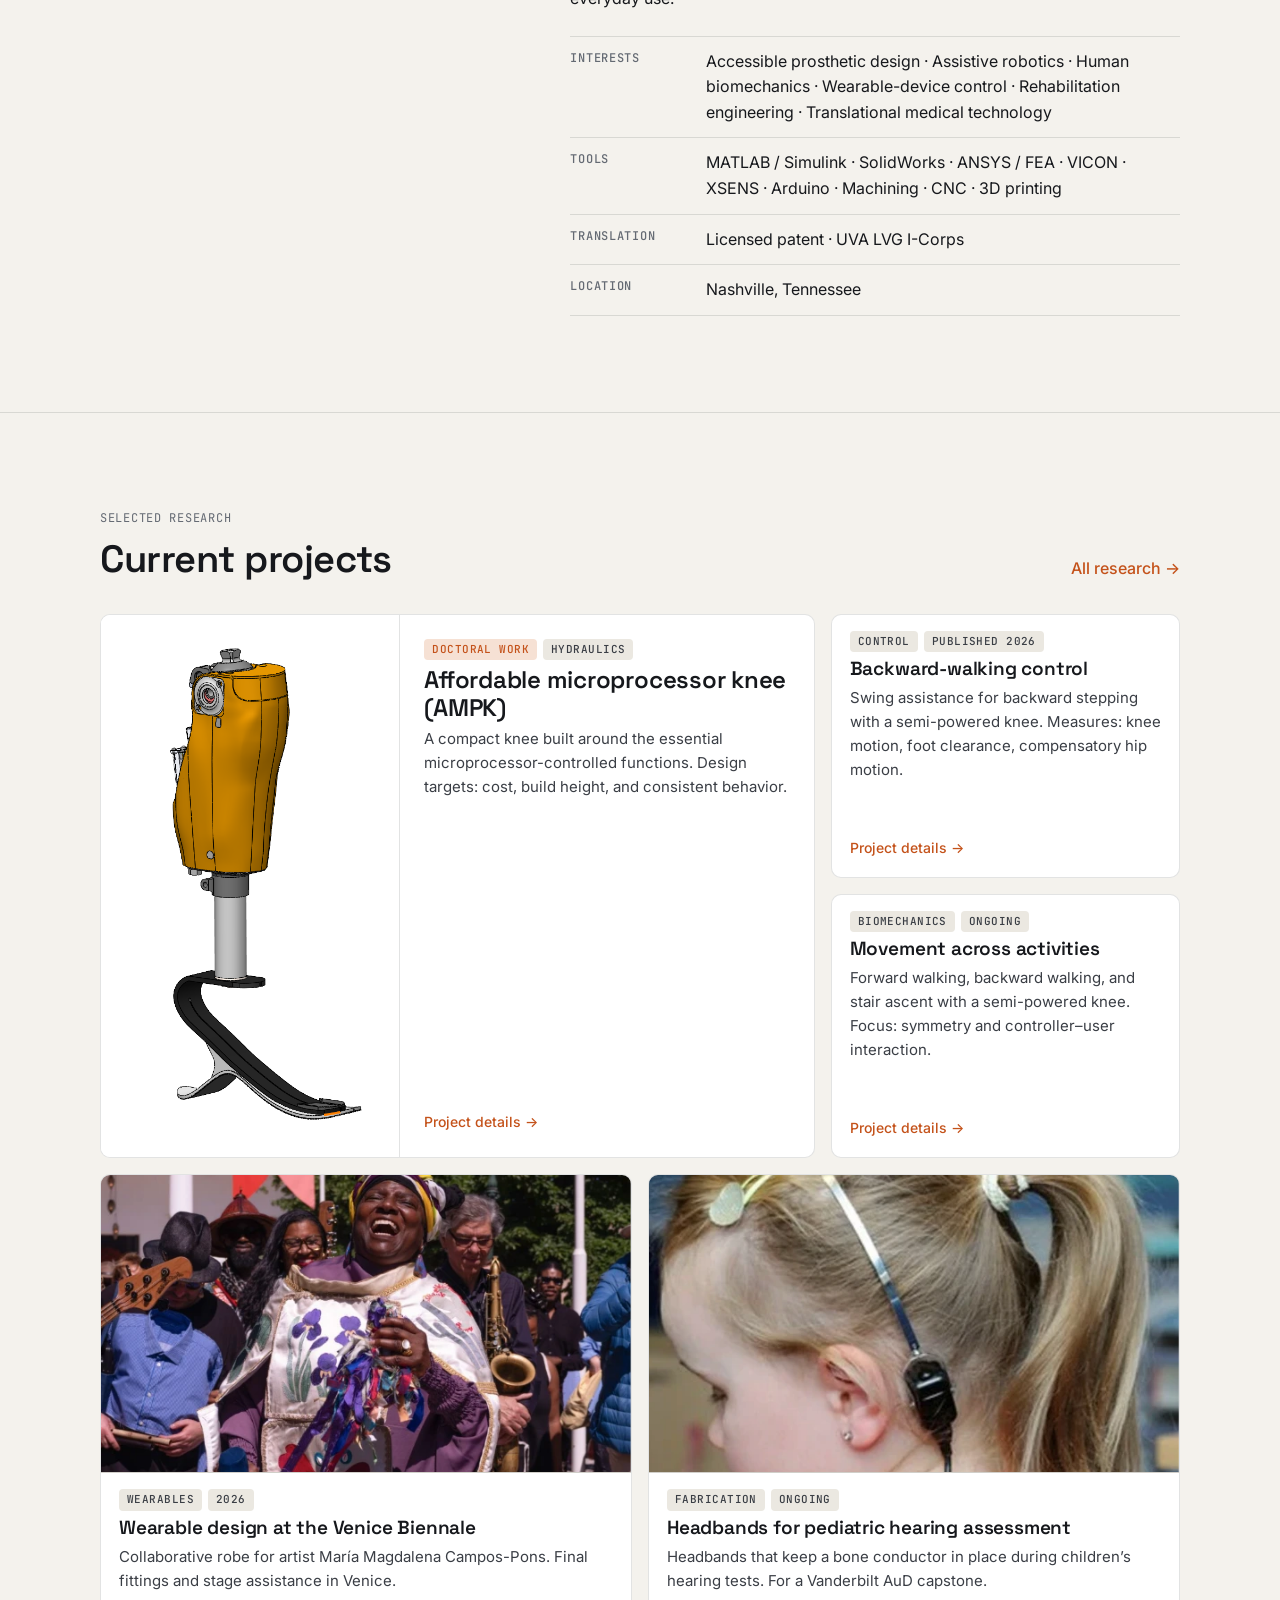
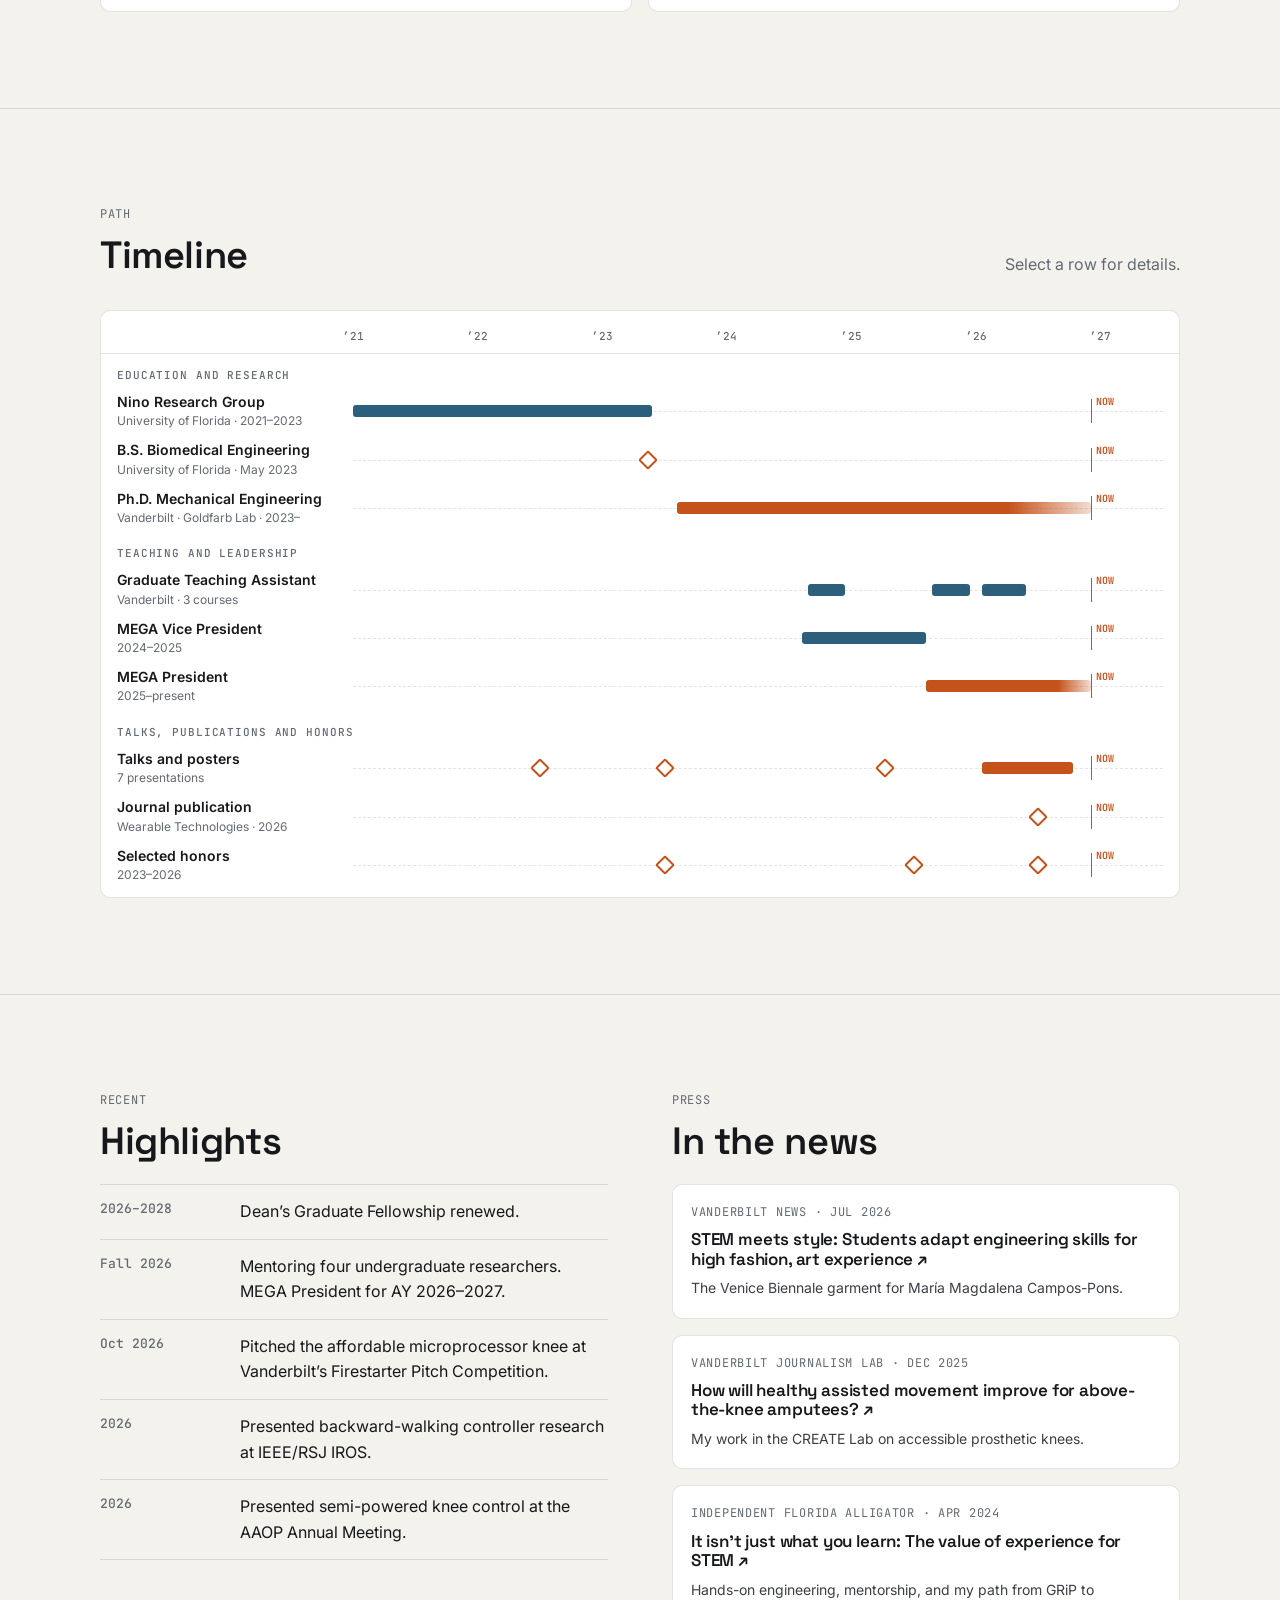
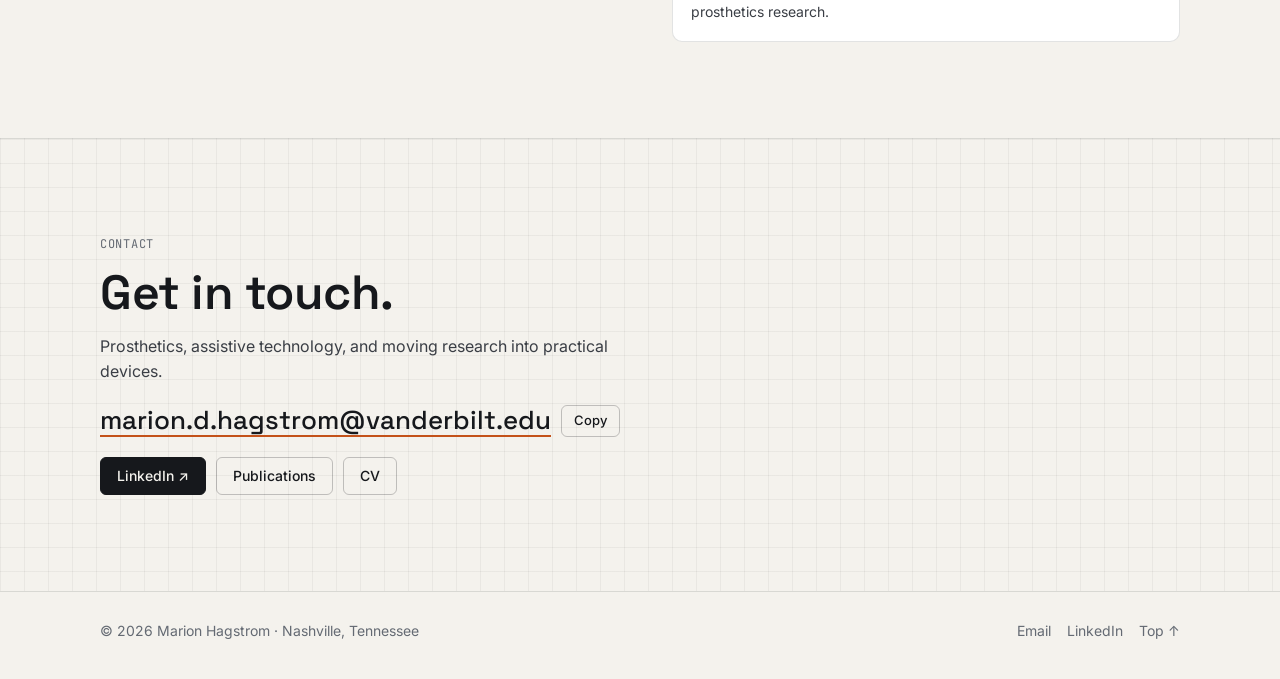
==== commit c9ac495e: "Add Venice Biennale and pediatric headband photos Co-Authored-By: Claude Opus 5.5 <noreply@anthropic" ====
--- a/index.html
+++ b/index.html
@@ -144,7 +144,7 @@
             </div>
           </a>
           <a class="card card-wide" href="research.html#venice" data-reveal>
-            <figure class="media" style="--ratio: 16 / 9" data-label="Venice Biennale garment" data-file="assets/img/venice.jpg"><img src="assets/img/venice.jpg" alt="Garment created for María Magdalena Campos-Pons at the 2026 Venice Biennale" loading="lazy"></figure>
+            <figure class="media" style="--ratio: 16 / 9" data-label="Venice Biennale garment" data-file="assets/img/venice.webp"><img src="assets/img/venice.webp" alt="María Magdalena Campos-Pons wearing the collaborative robe in a procession at the 2026 Venice Biennale" loading="lazy" width="593" height="645" style="object-position: 50% 25%"></figure>
             <div class="card-body">
               <div class="tags"><span class="tag">Wearables</span><span class="tag">2026</span></div>
               <h3>Wearable design at the Venice Biennale</h3>
@@ -152,7 +152,7 @@
             </div>
           </a>
           <a class="card card-wide" href="research.html#audiology" data-reveal>
-            <figure class="media" style="--ratio: 16 / 9" data-label="Pediatric audiology headband" data-file="assets/img/audiology-headbands.jpg"><img src="assets/img/audiology-headbands.jpg" alt="Headband that holds a bone conductor in place during pediatric hearing assessment" loading="lazy"></figure>
+            <figure class="media" style="--ratio: 16 / 9" data-label="Pediatric audiology headband" data-file="assets/img/audiology-headbands.webp"><img src="assets/img/audiology-headbands.webp" alt="Child wearing a headband that holds a bone conductor behind the ear" loading="lazy" width="768" height="526"></figure>
             <div class="card-body">
               <div class="tags"><span class="tag">Fabrication</span><span class="tag">Ongoing</span></div>
               <h3>Headbands for pediatric hearing assessment</h3>
